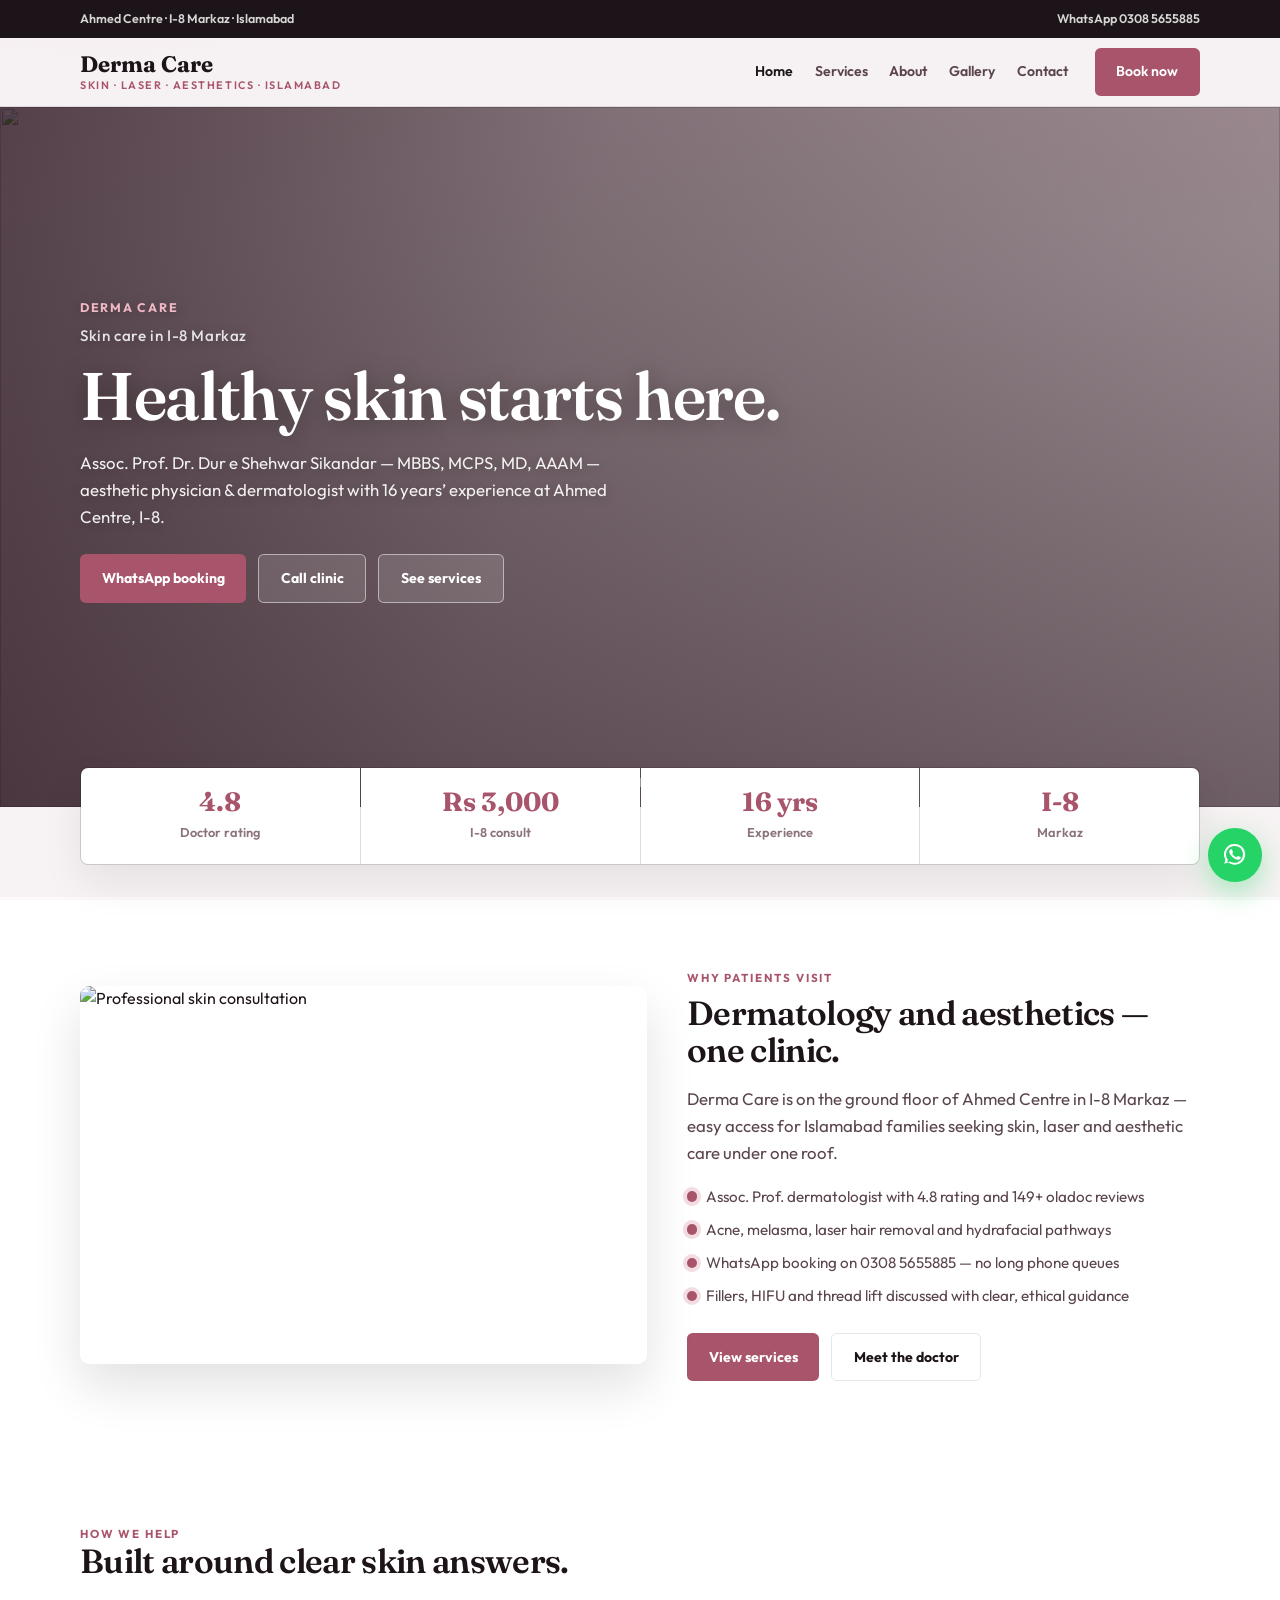
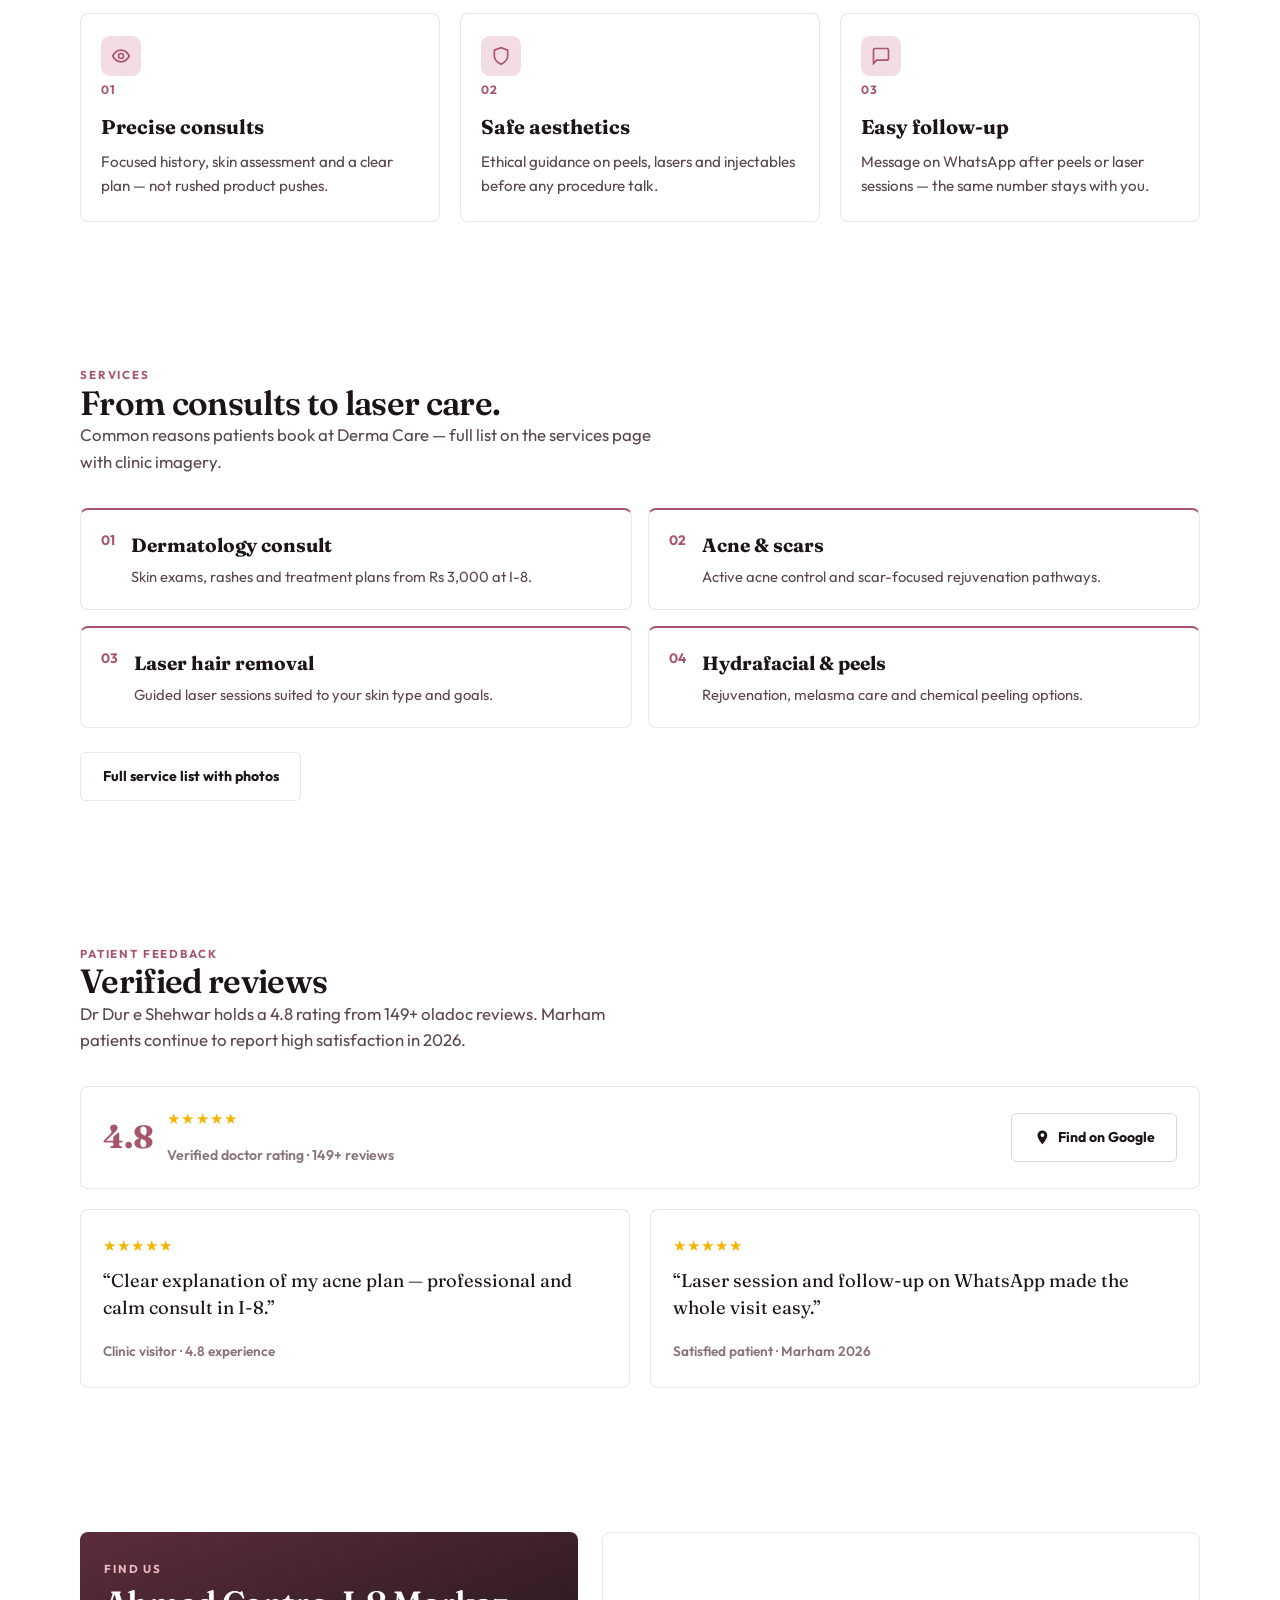
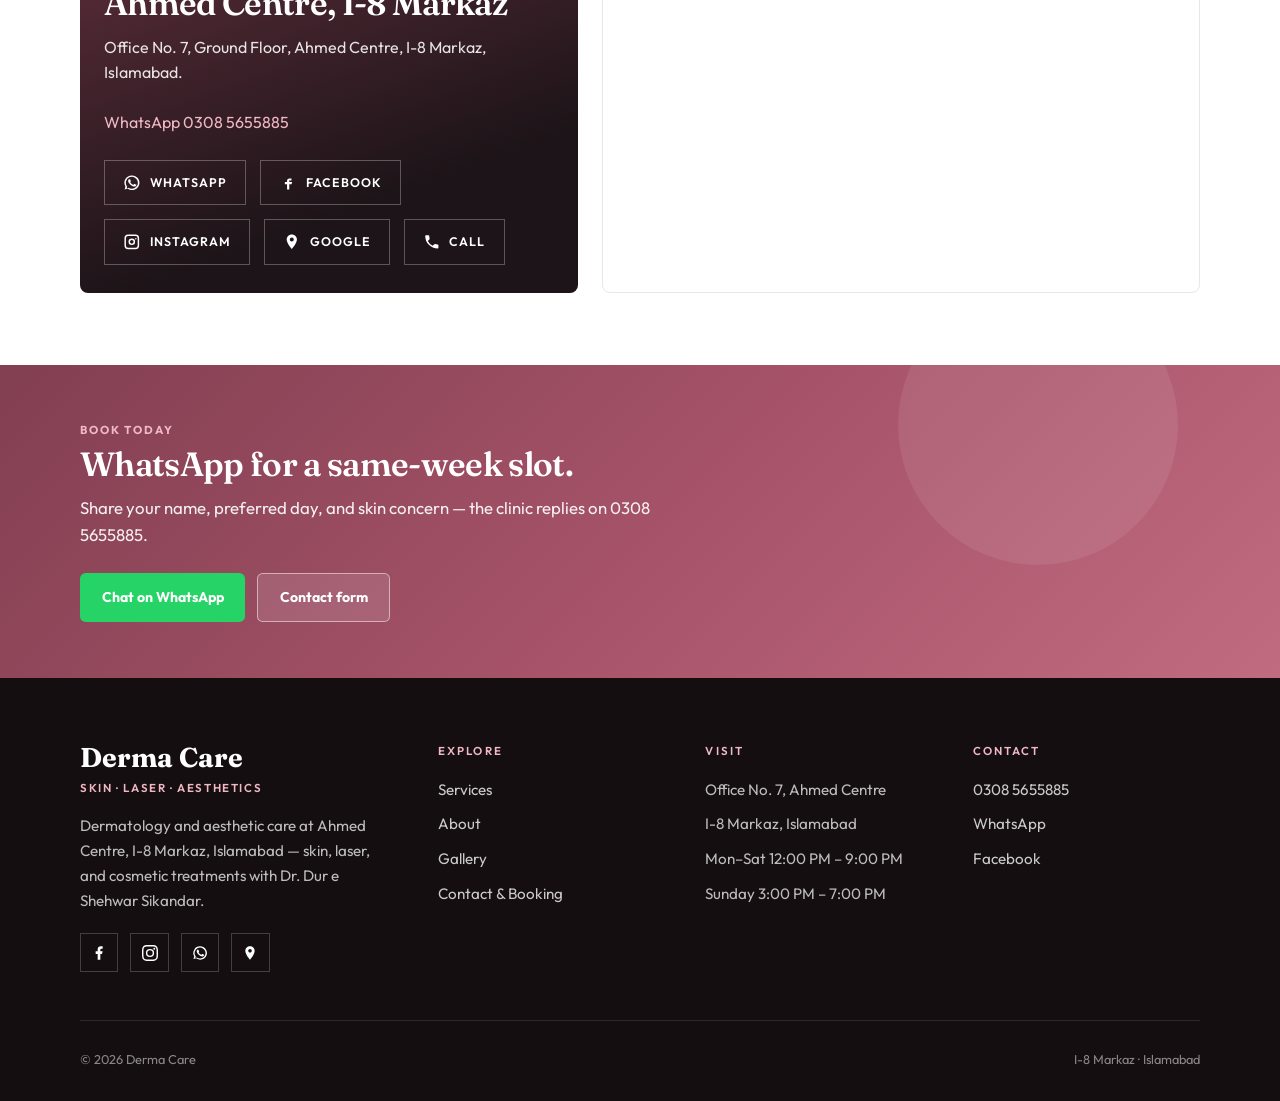
==== index.html @ bbf5de5d "Rebuild footer to match demo_website_1 four-column layout. Brand block with square outlined socials," ====
<!DOCTYPE html>
<html lang="en-PK">
<head>
  <meta charset="UTF-8" />
  <meta name="viewport" content="width=device-width, initial-scale=1.0" />
  <title>Derma Care | Skin · Laser · Aesthetics · I-8 Markaz Islamabad</title>
  <meta name="description" content="Derma Care I-8 Markaz — Assoc. Prof. Dr. Dur e Shehwar Sikandar. Skin, laser &amp; aesthetics. Consult Rs 3,000. WhatsApp 0308 5655885." />
  <link rel="canonical" href="https://saimawan185.github.io/demo_website/" />
  <meta property="og:title" content="Derma Care | I-8 Markaz Islamabad" />
  <meta property="og:description" content="Dermatology &amp; aesthetics at Ahmed Centre, I-8. 4.8 rated. WhatsApp 0308 5655885." />
  <meta property="og:image" content="https://images.unsplash.com/photo-1570172619644-dfd03ed5d881?auto=format&fit=crop&w=1200&q=80" />
  <meta name="theme-color" content="#a8546a" />
  <link rel="stylesheet" href="css/styles.css?v=24" />
</head>
<body>
  <div class="topbar">
    <div class="wrap">
      <span>Ahmed Centre · I-8 Markaz · Islamabad</span>
      <a href="https://wa.me/923085655885">WhatsApp 0308 5655885</a>
    </div>
  </div>
  <header class="site-head">
    <div class="wrap site-head-row">
      <a class="brand" href="index.html">
        <strong>Derma Care</strong>
        <span>Skin · Laser · Aesthetics · Islamabad</span>
      </a>
      <button class="burger" type="button" aria-label="Menu" aria-expanded="false"><i></i><i></i><i></i></button>
      <nav class="nav" aria-label="Primary">
        <a class="active" href="index.html">Home</a>
        <a href="services.html">Services</a>
        <a href="about.html">About</a>
        <a href="gallery.html">Gallery</a>
        <a href="contact.html">Contact</a>
        <a class="btn btn-primary" href="https://wa.me/923085655885">Book now</a>
      </nav>
    </div>
  </header>
  <main>
    <section class="hero">
      <div class="hero-media" id="hero-slider" aria-hidden="true">
        <div class="hero-slide is-active"><img src="https://images.unsplash.com/photo-1570172619644-dfd03ed5d881?auto=format&amp;fit=crop&amp;w=2000&amp;q=85" alt="" width="2000" height="1200" /></div>
        <div class="hero-slide"><img src="https://images.unsplash.com/photo-1616394584738-fc6e612e71b9?auto=format&amp;fit=crop&amp;w=2000&amp;q=85" alt="" width="2000" height="1200" /></div>
        <div class="hero-slide"><img src="https://images.unsplash.com/photo-1515377905703-c4788e51af15?auto=format&amp;fit=crop&amp;w=2000&amp;q=85" alt="" width="2000" height="1200" /></div>
        <div class="hero-slide"><img src="https://images.unsplash.com/photo-1487412947147-5cebf100ffc2?auto=format&amp;fit=crop&amp;w=2000&amp;q=85" alt="" width="2000" height="1200" /></div>
        <div class="hero-slide"><img src="https://images.unsplash.com/photo-1556228720-195a672e8a03?auto=format&amp;fit=crop&amp;w=2000&amp;q=85" alt="" width="2000" height="1200" /></div>
        <div class="hero-dots" id="hero-dots" role="tablist" aria-label="Hero images"></div>
      </div>
      <div class="wrap">
        <div class="hero-copy">
          <p class="brand-mark">Derma Care<em>Skin care in I-8 Markaz</em></p>
          <h1 class="display display-xl">Healthy skin starts here.</h1>
          <p class="lede-light">Assoc. Prof. Dr. Dur e Shehwar Sikandar — MBBS, MCPS, MD, AAAM — aesthetic physician &amp; dermatologist with 16 years’ experience at Ahmed Centre, I-8.</p>
          <div class="btn-row">
            <a class="btn btn-primary" href="https://wa.me/923085655885">WhatsApp booking</a>
            <a class="btn btn-ghost-light" href="tel:+923085655885">Call clinic</a>
            <a class="btn btn-ghost-light" href="services.html">See services</a>
          </div>
        </div>
      </div>
    </section>

    <section class="section" style="padding-top:0;padding-bottom:2rem">
      <div class="wrap">
        <div class="trust reveal">
          <article><b>4.8</b><span>Doctor rating</span></article>
          <article><b>Rs 3,000</b><span>I-8 consult</span></article>
          <article><b>16 yrs</b><span>Experience</span></article>
          <article><b>I-8</b><span>Markaz</span></article>
        </div>
      </div>
    </section>

    <section class="section section-soft">
      <div class="wrap split reveal">
        <div class="split-visual">
          <img src="https://images.unsplash.com/photo-1616394584738-fc6e612e71b9?auto=format&amp;fit=crop&amp;w=1200&amp;q=85" alt="Professional skin consultation" width="1200" height="800" />
        </div>
        <div class="split-copy">
          <p class="eyebrow">Why patients visit</p>
          <h2 class="display display-md">Dermatology and aesthetics — one clinic.</h2>
          <p class="lede">Derma Care is on the ground floor of Ahmed Centre in I-8 Markaz — easy access for Islamabad families seeking skin, laser and aesthetic care under one roof.</p>
          <ul class="check-list">
            <li>Assoc. Prof. dermatologist with 4.8 rating and 149+ oladoc reviews</li>
            <li>Acne, melasma, laser hair removal and hydrafacial pathways</li>
            <li>WhatsApp booking on 0308 5655885 — no long phone queues</li>
            <li>Fillers, HIFU and thread lift discussed with clear, ethical guidance</li>
          </ul>
          <div class="btn-row">
            <a class="btn btn-primary" href="services.html">View services</a>
            <a class="btn btn-ghost" href="about.html">Meet the doctor</a>
          </div>
        </div>
      </div>
    </section>

    <section class="section">
      <div class="wrap">
        <div class="section-head reveal">
          <p class="eyebrow">How we help</p>
          <h2 class="display display-md">Built around clear skin answers.</h2>
        </div>
        <div class="feature-grid">
          <article class="feature-card reveal reveal-delay-1">
            <div class="feature-icon" aria-hidden="true"><svg viewBox="0 0 24 24" fill="none" stroke="currentColor" stroke-width="2"><circle cx="12" cy="12" r="3"/><path d="M2 12s4-7 10-7 10 7 10 7-4 7-10 7S2 12 2 12z"/></svg></div>
            <span class="num">01</span>
            <h3>Precise consults</h3>
            <p>Focused history, skin assessment and a clear plan — not rushed product pushes.</p>
          </article>
          <article class="feature-card reveal reveal-delay-2">
            <div class="feature-icon" aria-hidden="true"><svg viewBox="0 0 24 24" fill="none" stroke="currentColor" stroke-width="2"><path d="M12 22s8-4 8-10V5l-8-3-8 3v7c0 6 8 10 8 10z"/></svg></div>
            <span class="num">02</span>
            <h3>Safe aesthetics</h3>
            <p>Ethical guidance on peels, lasers and injectables before any procedure talk.</p>
          </article>
          <article class="feature-card reveal reveal-delay-3">
            <div class="feature-icon" aria-hidden="true"><svg viewBox="0 0 24 24" fill="none" stroke="currentColor" stroke-width="2"><path d="M21 15a2 2 0 0 1-2 2H7l-4 4V5a2 2 0 0 1 2-2h14a2 2 0 0 1 2 2z"/></svg></div>
            <span class="num">03</span>
            <h3>Easy follow-up</h3>
            <p>Message on WhatsApp after peels or laser sessions — the same number stays with you.</p>
          </article>
        </div>
      </div>
    </section>

    <section class="section section-soft">
      <div class="wrap">
        <div class="section-head reveal">
          <p class="eyebrow">Services</p>
          <h2 class="display display-md">From consults to laser care.</h2>
          <p class="lede">Common reasons patients book at Derma Care — full list on the services page with clinic imagery.</p>
        </div>
        <div class="service-preview reveal">
          <article class="service-tile"><span class="num">01</span><div><h3>Dermatology consult</h3><p>Skin exams, rashes and treatment plans from Rs 3,000 at I-8.</p></div></article>
          <article class="service-tile"><span class="num">02</span><div><h3>Acne &amp; scars</h3><p>Active acne control and scar-focused rejuvenation pathways.</p></div></article>
          <article class="service-tile"><span class="num">03</span><div><h3>Laser hair removal</h3><p>Guided laser sessions suited to your skin type and goals.</p></div></article>
          <article class="service-tile"><span class="num">04</span><div><h3>Hydrafacial &amp; peels</h3><p>Rejuvenation, melasma care and chemical peeling options.</p></div></article>
        </div>
        <div class="btn-row reveal"><a class="btn btn-ghost" href="services.html">Full service list with photos</a></div>
      </div>
    </section>

    <section class="section">
      <div class="wrap">
        <div class="section-head reveal">
          <p class="eyebrow">Patient feedback</p>
          <h2 class="display display-md">Verified reviews</h2>
          <p class="lede">Dr Dur e Shehwar holds a 4.8 rating from 149+ oladoc reviews. Marham patients continue to report high satisfaction in 2026.</p>
        </div>
        <div class="google-review-bar reveal">
          <div class="score">
            <b>4.8</b>
            <div>
              <div class="stars" aria-hidden="true">★★★★★</div>
              <span>Verified doctor rating · 149+ reviews</span>
            </div>
          </div>
          <a class="btn btn-ghost social-g" href="https://www.google.com/maps/search/?api=1&amp;query=Derma+Care+Ahmed+Centre+I-8+Markaz+Islamabad" target="_blank" rel="noopener">
            <svg viewBox="0 0 24 24" fill="currentColor" aria-hidden="true"><path d="M12 2C8.1 2 5 5.1 5 9c0 5.2 7 13 7 13s7-7.8 7-13c0-3.9-3.1-7-7-7zm0 9.5A2.5 2.5 0 1 1 12 6a2.5 2.5 0 0 1 0 5.5z"/></svg>
            Find on Google
          </a>
        </div>
        <div class="reviews-duo">
          <blockquote class="quote reveal reveal-delay-1">
            <div class="stars" aria-hidden="true">★★★★★</div>
            <p>“Clear explanation of my acne plan — professional and calm consult in I-8.”</p>
            <cite>Clinic visitor · 4.8 experience</cite>
          </blockquote>
          <blockquote class="quote reveal reveal-delay-2">
            <div class="stars" aria-hidden="true">★★★★★</div>
            <p>“Laser session and follow-up on WhatsApp made the whole visit easy.”</p>
            <cite>Satisfied patient · Marham 2026</cite>
          </blockquote>
        </div>
      </div>
    </section>

    <section class="section section-soft">
      <div class="wrap loc-strip reveal">
        <div class="loc-copy">
          <p class="eyebrow" style="color:#f0b8c4">Find us</p>
          <h2 class="display display-md">Ahmed Centre, I-8 Markaz</h2>
          <p>Office No. 7, Ground Floor, Ahmed Centre, I-8 Markaz, Islamabad.</p>
          <p class="mt"><a href="https://wa.me/923085655885">WhatsApp 0308 5655885</a></p>
          <div class="socials mt">
            <a class="social social-wa" href="https://wa.me/923085655885" target="_blank" rel="noopener" title="WhatsApp">
              <svg viewBox="0 0 24 24" fill="currentColor" aria-hidden="true"><path d="M17.5 14.4c-.3-.1-1.6-.8-1.8-.9s-.4-.1-.6.1-.7.9-.8 1-.3.2-.6.1a7.4 7.4 0 0 1-2.2-1.4 8.2 8.2 0 0 1-1.5-1.9c-.2-.3 0-.4.1-.6l.4-.5.1-.3a.5.5 0 0 0 0-.5c0-.1-.6-1.5-.8-2s-.4-.5-.6-.5h-.5a1 1 0 0 0-.7.3 3 3 0 0 0-1 2.2 5.2 5.2 0 0 0 1.1 2.8 12 12 0 0 0 4.6 4.1 15.6 15.6 0 0 0 1.6.6 3.8 3.8 0 0 0 1.8.1 2.9 2.9 0 0 0 1.9-1.3 2.4 2.4 0 0 0 .2-1.3c-.1-.1-.3-.2-.6-.3zM12 2a10 10 0 0 0-8.7 15l-1.1 4 4.1-1.1A10 10 0 1 0 12 2zm0 18.2a8.2 8.2 0 0 1-4.2-1.1l-.3-.2-2.5.7.7-2.4-.2-.3A8.2 8.2 0 1 1 12 20.2z"/></svg>
              <span class="label">WhatsApp</span>
            </a>
            <a class="social social-fb" href="https://www.facebook.com/dermacareislamabad" target="_blank" rel="noopener" title="Facebook">
              <svg viewBox="0 0 24 24" fill="currentColor" aria-hidden="true"><path d="M14 9h3V6h-3c-1.7 0-3 1.3-3 3v2H8v3h3v7h3v-7h3l1-3h-4V9c0-.6.4-1 1-1z"/></svg>
              <span class="label">Facebook</span>
            </a>
            <a class="social social-ig" href="https://www.instagram.com/explore/tags/dermacare/" target="_blank" rel="noopener" title="Instagram">
              <svg viewBox="0 0 24 24" fill="currentColor" aria-hidden="true"><path d="M7 2h10a5 5 0 0 1 5 5v10a5 5 0 0 1-5 5H7a5 5 0 0 1-5-5V7a5 5 0 0 1 5-5zm10 2H7a3 3 0 0 0-3 3v10a3 3 0 0 0 3 3h10a3 3 0 0 0 3-3V7a3 3 0 0 0-3-3zm-5 3.5A4.5 4.5 0 1 1 7.5 12 4.5 4.5 0 0 1 12 7.5zm0 2A2.5 2.5 0 1 0 14.5 12 2.5 2.5 0 0 0 12 9.5zM17.5 6.8a1 1 0 1 1-1 1 1 1 0 0 1 1-1z"/></svg>
              <span class="label">Instagram</span>
            </a>
            <a class="social social-g" href="https://www.google.com/maps/search/?api=1&amp;query=Derma+Care+Ahmed+Centre+I-8+Markaz+Islamabad" target="_blank" rel="noopener" title="Google Maps">
              <svg viewBox="0 0 24 24" fill="currentColor" aria-hidden="true"><path d="M12 2C8.1 2 5 5.1 5 9c0 5.2 7 13 7 13s7-7.8 7-13c0-3.9-3.1-7-7-7zm0 9.5A2.5 2.5 0 1 1 12 6a2.5 2.5 0 0 1 0 5.5z"/></svg>
              <span class="label">Google</span>
            </a>
            <a class="social social-call" href="tel:+923085655885" title="Call">
              <svg viewBox="0 0 24 24" fill="currentColor" aria-hidden="true"><path d="M6.6 10.8a15.1 15.1 0 0 0 6.6 6.6l2.2-2.2a1 1 0 0 1 1-.25 11.4 11.4 0 0 0 3.6.57 1 1 0 0 1 1 1V20a1 1 0 0 1-1 1A17 17 0 0 1 3 4a1 1 0 0 1 1-1h3.5a1 1 0 0 1 1 1 11.4 11.4 0 0 0 .57 3.6 1 1 0 0 1-.25 1z"/></svg>
              <span class="label">Call</span>
            </a>
          </div>
        </div>
        <div class="loc-map">
          <iframe title="Map — Derma Care I-8" loading="lazy" src="https://maps.google.com/maps?q=Derma%20Care%20Ahmed%20Centre%20I-8%20Markaz%20Islamabad&amp;z=16&amp;output=embed"></iframe>
        </div>
      </div>
    </section>

    <section class="cta-band">
      <div class="wrap reveal">
        <p class="eyebrow" style="color:#f0b8c4">Book today</p>
        <h2 class="display display-md">WhatsApp for a same-week slot.</h2>
        <p class="lede-light">Share your name, preferred day, and skin concern — the clinic replies on 0308 5655885.</p>
        <div class="btn-row">
          <a class="btn btn-wa" href="https://wa.me/923085655885">Chat on WhatsApp</a>
          <a class="btn btn-ghost-light" href="contact.html">Contact form</a>
        </div>
      </div>
    </section>
  </main>
  <footer class="site-foot">
    <div class="wrap">
      <div class="foot-grid">
        <div class="foot-brand">
          <div class="foot-name">Derma Care</div>
          <div class="foot-tag">Skin · Laser · Aesthetics</div>
          <p>Dermatology and aesthetic care at Ahmed Centre, I-8 Markaz, Islamabad — skin, laser, and cosmetic treatments with Dr. Dur e Shehwar Sikandar.</p>
          <div class="footer-social">
            <a href="https://www.facebook.com/dermacareislamabad" target="_blank" rel="noopener" aria-label="Facebook">
              <svg viewBox="0 0 24 24" fill="currentColor"><path d="M14 13.5h2.5l1-4H14v-2c0-1.03 0-2 2-2h1.5V2.14c-.326-.043-1.557-.14-2.857-.14C11.928 2 10 3.657 10 6.7v2.8H7v4h3V22h4v-8.5z"/></svg>
            </a>
            <a href="https://www.instagram.com/explore/tags/dermacare/" target="_blank" rel="noopener" aria-label="Instagram">
              <svg viewBox="0 0 24 24" fill="currentColor"><path d="M12 2.163c3.204 0 3.584.012 4.85.07 3.252.148 4.771 1.691 4.919 4.919.058 1.265.069 1.645.069 4.849 0 3.205-.012 3.584-.069 4.849-.149 3.225-1.664 4.771-4.919 4.919-1.266.058-1.644.07-4.85.07-3.204 0-3.584-.012-4.849-.07-3.26-.149-4.771-1.699-4.919-4.92-.058-1.265-.07-1.644-.07-4.849 0-3.204.013-3.583.07-4.849.149-3.227 1.664-4.771 4.919-4.919 1.266-.057 1.645-.069 4.849-.069zM12 0C8.741 0 8.333.014 7.053.072 2.695.272.273 2.69.073 7.052.014 8.333 0 8.741 0 12c0 3.259.014 3.668.072 4.948.2 4.358 2.618 6.78 6.98 6.98C8.333 23.986 8.741 24 12 24c3.259 0 3.668-.014 4.948-.072 4.354-.2 6.782-2.618 6.979-6.98.059-1.28.073-1.689.073-4.948 0-3.259-.014-3.667-.072-4.947-.196-4.354-2.617-6.78-6.979-6.98C15.668.014 15.259 0 12 0zm0 5.838a6.162 6.162 0 100 12.324 6.162 6.162 0 000-12.324zM12 16a4 4 0 110-8 4 4 0 010 8zm6.406-11.845a1.44 1.44 0 100 2.881 1.44 1.44 0 000-2.881z"/></svg>
            </a>
            <a href="https://wa.me/923085655885" target="_blank" rel="noopener" aria-label="WhatsApp">
              <svg viewBox="0 0 24 24" fill="currentColor"><path d="M17.5 14.4c-.3-.1-1.6-.8-1.8-.9s-.4-.1-.6.1-.7.9-.8 1-.3.2-.6.1a7.4 7.4 0 0 1-2.2-1.4 8.2 8.2 0 0 1-1.5-1.9c-.2-.3 0-.4.1-.6l.4-.5.1-.3a.5.5 0 0 0 0-.5c0-.1-.6-1.5-.8-2s-.4-.5-.6-.5h-.5a1 1 0 0 0-.7.3 3 3 0 0 0-1 2.2 5.2 5.2 0 0 0 1.1 2.8 12 12 0 0 0 4.6 4.1 15.6 15.6 0 0 0 1.6.6 3.8 3.8 0 0 0 1.8.1 2.9 2.9 0 0 0 1.9-1.3 2.4 2.4 0 0 0 .2-1.3c-.1-.1-.3-.2-.6-.3zM12 2a10 10 0 0 0-8.7 15l-1.1 4 4.1-1.1A10 10 0 1 0 12 2zm0 18.2a8.2 8.2 0 0 1-4.2-1.1l-.3-.2-2.5.7.7-2.4-.2-.3A8.2 8.2 0 1 1 12 20.2z"/></svg>
            </a>
            <a href="https://www.google.com/maps/search/?api=1&amp;query=Derma+Care+Ahmed+Centre+I-8+Markaz+Islamabad" target="_blank" rel="noopener" aria-label="Google Maps">
              <svg viewBox="0 0 24 24" fill="currentColor"><path d="M12 2C8.1 2 5 5.1 5 9c0 5.2 7 13 7 13s7-7.8 7-13c0-3.9-3.1-7-7-7zm0 9.5A2.5 2.5 0 1 1 12 6a2.5 2.5 0 0 1 0 5.5z"/></svg>
            </a>
          </div>
        </div>
        <div>
          <h4>Explore</h4>
          <ul>
            <li><a href="services.html">Services</a></li>
            <li><a href="about.html">About</a></li>
            <li><a href="gallery.html">Gallery</a></li>
            <li><a href="contact.html">Contact &amp; Booking</a></li>
          </ul>
        </div>
        <div>
          <h4>Visit</h4>
          <ul>
            <li>Office No. 7, Ahmed Centre</li>
            <li>I-8 Markaz, Islamabad</li>
            <li>Mon–Sat 12:00 PM – 9:00 PM</li>
            <li>Sunday 3:00 PM – 7:00 PM</li>
          </ul>
        </div>
        <div>
          <h4>Contact</h4>
          <ul>
            <li><a href="tel:+923085655885">0308 5655885</a></li>
            <li><a href="https://wa.me/923085655885" target="_blank" rel="noopener">WhatsApp</a></li>
            <li><a href="https://www.facebook.com/dermacareislamabad" target="_blank" rel="noopener">Facebook</a></li>
          </ul>
        </div>
      </div>
      <div class="foot-end"><p>&copy; <span id="year">2026</span> Derma Care</p><p>I-8 Markaz · Islamabad</p></div>
    </div>
  </footer>
  <a class="wa-fab" href="https://wa.me/923085655885" aria-label="WhatsApp"><svg viewBox="0 0 24 24" fill="currentColor"><path d="M17.5 14.4c-.3-.1-1.6-.8-1.8-.9s-.4-.1-.6.1-.7.9-.8 1-.3.2-.6.1a7.4 7.4 0 0 1-2.2-1.4 8.2 8.2 0 0 1-1.5-1.9c-.2-.3 0-.4.1-.6l.4-.5.1-.3a.5.5 0 0 0 0-.5c0-.1-.6-1.5-.8-2s-.4-.5-.6-.5h-.5a1 1 0 0 0-.7.3 3 3 0 0 0-1 2.2 5.2 5.2 0 0 0 1.1 2.8 12 12 0 0 0 4.6 4.1 15.6 15.6 0 0 0 1.6.6 3.8 3.8 0 0 0 1.8.1 2.9 2.9 0 0 0 1.9-1.3 2.4 2.4 0 0 0 .2-1.3c-.1-.1-.3-.2-.6-.3zM12 2a10 10 0 0 0-8.7 15l-1.1 4 4.1-1.1A10 10 0 1 0 12 2zm0 18.2a8.2 8.2 0 0 1-4.2-1.1l-.3-.2-2.5.7.7-2.4-.2-.3A8.2 8.2 0 1 1 12 20.2z"/></svg></a>
  <script src="js/main.js?v=24"></script>
</body>
</html>
---- css/styles.css ----
@import url('https://fonts.googleapis.com/css2?family=Fraunces:opsz,wght@9..144,500;600;700&family=Outfit:wght@400;500;600;700&display=swap');

:root {
  --snow: #f7f2f3;
  --white: #ffffff;
  --mist: #ead9dd;
  --ink: #1c1418;
  --ink-soft: #5a454c;
  --mute: #8a7379;
  --line: rgba(28, 20, 24, 0.1);
  --accent: #a8546a;
  --accent-deep: #823f51;
  --accent-soft: #f3dde3;
  --wa: #25d366;
  --fb: #1877f2;
  --ig: #c13584;
  --gmaps: #ea4335;
  --font-display: 'Fraunces', Georgia, serif;
  --font-body: 'Outfit', sans-serif;
  --ease: cubic-bezier(0.22, 1, 0.36, 1);
  --header-h: 4.25rem;
}

*, *::before, *::after { box-sizing: border-box; margin: 0; padding: 0; }
html { scroll-behavior: smooth; overflow-x: clip; }
body {
  font-family: var(--font-body);
  background:
    radial-gradient(1100px 520px at 8% -8%, rgba(168, 84, 106, 0.14), transparent 55%),
    radial-gradient(800px 480px at 100% 0%, rgba(243, 221, 227, 0.9), transparent 50%),
    linear-gradient(180deg, #f0e4e7 0%, var(--snow) 30%, var(--snow) 100%);
  background-attachment: fixed;
  color: var(--ink);
  line-height: 1.6;
  overflow-x: clip;
}
body.lock { overflow: hidden; }
img { max-width: 100%; display: block; }
a { color: inherit; text-decoration: none; }
ul { list-style: none; }
button, input, select, textarea { font: inherit; }
button { cursor: pointer; border: 0; background: none; }

.wrap { width: min(1120px, calc(100% - 2.5rem)); margin-inline: auto; }
.eyebrow {
  font-size: 0.72rem;
  font-weight: 700;
  letter-spacing: 0.16em;
  text-transform: uppercase;
  color: var(--accent);
}
.display {
  font-family: var(--font-display);
  font-weight: 600;
  letter-spacing: -0.02em;
  line-height: 1.12;
  color: var(--ink);
}
.display-xl { font-size: clamp(2.4rem, 5.5vw, 4.2rem); }
.display-lg { font-size: clamp(1.9rem, 4vw, 3rem); }
.display-md { font-size: clamp(1.45rem, 2.8vw, 2.1rem); }
.lede { color: var(--ink-soft); max-width: 36rem; font-size: 1.05rem; }
.lede-light { color: rgba(255, 255, 255, 0.92); max-width: 36rem; font-size: 1.05rem; }
.fine { color: var(--mute); font-size: 0.88rem; margin-top: 1rem; }
.section { padding: 4.5rem 0; }
.section-soft { background: rgba(255, 255, 255, 0.55); }
.section-head { margin-bottom: 2rem; max-width: 40rem; }
.mt { margin-top: 1.5rem; }

.btn {
  display: inline-flex;
  align-items: center;
  justify-content: center;
  gap: 0.45rem;
  min-height: 3rem;
  padding: 0.75rem 1.35rem;
  font-size: 0.88rem;
  font-weight: 700;
  border-radius: 0.35rem;
  transition: transform 0.35s var(--ease), background 0.25s ease, color 0.25s ease, border-color 0.25s ease, box-shadow 0.25s ease;
}
.btn:hover { transform: translateY(-2px); box-shadow: 0 10px 24px rgba(168, 84, 106, 0.18); }
.btn-primary { background: var(--accent); color: #fff; }
.btn-primary:hover { background: var(--accent-deep); }
.btn-ghost {
  background: transparent;
  color: var(--ink);
  border: 1px solid var(--line);
}
.btn-ghost:hover { border-color: var(--accent); color: var(--accent-deep); }
.btn-ghost-light {
  background: rgba(255, 255, 255, 0.12);
  color: #fff;
  border: 1px solid rgba(255, 255, 255, 0.5);
}
.btn-ghost-light:hover { background: rgba(255, 255, 255, 0.22); }
.btn-wa { background: var(--wa); color: #fff; }
.btn-row { display: flex; flex-wrap: wrap; gap: 0.75rem; margin-top: 1.5rem; }
.btn svg { width: 1.05rem; height: 1.05rem; flex-shrink: 0; }

.socials { display: flex; flex-wrap: wrap; gap: 0.85rem; }
.social {
  display: inline-flex;
  align-items: center;
  gap: 0.55rem;
  padding: 0.75rem 1.15rem;
  border: 1px solid rgba(28, 20, 24, 0.16);
  border-radius: 0;
  font-size: 0.78rem;
  font-weight: 600;
  letter-spacing: 0.08em;
  text-transform: uppercase;
  color: var(--ink) !important;
  background: var(--white);
  transition: background 0.35s var(--ease), color 0.35s ease, border-color 0.35s ease, transform 0.35s var(--ease);
}
.social svg { width: 1.1rem; height: 1.1rem; flex-shrink: 0; }
.social .label { white-space: nowrap; }
.social:hover {
  transform: translateY(-3px);
  background: var(--accent);
  border-color: var(--accent);
  color: #fff !important;
}
.social-wa,
.social-fb,
.social-ig,
.social-g,
.social-call {
  border-color: rgba(28, 20, 24, 0.16);
  color: var(--ink) !important;
}
.social-wa:hover,
.social-fb:hover,
.social-ig:hover,
.social-g:hover,
.social-call:hover {
  background: var(--accent);
  border-color: var(--accent);
  color: #fff !important;
}

.loc-copy .social {
  background: transparent;
  border-color: rgba(255, 255, 255, 0.28);
  color: #fff !important;
}
.loc-copy .social:hover,
.loc-copy .social-wa:hover,
.loc-copy .social-fb:hover,
.loc-copy .social-ig:hover,
.loc-copy .social-g:hover,
.loc-copy .social-call:hover {
  background: var(--accent);
  border-color: var(--accent);
  color: #fff !important;
  box-shadow: none;
}

.topbar {
  background: var(--ink);
  color: rgba(255, 255, 255, 0.82);
  font-size: 0.78rem;
  font-weight: 600;
}
.topbar .wrap {
  display: flex;
  justify-content: space-between;
  gap: 1rem;
  padding: 0.55rem 0;
  flex-wrap: wrap;
}
.topbar a:hover { color: #fff; }

.site-head {
  position: sticky;
  top: 0;
  z-index: 100;
  background: rgba(247, 242, 243, 0.92);
  backdrop-filter: blur(12px);
  border-bottom: 1px solid var(--line);
  min-height: var(--header-h);
}
.site-head-row {
  display: flex;
  align-items: center;
  justify-content: space-between;
  gap: 1rem;
  min-height: var(--header-h);
}
.brand {
  display: flex;
  flex-direction: column;
  line-height: 1.1;
  min-width: 0;
  flex: 1;
  padding-right: 0.5rem;
}
.brand strong {
  font-family: var(--font-display);
  font-size: clamp(1.05rem, 2vw, 1.4rem);
  font-weight: 700;
}
.brand span {
  font-size: 0.68rem;
  font-weight: 600;
  letter-spacing: 0.14em;
  text-transform: uppercase;
  color: var(--accent);
  margin-top: 0.2rem;
}
.nav { display: flex; align-items: center; gap: 0.15rem 1.35rem; }
.nav a {
  font-size: 0.88rem;
  font-weight: 600;
  color: var(--ink-soft);
}
.nav a:hover, .nav a.active { color: var(--ink); }
.nav .btn { margin-left: 0.35rem; }
.nav .btn-primary,
.nav .btn-primary:hover,
.nav .btn-primary:focus,
.nav .btn-primary:active { color: #fff; }

.burger {
  display: none;
  width: 2.75rem;
  height: 2.75rem;
  flex-shrink: 0;
  place-items: center;
  gap: 5px;
  flex-direction: column;
  border-radius: 0.35rem;
  z-index: 120;
  position: relative;
}
.burger i {
  display: block;
  width: 1.25rem;
  height: 2px;
  background: var(--ink);
  transition: transform 0.25s ease, opacity 0.25s ease;
}
.burger.on i:nth-child(1) { transform: translateY(7px) rotate(45deg); }
.burger.on i:nth-child(2) { opacity: 0; }
.burger.on i:nth-child(3) { transform: translateY(-7px) rotate(-45deg); }

.hero {
  position: relative;
  min-height: min(78svh, 700px);
  display: grid;
  align-items: center;
  color: #fff;
  overflow: hidden;
}
.hero-media { position: absolute; inset: 0; z-index: 0; }
.hero-slide {
  position: absolute;
  inset: 0;
  opacity: 0;
  transition: opacity 0.55s ease;
}
.hero-slide.is-active { opacity: 1; }
.hero-slide img {
  width: 100%;
  height: 100%;
  object-fit: cover;
  object-position: center;
  transform: scale(1.04);
  transition: transform 6s ease;
}
.hero-slide.is-active img { transform: scale(1); }
.hero-media::after {
  content: '';
  position: absolute;
  inset: 0;
  background:
    linear-gradient(105deg, rgba(40, 18, 28, 0.72) 0%, rgba(40, 18, 28, 0.45) 42%, rgba(40, 18, 28, 0.25) 100%),
    linear-gradient(180deg, rgba(40, 18, 28, 0.2) 0%, rgba(40, 18, 28, 0.55) 100%);
}
.hero-dots {
  position: absolute;
  left: 50%;
  bottom: 1.25rem;
  transform: translateX(-50%);
  z-index: 2;
  display: flex;
  gap: 0.45rem;
}
.hero-dots button {
  width: 0.55rem;
  height: 0.55rem;
  border-radius: 50%;
  background: rgba(255, 255, 255, 0.45);
  transition: transform 0.25s ease, background 0.25s ease;
}
.hero-dots button.is-active { background: #fff; transform: scale(1.25); }
.hero .wrap { position: relative; z-index: 1; width: min(1120px, calc(100% - 2.5rem)); }
.hero-copy {
  padding: 2.25rem 0 3rem;
  max-width: 44rem;
  animation: heroIn 0.9s var(--ease) both;
}
@keyframes heroIn {
  from { opacity: 0; transform: translateY(18px); }
  to { opacity: 1; transform: none; }
}
.brand-mark {
  font-size: 0.78rem;
  font-weight: 700;
  letter-spacing: 0.14em;
  text-transform: uppercase;
  color: #f0b8c4;
  margin-bottom: 0.65rem;
  text-shadow: 0 2px 12px rgba(0, 0, 0, 0.35);
}
.brand-mark em {
  display: block;
  margin-top: 0.35rem;
  font-style: normal;
  font-weight: 500;
  letter-spacing: 0.04em;
  text-transform: none;
  color: rgba(255, 255, 255, 0.85);
  font-size: 0.95rem;
}
.hero .display {
  color: #fff;
  margin-bottom: 1rem;
  text-shadow: 0 4px 24px rgba(0, 0, 0, 0.35);
}
.hero .lede-light { text-shadow: 0 2px 12px rgba(0, 0, 0, 0.3); }

.trust {
  display: grid;
  grid-template-columns: repeat(4, 1fr);
  gap: 1px;
  background: var(--line);
  border: 1px solid var(--line);
  border-radius: 0.5rem;
  overflow: hidden;
  margin-top: -2.5rem;
  position: relative;
  z-index: 3;
  box-shadow: 0 18px 40px rgba(28, 20, 24, 0.08);
}
.trust article {
  background: var(--white);
  padding: 1.35rem 1.1rem;
  text-align: center;
  transition: background 0.3s ease, transform 0.3s ease;
}
.trust article:hover { background: var(--accent-soft); }
.trust b {
  display: block;
  font-family: var(--font-display);
  font-size: 1.65rem;
  color: var(--accent);
  line-height: 1;
}
.trust span {
  display: block;
  margin-top: 0.4rem;
  font-size: 0.8rem;
  font-weight: 600;
  color: var(--mute);
}

.split {
  display: grid;
  grid-template-columns: 1.05fr 0.95fr;
  gap: 2.5rem;
  align-items: center;
}
.split-visual {
  border-radius: 0.6rem;
  overflow: hidden;
  min-height: 360px;
  box-shadow: 0 22px 50px rgba(28, 20, 24, 0.12);
  position: relative;
}
.split-visual img {
  width: 100%;
  height: 100%;
  min-height: 360px;
  object-fit: cover;
  transition: transform 0.7s var(--ease);
}
.split-visual:hover img { transform: scale(1.05); }
.split-copy .display { margin: 0.45rem 0 1rem; }
.check-list { margin-top: 1.15rem; display: grid; gap: 0.55rem; }
.check-list li {
  display: flex;
  gap: 0.55rem;
  align-items: flex-start;
  color: var(--ink-soft);
  font-size: 0.95rem;
}
.check-list li::before {
  content: '';
  width: 0.65rem;
  height: 0.65rem;
  margin-top: 0.4rem;
  border-radius: 50%;
  background: var(--accent);
  flex-shrink: 0;
  box-shadow: 0 0 0 4px var(--accent-soft);
}

.feature-grid, .reasons {
  display: grid;
  grid-template-columns: repeat(3, 1fr);
  gap: 1.25rem;
}
.feature-card, .reasons article {
  background: var(--white);
  border: 1px solid var(--line);
  border-radius: 0.5rem;
  padding: 1.4rem 1.25rem;
  transition: transform 0.35s var(--ease), box-shadow 0.35s ease, border-color 0.25s ease;
}
.feature-card:hover, .reasons article:hover {
  transform: translateY(-6px);
  box-shadow: 0 16px 36px rgba(168, 84, 106, 0.12);
  border-color: rgba(168, 84, 106, 0.25);
}
.feature-card h3, .reasons h3 {
  font-family: var(--font-display);
  font-size: 1.25rem;
  margin: 0.55rem 0 0.45rem;
}
.feature-card p, .reasons article p { color: var(--ink-soft); font-size: 0.95rem; }
.feature-card .num, .reasons .num {
  font-size: 0.75rem;
  font-weight: 700;
  letter-spacing: 0.12em;
  color: var(--accent);
}
.feature-icon {
  width: 2.5rem;
  height: 2.5rem;
  border-radius: 0.55rem;
  display: grid;
  place-items: center;
  background: var(--accent-soft);
  color: var(--accent);
}
.feature-icon svg { width: 1.25rem; height: 1.25rem; }

.service-preview {
  display: grid;
  grid-template-columns: repeat(2, 1fr);
  gap: 1rem;
}
.service-tile {
  display: grid;
  grid-template-columns: auto 1fr;
  gap: 1rem;
  padding: 1.25rem;
  background: var(--white);
  border: 1px solid var(--line);
  border-radius: 0.5rem;
  border-top: 2px solid var(--accent);
  transition: transform 0.35s var(--ease), box-shadow 0.35s ease;
}
.service-tile:hover {
  transform: translateY(-4px);
  box-shadow: 0 14px 30px rgba(168, 84, 106, 0.1);
}
.service-tile h3 {
  font-family: var(--font-display);
  font-size: 1.2rem;
  margin-bottom: 0.3rem;
}
.service-tile p { color: var(--ink-soft); font-size: 0.92rem; }
.service-tile .num { font-weight: 700; color: var(--accent); font-size: 0.85rem; }

.service-cards {
  display: grid;
  grid-template-columns: repeat(2, 1fr);
  gap: 1.25rem;
}
.service-card {
  background: var(--white);
  border: 1px solid var(--line);
  border-radius: 0.55rem;
  overflow: hidden;
  transition: transform 0.35s var(--ease), box-shadow 0.35s ease;
}
.service-card:hover {
  transform: translateY(-6px);
  box-shadow: 0 18px 40px rgba(168, 84, 106, 0.14);
}
.service-card img {
  width: 100%;
  height: 190px;
  object-fit: cover;
  transition: transform 0.6s var(--ease);
}
.service-card:hover img { transform: scale(1.06); }
.service-card .body { padding: 1.2rem 1.25rem 1.35rem; }
.service-card h3 {
  font-family: var(--font-display);
  font-size: 1.25rem;
  margin-bottom: 0.35rem;
}
.service-card p { color: var(--ink-soft); font-size: 0.92rem; }
.service-card .fee {
  display: inline-block;
  margin-top: 0.75rem;
  font-size: 0.78rem;
  font-weight: 700;
  letter-spacing: 0.06em;
  text-transform: uppercase;
  color: var(--accent-deep);
}

.process {
  display: grid;
  grid-template-columns: repeat(4, 1fr);
  gap: 1rem;
}
.process article {
  padding: 1.25rem;
  background: var(--white);
  border: 1px solid var(--line);
  border-radius: 0.5rem;
  transition: transform 0.35s var(--ease);
}
.process article:hover { transform: translateY(-4px); }
.process .num {
  font-size: 0.75rem;
  font-weight: 700;
  letter-spacing: 0.12em;
  color: var(--accent);
}
.process h3 {
  font-family: var(--font-display);
  font-size: 1.15rem;
  margin: 0.55rem 0 0.4rem;
}
.process p { color: var(--ink-soft); font-size: 0.92rem; }

.reviews-duo {
  display: grid;
  grid-template-columns: 1fr 1fr;
  gap: 1.25rem;
}
.quote {
  background: var(--white);
  border: 1px solid var(--line);
  border-radius: 0.5rem;
  padding: 1.5rem 1.35rem;
  transition: transform 0.35s var(--ease), box-shadow 0.35s ease;
}
.quote:hover {
  transform: translateY(-4px);
  box-shadow: 0 14px 30px rgba(168, 84, 106, 0.1);
}
.quote p {
  font-family: var(--font-display);
  font-size: 1.15rem;
  line-height: 1.45;
  margin-bottom: 1rem;
}
.quote cite {
  font-style: normal;
  font-size: 0.85rem;
  font-weight: 600;
  color: var(--mute);
}
.stars {
  color: #f4b400;
  letter-spacing: 0.08em;
  font-size: 0.95rem;
  margin-bottom: 0.65rem;
}
.google-review-bar {
  display: flex;
  flex-wrap: wrap;
  align-items: center;
  justify-content: space-between;
  gap: 1rem;
  padding: 1.25rem 1.35rem;
  background: var(--white);
  border: 1px solid var(--line);
  border-radius: 0.5rem;
  margin-bottom: 1.25rem;
}
.google-review-bar .score {
  display: flex;
  align-items: center;
  gap: 0.85rem;
}
.google-review-bar .score b {
  font-family: var(--font-display);
  font-size: 2rem;
  color: var(--accent);
  line-height: 1;
}
.google-review-bar .score span { font-size: 0.88rem; color: var(--mute); font-weight: 600; }

.loc-strip {
  display: grid;
  grid-template-columns: 1fr 1.2fr;
  gap: 1.5rem;
}
.loc-copy {
  background: linear-gradient(160deg, #5c2d3a, #1c1418 70%);
  color: rgba(255, 255, 255, 0.88);
  border-radius: 0.5rem;
  padding: 1.75rem 1.5rem;
}
.loc-copy .display { color: #fff; margin: 0.4rem 0 0.75rem; }
.loc-copy > a,
.loc-copy p > a { color: #f0b8c4; }
.loc-copy > a:hover,
.loc-copy p > a:hover { color: #fff; }
.loc-map {
  border-radius: 0.5rem;
  overflow: hidden;
  min-height: 280px;
  border: 1px solid var(--line);
}
.loc-map iframe {
  width: 100%;
  height: 100%;
  min-height: 280px;
  border: 0;
}

.cta-band {
  background: linear-gradient(135deg, #823f51, #a8546a 55%, #c06b80);
  color: #fff;
  padding: 3.5rem 0;
  position: relative;
  overflow: hidden;
}
.cta-band::before {
  content: '';
  position: absolute;
  width: 280px;
  height: 280px;
  border-radius: 50%;
  background: rgba(255, 255, 255, 0.08);
  top: -80px;
  right: 8%;
  animation: floatBlob 8s ease-in-out infinite;
}
@keyframes floatBlob {
  0%, 100% { transform: translateY(0); }
  50% { transform: translateY(18px); }
}
.cta-band .wrap { position: relative; z-index: 1; }
.cta-band .display { color: #fff; margin: 0.4rem 0 0.75rem; }

.page-hero {
  padding: 3.5rem 0 2rem;
  border-bottom: 1px solid var(--line);
}
.page-hero .display { margin: 0.4rem 0 0.75rem; }

.gallery-grid {
  display: grid;
  grid-template-columns: repeat(4, 1fr);
  gap: 0.85rem;
}
.gallery-grid figure {
  position: relative;
  border-radius: 0.45rem;
  overflow: hidden;
  min-height: 200px;
  background: var(--mist);
}
.gallery-grid figure:nth-child(1) {
  grid-column: span 2;
  grid-row: span 2;
  min-height: 420px;
}
.gallery-grid img {
  width: 100%;
  height: 100%;
  object-fit: cover;
  min-height: inherit;
  transition: transform 0.6s var(--ease);
}
.gallery-grid figure:hover img { transform: scale(1.06); }
.gallery-grid figcaption {
  position: absolute;
  left: 0.85rem;
  bottom: 0.75rem;
  color: #fff;
  font-size: 0.8rem;
  font-weight: 700;
  text-shadow: 0 2px 10px rgba(0, 0, 0, 0.45);
}

.contact-grid {
  display: grid;
  grid-template-columns: 0.95fr 1.05fr;
  gap: 2rem;
  align-items: start;
}
.meta-list { display: grid; gap: 1.15rem; margin: 1.5rem 0; }
.meta-list .lbl {
  display: block;
  font-size: 0.72rem;
  font-weight: 700;
  letter-spacing: 0.12em;
  text-transform: uppercase;
  color: var(--accent);
  margin-bottom: 0.25rem;
}
.meta-list a:hover { color: var(--accent-deep); }
.hours { width: 100%; border-collapse: collapse; margin-top: 0.5rem; }
.hours td {
  padding: 0.55rem 0;
  border-bottom: 1px solid var(--line);
  font-size: 0.92rem;
}
.hours td:last-child { text-align: right; color: var(--ink-soft); }
.hours tr.today td { color: var(--accent-deep); font-weight: 700; }

.form-panel {
  background: var(--white);
  border: 1px solid var(--line);
  border-radius: 0.55rem;
  padding: 1.5rem;
  box-shadow: 0 16px 40px rgba(28, 20, 24, 0.06);
}
.form-panel .row2 {
  display: grid;
  grid-template-columns: 1fr 1fr;
  gap: 0.85rem;
}
.field { margin-bottom: 0.85rem; }
.field label {
  display: block;
  font-size: 0.78rem;
  font-weight: 700;
  margin-bottom: 0.35rem;
  color: var(--ink-soft);
}
.field input, .field select, .field textarea {
  width: 100%;
  border: 1px solid var(--line);
  border-radius: 0.35rem;
  padding: 0.75rem 0.85rem;
  background: var(--snow);
  color: var(--ink);
}
.field input:focus, .field select:focus, .field textarea:focus {
  outline: 2px solid var(--accent-soft);
  border-color: var(--accent);
}
.field textarea { min-height: 110px; resize: vertical; }
.form-ok {
  display: none;
  margin-top: 0.85rem;
  color: var(--accent-deep);
  font-weight: 600;
  font-size: 0.9rem;
}
.form-ok.show { display: block; }

.map {
  width: 100%;
  min-height: 340px;
  border: 0;
  border-radius: 0.5rem;
  box-shadow: 0 12px 30px rgba(28, 20, 24, 0.08);
}

.about-prose { max-width: 42rem; }
.about-prose p + p { margin-top: 1rem; }
.about-prose p { color: var(--ink-soft); font-size: 1.02rem; }

/* Footer — matched to demo_website_1 layout */
.site-foot {
  background: #140e11;
  color: rgba(255, 255, 255, 0.78);
  padding: 4rem 0 2rem;
}
.site-foot .brand { display: none; }
.foot-brand .foot-name {
  font-family: var(--font-display);
  font-size: clamp(1.45rem, 2.5vw, 1.7rem);
  font-weight: 700;
  color: #fff;
  line-height: 1.15;
}
.foot-brand .foot-tag {
  display: block;
  margin-top: 0.35rem;
  margin-bottom: 1rem;
  font-size: 0.72rem;
  font-weight: 600;
  letter-spacing: 0.14em;
  text-transform: uppercase;
  color: #f0b8c4;
}
.foot-brand p {
  max-width: 28rem;
  font-size: 0.95rem;
  font-weight: 400;
  line-height: 1.65;
  color: rgba(255, 255, 255, 0.72);
}
.foot-grid {
  display: grid;
  gap: 2.5rem;
  padding-bottom: 3rem;
  border-bottom: 1px solid rgba(255, 255, 255, 0.1);
  align-items: start;
}
@media (min-width: 800px) {
  .foot-grid {
    grid-template-columns: 1.4fr 1fr 1fr 1fr;
    gap: 2.5rem;
  }
}
.foot-grid > * { min-width: 0; }
.foot-grid h4 {
  font-size: 0.72rem;
  font-weight: 600;
  letter-spacing: 0.18em;
  text-transform: uppercase;
  color: #f0b8c4;
  margin-bottom: 1.1rem;
}
.foot-grid ul { display: grid; gap: 0.65rem; }
.foot-grid li {
  font-size: 0.95rem;
  color: rgba(255, 255, 255, 0.72);
}
.foot-grid a { color: rgba(255, 255, 255, 0.78); }
.foot-grid a:hover { color: #fff; }

.footer-social {
  display: flex;
  gap: 0.75rem;
  margin-top: 1.25rem;
}
.footer-social a {
  width: 2.4rem;
  height: 2.4rem;
  display: grid;
  place-items: center;
  border: 1px solid rgba(255, 255, 255, 0.2);
  color: #fff;
  background: transparent;
  transition: background 0.3s ease, border-color 0.3s ease, transform 0.3s var(--ease);
}
.footer-social a:hover {
  background: var(--accent);
  border-color: var(--accent);
  transform: translateY(-2px);
}
.footer-social svg {
  width: 1rem;
  height: 1rem;
}

.foot-end {
  display: flex;
  flex-wrap: wrap;
  justify-content: space-between;
  gap: 1rem;
  padding-top: 1.75rem;
  font-size: 0.8rem;
  color: rgba(255, 255, 255, 0.5);
}

.wa-fab {
  position: fixed;
  right: 1.15rem;
  bottom: 1.15rem;
  z-index: 50;
  width: 3.35rem;
  height: 3.35rem;
  display: grid;
  place-items: center;
  border-radius: 50%;
  background: var(--wa);
  color: #fff;
  box-shadow: 0 10px 28px rgba(37, 211, 102, 0.4);
  animation: fabPulse 2.8s ease-in-out infinite;
  transition: transform 0.25s ease;
}
.wa-fab:hover { transform: scale(1.08); animation: none; }
.wa-fab svg { width: 1.55rem; height: 1.55rem; }
@keyframes fabPulse {
  0%, 100% { box-shadow: 0 10px 28px rgba(37, 211, 102, 0.4); }
  50% { box-shadow: 0 10px 28px rgba(37, 211, 102, 0.55), 0 0 0 12px rgba(37, 211, 102, 0.12); }
}

.reveal {
  opacity: 0;
  transform: translateY(22px);
  transition: opacity 0.7s var(--ease), transform 0.7s var(--ease);
}
.reveal.show { opacity: 1; transform: none; }
.reveal-delay-1 { transition-delay: 0.08s; }
.reveal-delay-2 { transition-delay: 0.16s; }
.reveal-delay-3 { transition-delay: 0.24s; }

@media (max-width: 960px) {
  .split, .contact-grid, .reasons, .feature-grid, .reviews-duo, .loc-strip, .process, .service-preview, .service-cards { grid-template-columns: 1fr; }
  .trust { grid-template-columns: 1fr 1fr; margin-top: 1.5rem; }
  .foot-grid { gap: 2rem; }
  .gallery-grid { grid-template-columns: 1fr 1fr; }
  .gallery-grid figure:nth-child(n) { grid-column: span 1; grid-row: auto; min-height: 200px; }
  .gallery-grid figure:nth-child(1) { grid-column: span 2; min-height: 260px; }
  .burger { display: grid; }
  .nav {
    position: fixed;
    top: 0;
    left: 100%;
    width: 100vw;
    height: 100dvh;
    max-width: 100%;
    margin: 0;
    z-index: 110;
    box-sizing: border-box;
    background: #f7f2f3;
    flex-direction: column;
    align-items: stretch;
    padding: calc(var(--header-h) + 1.25rem) 1.5rem max(1.5rem, env(safe-area-inset-bottom));
    gap: 0;
    overflow-y: auto;
    visibility: hidden;
    pointer-events: none;
    transition: left 0.3s var(--ease), visibility 0.3s var(--ease);
  }
  .nav.open { left: 0; visibility: visible; pointer-events: auto; }
  .nav a {
    display: block;
    padding: 1.05rem 0;
    border-bottom: 1px solid var(--line);
    font-size: 1.1rem;
    color: var(--ink);
  }
  .nav .btn { display: flex; margin: 1.35rem 0 0; width: 100%; }
  .nav .btn-primary { color: #fff; border-bottom: none; }
  .form-panel .row2 { grid-template-columns: 1fr; }
  .process { grid-template-columns: 1fr 1fr; }
}

@media (max-width: 640px) {
  .hero { min-height: 68svh; }
  .hero-copy { padding: 1.5rem 0 2.25rem; }
  .topbar .wrap { flex-direction: column; align-items: flex-start; }
  .trust { grid-template-columns: 1fr 1fr; }
  .gallery-grid { grid-template-columns: 1fr; }
  .gallery-grid figure:nth-child(n) { grid-column: span 1; }
  .site-foot { padding: 3rem 0 1.5rem; }
  .foot-grid { gap: 2rem; }
  .foot-end { flex-wrap: wrap; }
  .process { grid-template-columns: 1fr; }
  .google-review-bar { flex-direction: column; align-items: flex-start; }
}

@media (prefers-reduced-motion: reduce) {
  *, *::before, *::after { animation: none !important; transition: none !important; }
  .reveal { opacity: 1; transform: none; }
  .hero-slide img { transform: none; }
}
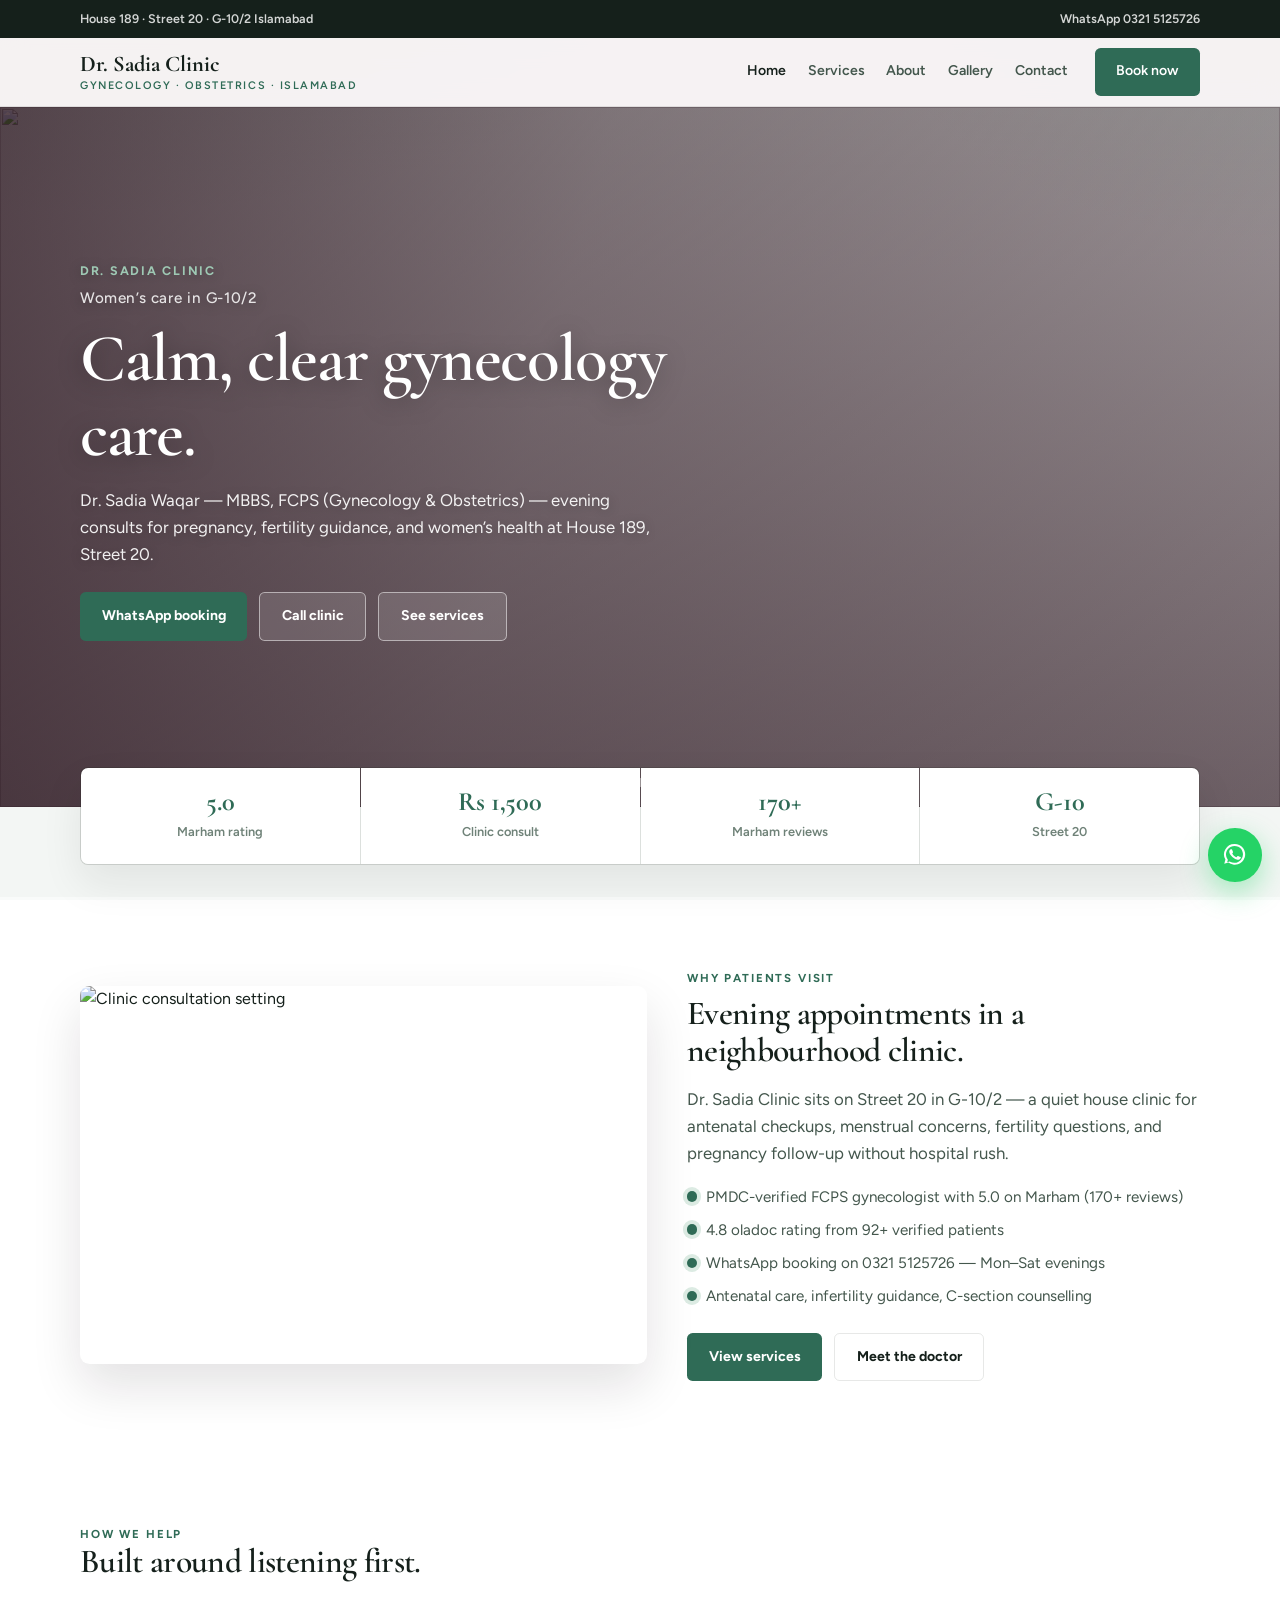
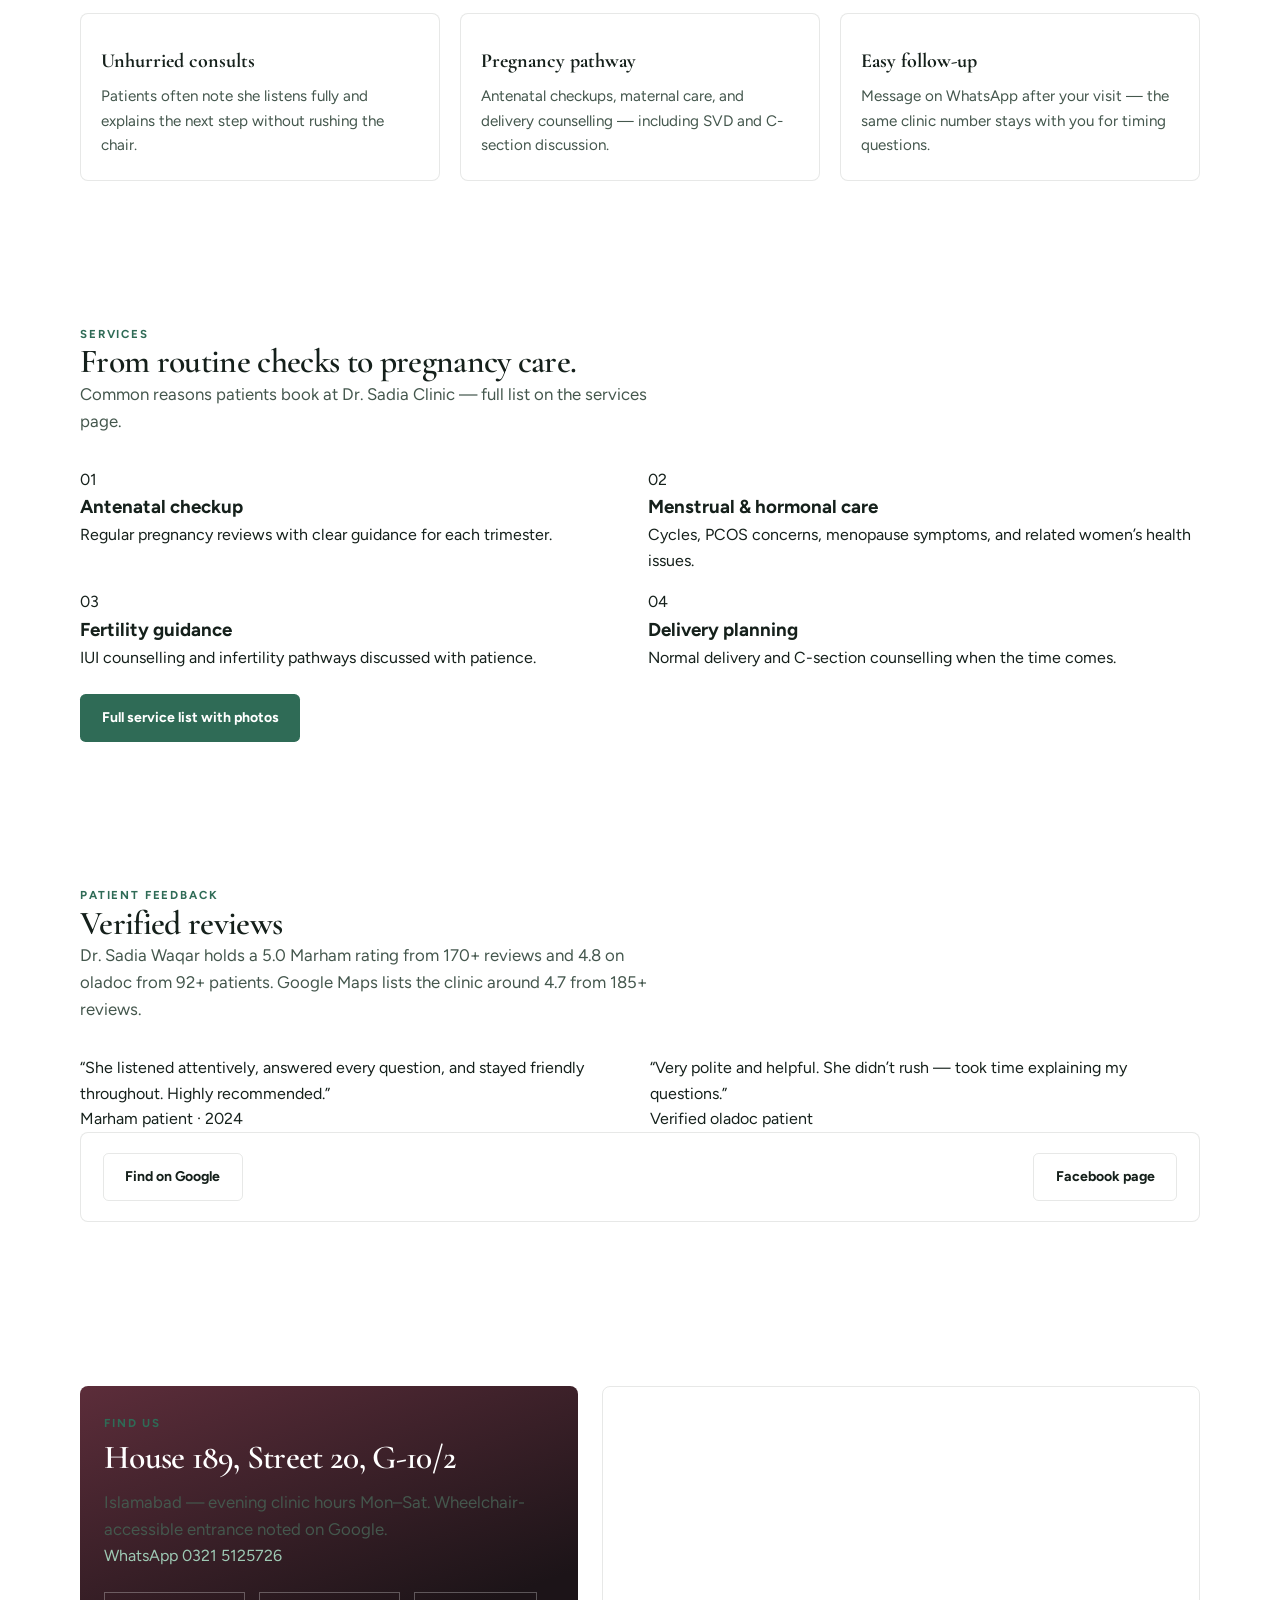
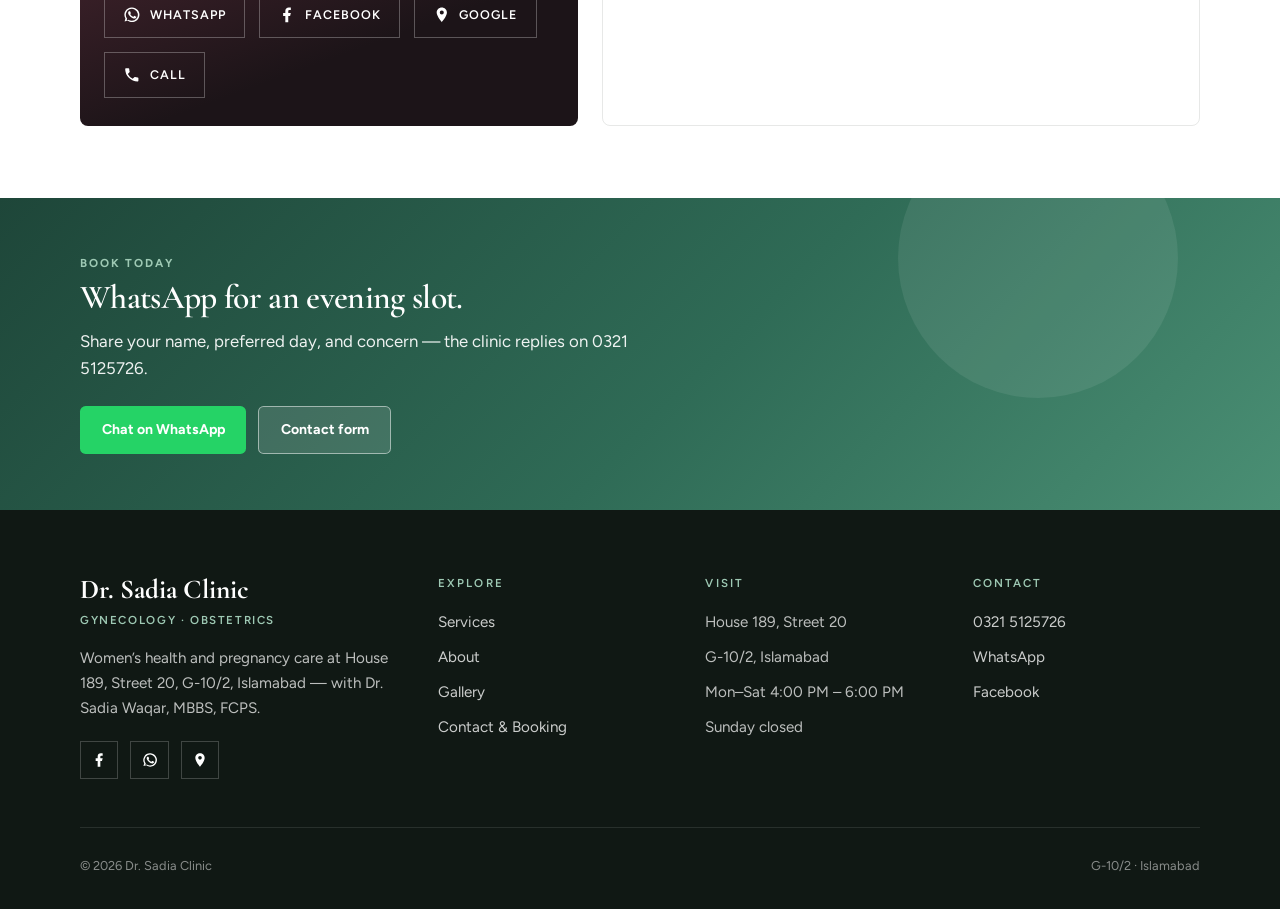
==== commit 8597ad05: "Rebuild demo for Dr. Sadia Clinic G-10/2 Islamabad. Active gynecology practice with WhatsApp, Facebo" ====
--- a/index.html
+++ b/index.html
@@ -3,27 +3,27 @@
 <head>
   <meta charset="UTF-8" />
   <meta name="viewport" content="width=device-width, initial-scale=1.0" />
-  <title>Derma Care | Skin · Laser · Aesthetics · I-8 Markaz Islamabad</title>
-  <meta name="description" content="Derma Care I-8 Markaz — Assoc. Prof. Dr. Dur e Shehwar Sikandar. Skin, laser &amp; aesthetics. Consult Rs 3,000. WhatsApp 0308 5655885." />
+  <title>Dr. Sadia Clinic | Gynecologist in G-10/2 Islamabad</title>
+  <meta name="description" content="Dr. Sadia Waqar — MBBS, FCPS gynecologist &amp; obstetrician. House 189, Street 20, G-10/2. Consult Rs 1,500. WhatsApp 0321 5125726." />
   <link rel="canonical" href="https://saimawan185.github.io/demo_website/" />
-  <meta property="og:title" content="Derma Care | I-8 Markaz Islamabad" />
-  <meta property="og:description" content="Dermatology &amp; aesthetics at Ahmed Centre, I-8. 4.8 rated. WhatsApp 0308 5655885." />
-  <meta property="og:image" content="https://images.unsplash.com/photo-1570172619644-dfd03ed5d881?auto=format&fit=crop&w=1200&q=80" />
-  <meta name="theme-color" content="#a8546a" />
-  <link rel="stylesheet" href="css/styles.css?v=24" />
+  <meta property="og:title" content="Dr. Sadia Clinic | G-10/2 Islamabad" />
+  <meta property="og:description" content="Women’s health &amp; pregnancy care in G-10/2. 5.0 Marham · 4.8 oladoc. WhatsApp 0321 5125726." />
+  <meta property="og:image" content="https://images.unsplash.com/photo-1579684385127-1ef15d508118?auto=format&fit=crop&w=1200&q=80" />
+  <meta name="theme-color" content="#2f6b56" />
+  <link rel="stylesheet" href="css/styles.css?v=25" />
 </head>
 <body>
   <div class="topbar">
     <div class="wrap">
-      <span>Ahmed Centre · I-8 Markaz · Islamabad</span>
-      <a href="https://wa.me/923085655885">WhatsApp 0308 5655885</a>
+      <span>House 189 · Street 20 · G-10/2 Islamabad</span>
+      <a href="https://wa.me/923215125726">WhatsApp 0321 5125726</a>
     </div>
   </div>
   <header class="site-head">
     <div class="wrap site-head-row">
       <a class="brand" href="index.html">
-        <strong>Derma Care</strong>
-        <span>Skin · Laser · Aesthetics · Islamabad</span>
+        <strong>Dr. Sadia Clinic</strong>
+        <span>Gynecology · Obstetrics · Islamabad</span>
       </a>
       <button class="burger" type="button" aria-label="Menu" aria-expanded="false"><i></i><i></i><i></i></button>
       <nav class="nav" aria-label="Primary">
@@ -32,28 +32,28 @@
         <a href="about.html">About</a>
         <a href="gallery.html">Gallery</a>
         <a href="contact.html">Contact</a>
-        <a class="btn btn-primary" href="https://wa.me/923085655885">Book now</a>
+        <a class="btn btn-primary" href="https://wa.me/923215125726">Book now</a>
       </nav>
     </div>
   </header>
   <main>
     <section class="hero">
       <div class="hero-media" id="hero-slider" aria-hidden="true">
-        <div class="hero-slide is-active"><img src="https://images.unsplash.com/photo-1570172619644-dfd03ed5d881?auto=format&amp;fit=crop&amp;w=2000&amp;q=85" alt="" width="2000" height="1200" /></div>
-        <div class="hero-slide"><img src="https://images.unsplash.com/photo-1616394584738-fc6e612e71b9?auto=format&amp;fit=crop&amp;w=2000&amp;q=85" alt="" width="2000" height="1200" /></div>
-        <div class="hero-slide"><img src="https://images.unsplash.com/photo-1515377905703-c4788e51af15?auto=format&amp;fit=crop&amp;w=2000&amp;q=85" alt="" width="2000" height="1200" /></div>
-        <div class="hero-slide"><img src="https://images.unsplash.com/photo-1487412947147-5cebf100ffc2?auto=format&amp;fit=crop&amp;w=2000&amp;q=85" alt="" width="2000" height="1200" /></div>
-        <div class="hero-slide"><img src="https://images.unsplash.com/photo-1556228720-195a672e8a03?auto=format&amp;fit=crop&amp;w=2000&amp;q=85" alt="" width="2000" height="1200" /></div>
+        <div class="hero-slide is-active"><img src="https://images.unsplash.com/photo-1579684385127-1ef15d508118?auto=format&amp;fit=crop&amp;w=2000&amp;q=85" alt="" width="2000" height="1200" /></div>
+        <div class="hero-slide"><img src="https://images.unsplash.com/photo-1551076805-e1869033fa41?auto=format&amp;fit=crop&amp;w=2000&amp;q=85" alt="" width="2000" height="1200" /></div>
+        <div class="hero-slide"><img src="https://images.unsplash.com/photo-1516549655169-df83a0774514?auto=format&amp;fit=crop&amp;w=2000&amp;q=85" alt="" width="2000" height="1200" /></div>
+        <div class="hero-slide"><img src="https://images.unsplash.com/photo-1631815588090-d4bfec5b1ccb?auto=format&amp;fit=crop&amp;w=2000&amp;q=85" alt="" width="2000" height="1200" /></div>
+        <div class="hero-slide"><img src="https://images.unsplash.com/photo-1576091160399-112ba8d25d1d?auto=format&amp;fit=crop&amp;w=2000&amp;q=85" alt="" width="2000" height="1200" /></div>
         <div class="hero-dots" id="hero-dots" role="tablist" aria-label="Hero images"></div>
       </div>
       <div class="wrap">
         <div class="hero-copy">
-          <p class="brand-mark">Derma Care<em>Skin care in I-8 Markaz</em></p>
-          <h1 class="display display-xl">Healthy skin starts here.</h1>
-          <p class="lede-light">Assoc. Prof. Dr. Dur e Shehwar Sikandar — MBBS, MCPS, MD, AAAM — aesthetic physician &amp; dermatologist with 16 years’ experience at Ahmed Centre, I-8.</p>
+          <p class="brand-mark">Dr. Sadia Clinic<em>Women’s care in G-10/2</em></p>
+          <h1 class="display display-xl">Calm, clear gynecology care.</h1>
+          <p class="lede-light">Dr. Sadia Waqar — MBBS, FCPS (Gynecology &amp; Obstetrics) — evening consults for pregnancy, fertility guidance, and women’s health at House 189, Street 20.</p>
           <div class="btn-row">
-            <a class="btn btn-primary" href="https://wa.me/923085655885">WhatsApp booking</a>
-            <a class="btn btn-ghost-light" href="tel:+923085655885">Call clinic</a>
+            <a class="btn btn-primary" href="https://wa.me/923215125726">WhatsApp booking</a>
+            <a class="btn btn-ghost-light" href="tel:+923215125726">Call clinic</a>
             <a class="btn btn-ghost-light" href="services.html">See services</a>
           </div>
         </div>
@@ -63,10 +63,10 @@
     <section class="section" style="padding-top:0;padding-bottom:2rem">
       <div class="wrap">
         <div class="trust reveal">
-          <article><b>4.8</b><span>Doctor rating</span></article>
-          <article><b>Rs 3,000</b><span>I-8 consult</span></article>
-          <article><b>16 yrs</b><span>Experience</span></article>
-          <article><b>I-8</b><span>Markaz</span></article>
+          <article><b>5.0</b><span>Marham rating</span></article>
+          <article><b>Rs 1,500</b><span>Clinic consult</span></article>
+          <article><b>170+</b><span>Marham reviews</span></article>
+          <article><b>G-10</b><span>Street 20</span></article>
         </div>
       </div>
     </section>
@@ -74,17 +74,17 @@
     <section class="section section-soft">
       <div class="wrap split reveal">
         <div class="split-visual">
-          <img src="https://images.unsplash.com/photo-1616394584738-fc6e612e71b9?auto=format&amp;fit=crop&amp;w=1200&amp;q=85" alt="Professional skin consultation" width="1200" height="800" />
+          <img src="https://images.unsplash.com/photo-1631815588090-d4bfec5b1ccb?auto=format&amp;fit=crop&amp;w=1200&amp;q=85" alt="Clinic consultation setting" width="1200" height="800" />
         </div>
         <div class="split-copy">
           <p class="eyebrow">Why patients visit</p>
-          <h2 class="display display-md">Dermatology and aesthetics — one clinic.</h2>
-          <p class="lede">Derma Care is on the ground floor of Ahmed Centre in I-8 Markaz — easy access for Islamabad families seeking skin, laser and aesthetic care under one roof.</p>
+          <h2 class="display display-md">Evening appointments in a neighbourhood clinic.</h2>
+          <p class="lede">Dr. Sadia Clinic sits on Street 20 in G-10/2 — a quiet house clinic for antenatal checkups, menstrual concerns, fertility questions, and pregnancy follow-up without hospital rush.</p>
           <ul class="check-list">
-            <li>Assoc. Prof. dermatologist with 4.8 rating and 149+ oladoc reviews</li>
-            <li>Acne, melasma, laser hair removal and hydrafacial pathways</li>
-            <li>WhatsApp booking on 0308 5655885 — no long phone queues</li>
-            <li>Fillers, HIFU and thread lift discussed with clear, ethical guidance</li>
+            <li>PMDC-verified FCPS gynecologist with 5.0 on Marham (170+ reviews)</li>
+            <li>4.8 oladoc rating from 92+ verified patients</li>
+            <li>WhatsApp booking on 0321 5125726 — Mon–Sat evenings</li>
+            <li>Antenatal care, infertility guidance, C-section counselling</li>
           </ul>
           <div class="btn-row">
             <a class="btn btn-primary" href="services.html">View services</a>
@@ -98,26 +98,20 @@
       <div class="wrap">
         <div class="section-head reveal">
           <p class="eyebrow">How we help</p>
-          <h2 class="display display-md">Built around clear skin answers.</h2>
-        </div>
-        <div class="feature-grid">
-          <article class="feature-card reveal reveal-delay-1">
-            <div class="feature-icon" aria-hidden="true"><svg viewBox="0 0 24 24" fill="none" stroke="currentColor" stroke-width="2"><circle cx="12" cy="12" r="3"/><path d="M2 12s4-7 10-7 10 7 10 7-4 7-10 7S2 12 2 12z"/></svg></div>
-            <span class="num">01</span>
-            <h3>Precise consults</h3>
-            <p>Focused history, skin assessment and a clear plan — not rushed product pushes.</p>
+          <h2 class="display display-md">Built around listening first.</h2>
+        </div>
+        <div class="reasons">
+          <article class="reveal">
+            <h3>Unhurried consults</h3>
+            <p>Patients often note she listens fully and explains the next step without rushing the chair.</p>
           </article>
-          <article class="feature-card reveal reveal-delay-2">
-            <div class="feature-icon" aria-hidden="true"><svg viewBox="0 0 24 24" fill="none" stroke="currentColor" stroke-width="2"><path d="M12 22s8-4 8-10V5l-8-3-8 3v7c0 6 8 10 8 10z"/></svg></div>
-            <span class="num">02</span>
-            <h3>Safe aesthetics</h3>
-            <p>Ethical guidance on peels, lasers and injectables before any procedure talk.</p>
+          <article class="reveal reveal-delay-1">
+            <h3>Pregnancy pathway</h3>
+            <p>Antenatal checkups, maternal care, and delivery counselling — including SVD and C-section discussion.</p>
           </article>
-          <article class="feature-card reveal reveal-delay-3">
-            <div class="feature-icon" aria-hidden="true"><svg viewBox="0 0 24 24" fill="none" stroke="currentColor" stroke-width="2"><path d="M21 15a2 2 0 0 1-2 2H7l-4 4V5a2 2 0 0 1 2-2h14a2 2 0 0 1 2 2z"/></svg></div>
-            <span class="num">03</span>
+          <article class="reveal reveal-delay-2">
             <h3>Easy follow-up</h3>
-            <p>Message on WhatsApp after peels or laser sessions — the same number stays with you.</p>
+            <p>Message on WhatsApp after your visit — the same clinic number stays with you for timing questions.</p>
           </article>
         </div>
       </div>
@@ -127,16 +121,18 @@
       <div class="wrap">
         <div class="section-head reveal">
           <p class="eyebrow">Services</p>
-          <h2 class="display display-md">From consults to laser care.</h2>
-          <p class="lede">Common reasons patients book at Derma Care — full list on the services page with clinic imagery.</p>
-        </div>
-        <div class="service-preview reveal">
-          <article class="service-tile"><span class="num">01</span><div><h3>Dermatology consult</h3><p>Skin exams, rashes and treatment plans from Rs 3,000 at I-8.</p></div></article>
-          <article class="service-tile"><span class="num">02</span><div><h3>Acne &amp; scars</h3><p>Active acne control and scar-focused rejuvenation pathways.</p></div></article>
-          <article class="service-tile"><span class="num">03</span><div><h3>Laser hair removal</h3><p>Guided laser sessions suited to your skin type and goals.</p></div></article>
-          <article class="service-tile"><span class="num">04</span><div><h3>Hydrafacial &amp; peels</h3><p>Rejuvenation, melasma care and chemical peeling options.</p></div></article>
-        </div>
-        <div class="btn-row reveal"><a class="btn btn-ghost" href="services.html">Full service list with photos</a></div>
+          <h2 class="display display-md">From routine checks to pregnancy care.</h2>
+          <p class="lede">Common reasons patients book at Dr. Sadia Clinic — full list on the services page.</p>
+        </div>
+        <div class="service-preview">
+          <article class="reveal"><span class="num">01</span><h3>Antenatal checkup</h3><p>Regular pregnancy reviews with clear guidance for each trimester.</p></article>
+          <article class="reveal reveal-delay-1"><span class="num">02</span><h3>Menstrual &amp; hormonal care</h3><p>Cycles, PCOS concerns, menopause symptoms, and related women’s health issues.</p></article>
+          <article class="reveal reveal-delay-2"><span class="num">03</span><h3>Fertility guidance</h3><p>IUI counselling and infertility pathways discussed with patience.</p></article>
+          <article class="reveal reveal-delay-3"><span class="num">04</span><h3>Delivery planning</h3><p>Normal delivery and C-section counselling when the time comes.</p></article>
+        </div>
+        <div class="btn-row mt reveal">
+          <a class="btn btn-primary" href="services.html">Full service list with photos</a>
+        </div>
       </div>
     </section>
 
@@ -145,32 +141,21 @@
         <div class="section-head reveal">
           <p class="eyebrow">Patient feedback</p>
           <h2 class="display display-md">Verified reviews</h2>
-          <p class="lede">Dr Dur e Shehwar holds a 4.8 rating from 149+ oladoc reviews. Marham patients continue to report high satisfaction in 2026.</p>
+          <p class="lede">Dr. Sadia Waqar holds a 5.0 Marham rating from 170+ reviews and 4.8 on oladoc from 92+ patients. Google Maps lists the clinic around 4.7 from 185+ reviews.</p>
+        </div>
+        <div class="reviews-duo">
+          <blockquote class="reveal">
+            <p>“She listened attentively, answered every question, and stayed friendly throughout. Highly recommended.”</p>
+            <footer>Marham patient · 2024</footer>
+          </blockquote>
+          <blockquote class="reveal reveal-delay-1">
+            <p>“Very polite and helpful. She didn’t rush — took time explaining my questions.”</p>
+            <footer>Verified oladoc patient</footer>
+          </blockquote>
         </div>
         <div class="google-review-bar reveal">
-          <div class="score">
-            <b>4.8</b>
-            <div>
-              <div class="stars" aria-hidden="true">★★★★★</div>
-              <span>Verified doctor rating · 149+ reviews</span>
-            </div>
-          </div>
-          <a class="btn btn-ghost social-g" href="https://www.google.com/maps/search/?api=1&amp;query=Derma+Care+Ahmed+Centre+I-8+Markaz+Islamabad" target="_blank" rel="noopener">
-            <svg viewBox="0 0 24 24" fill="currentColor" aria-hidden="true"><path d="M12 2C8.1 2 5 5.1 5 9c0 5.2 7 13 7 13s7-7.8 7-13c0-3.9-3.1-7-7-7zm0 9.5A2.5 2.5 0 1 1 12 6a2.5 2.5 0 0 1 0 5.5z"/></svg>
-            Find on Google
-          </a>
-        </div>
-        <div class="reviews-duo">
-          <blockquote class="quote reveal reveal-delay-1">
-            <div class="stars" aria-hidden="true">★★★★★</div>
-            <p>“Clear explanation of my acne plan — professional and calm consult in I-8.”</p>
-            <cite>Clinic visitor · 4.8 experience</cite>
-          </blockquote>
-          <blockquote class="quote reveal reveal-delay-2">
-            <div class="stars" aria-hidden="true">★★★★★</div>
-            <p>“Laser session and follow-up on WhatsApp made the whole visit easy.”</p>
-            <cite>Satisfied patient · Marham 2026</cite>
-          </blockquote>
+          <a class="btn btn-ghost" href="https://www.google.com/maps/search/?api=1&amp;query=Dr.+Sadia+Clinic+House+189+Street+20+G-10%2F2+Islamabad" target="_blank" rel="noopener">Find on Google</a>
+          <a class="btn btn-ghost" href="https://www.facebook.com/drsadiaclinic" target="_blank" rel="noopener">Facebook page</a>
         </div>
       </div>
     </section>
@@ -178,46 +163,30 @@
     <section class="section section-soft">
       <div class="wrap loc-strip reveal">
         <div class="loc-copy">
-          <p class="eyebrow" style="color:#f0b8c4">Find us</p>
-          <h2 class="display display-md">Ahmed Centre, I-8 Markaz</h2>
-          <p>Office No. 7, Ground Floor, Ahmed Centre, I-8 Markaz, Islamabad.</p>
-          <p class="mt"><a href="https://wa.me/923085655885">WhatsApp 0308 5655885</a></p>
+          <p class="eyebrow">Find us</p>
+          <h2 class="display display-md">House 189, Street 20, G-10/2</h2>
+          <p class="lede">Islamabad — evening clinic hours Mon–Sat. Wheelchair-accessible entrance noted on Google.</p>
+          <p><a href="https://wa.me/923215125726">WhatsApp 0321 5125726</a></p>
           <div class="socials mt">
-            <a class="social social-wa" href="https://wa.me/923085655885" target="_blank" rel="noopener" title="WhatsApp">
-              <svg viewBox="0 0 24 24" fill="currentColor" aria-hidden="true"><path d="M17.5 14.4c-.3-.1-1.6-.8-1.8-.9s-.4-.1-.6.1-.7.9-.8 1-.3.2-.6.1a7.4 7.4 0 0 1-2.2-1.4 8.2 8.2 0 0 1-1.5-1.9c-.2-.3 0-.4.1-.6l.4-.5.1-.3a.5.5 0 0 0 0-.5c0-.1-.6-1.5-.8-2s-.4-.5-.6-.5h-.5a1 1 0 0 0-.7.3 3 3 0 0 0-1 2.2 5.2 5.2 0 0 0 1.1 2.8 12 12 0 0 0 4.6 4.1 15.6 15.6 0 0 0 1.6.6 3.8 3.8 0 0 0 1.8.1 2.9 2.9 0 0 0 1.9-1.3 2.4 2.4 0 0 0 .2-1.3c-.1-.1-.3-.2-.6-.3zM12 2a10 10 0 0 0-8.7 15l-1.1 4 4.1-1.1A10 10 0 1 0 12 2zm0 18.2a8.2 8.2 0 0 1-4.2-1.1l-.3-.2-2.5.7.7-2.4-.2-.3A8.2 8.2 0 1 1 12 20.2z"/></svg>
-              <span class="label">WhatsApp</span>
-            </a>
-            <a class="social social-fb" href="https://www.facebook.com/dermacareislamabad" target="_blank" rel="noopener" title="Facebook">
-              <svg viewBox="0 0 24 24" fill="currentColor" aria-hidden="true"><path d="M14 9h3V6h-3c-1.7 0-3 1.3-3 3v2H8v3h3v7h3v-7h3l1-3h-4V9c0-.6.4-1 1-1z"/></svg>
-              <span class="label">Facebook</span>
-            </a>
-            <a class="social social-ig" href="https://www.instagram.com/explore/tags/dermacare/" target="_blank" rel="noopener" title="Instagram">
-              <svg viewBox="0 0 24 24" fill="currentColor" aria-hidden="true"><path d="M7 2h10a5 5 0 0 1 5 5v10a5 5 0 0 1-5 5H7a5 5 0 0 1-5-5V7a5 5 0 0 1 5-5zm10 2H7a3 3 0 0 0-3 3v10a3 3 0 0 0 3 3h10a3 3 0 0 0 3-3V7a3 3 0 0 0-3-3zm-5 3.5A4.5 4.5 0 1 1 7.5 12 4.5 4.5 0 0 1 12 7.5zm0 2A2.5 2.5 0 1 0 14.5 12 2.5 2.5 0 0 0 12 9.5zM17.5 6.8a1 1 0 1 1-1 1 1 1 0 0 1 1-1z"/></svg>
-              <span class="label">Instagram</span>
-            </a>
-            <a class="social social-g" href="https://www.google.com/maps/search/?api=1&amp;query=Derma+Care+Ahmed+Centre+I-8+Markaz+Islamabad" target="_blank" rel="noopener" title="Google Maps">
-              <svg viewBox="0 0 24 24" fill="currentColor" aria-hidden="true"><path d="M12 2C8.1 2 5 5.1 5 9c0 5.2 7 13 7 13s7-7.8 7-13c0-3.9-3.1-7-7-7zm0 9.5A2.5 2.5 0 1 1 12 6a2.5 2.5 0 0 1 0 5.5z"/></svg>
-              <span class="label">Google</span>
-            </a>
-            <a class="social social-call" href="tel:+923085655885" title="Call">
-              <svg viewBox="0 0 24 24" fill="currentColor" aria-hidden="true"><path d="M6.6 10.8a15.1 15.1 0 0 0 6.6 6.6l2.2-2.2a1 1 0 0 1 1-.25 11.4 11.4 0 0 0 3.6.57 1 1 0 0 1 1 1V20a1 1 0 0 1-1 1A17 17 0 0 1 3 4a1 1 0 0 1 1-1h3.5a1 1 0 0 1 1 1 11.4 11.4 0 0 0 .57 3.6 1 1 0 0 1-.25 1z"/></svg>
-              <span class="label">Call</span>
-            </a>
+            <a class="social social-wa" href="https://wa.me/923215125726" target="_blank" rel="noopener"><svg viewBox="0 0 24 24" fill="currentColor" aria-hidden="true"><path d="M17.5 14.4c-.3-.1-1.6-.8-1.8-.9s-.4-.1-.6.1-.7.9-.8 1-.3.2-.6.1a7.4 7.4 0 0 1-2.2-1.4 8.2 8.2 0 0 1-1.5-1.9c-.2-.3 0-.4.1-.6l.4-.5.1-.3a.5.5 0 0 0 0-.5c0-.1-.6-1.5-.8-2s-.4-.5-.6-.5h-.5a1 1 0 0 0-.7.3 3 3 0 0 0-1 2.2 5.2 5.2 0 0 0 1.1 2.8 12 12 0 0 0 4.6 4.1 15.6 15.6 0 0 0 1.6.6 3.8 3.8 0 0 0 1.8.1 2.9 2.9 0 0 0 1.9-1.3 2.4 2.4 0 0 0 .2-1.3c-.1-.1-.3-.2-.6-.3zM12 2a10 10 0 0 0-8.7 15l-1.1 4 4.1-1.1A10 10 0 1 0 12 2zm0 18.2a8.2 8.2 0 0 1-4.2-1.1l-.3-.2-2.5.7.7-2.4-.2-.3A8.2 8.2 0 1 1 12 20.2z"/></svg><span class="label">WhatsApp</span></a>
+            <a class="social social-fb" href="https://www.facebook.com/drsadiaclinic" target="_blank" rel="noopener"><svg viewBox="0 0 24 24" fill="currentColor" aria-hidden="true"><path d="M14 13.5h2.5l1-4H14v-2c0-1.03 0-2 2-2h1.5V2.14c-.326-.043-1.557-.14-2.857-.14C11.928 2 10 3.657 10 6.7v2.8H7v4h3V22h4v-8.5z"/></svg><span class="label">Facebook</span></a>
+            <a class="social social-g" href="https://www.google.com/maps/search/?api=1&amp;query=Dr.+Sadia+Clinic+House+189+Street+20+G-10%2F2+Islamabad" target="_blank" rel="noopener"><svg viewBox="0 0 24 24" fill="currentColor" aria-hidden="true"><path d="M12 2C8.1 2 5 5.1 5 9c0 5.2 7 13 7 13s7-7.8 7-13c0-3.9-3.1-7-7-7zm0 9.5A2.5 2.5 0 1 1 12 6a2.5 2.5 0 0 1 0 5.5z"/></svg><span class="label">Google</span></a>
+            <a class="social social-call" href="tel:+923215125726"><svg viewBox="0 0 24 24" fill="currentColor" aria-hidden="true"><path d="M6.6 10.8a15.1 15.1 0 0 0 6.6 6.6l2.2-2.2a1 1 0 0 1 1-.25 11.4 11.4 0 0 0 3.6.57 1 1 0 0 1 1 1V20a1 1 0 0 1-1 1A17 17 0 0 1 3 4a1 1 0 0 1 1-1h3.5a1 1 0 0 1 1 1 11.4 11.4 0 0 0 .57 3.6 1 1 0 0 1-.25 1z"/></svg><span class="label">Call</span></a>
           </div>
         </div>
         <div class="loc-map">
-          <iframe title="Map — Derma Care I-8" loading="lazy" src="https://maps.google.com/maps?q=Derma%20Care%20Ahmed%20Centre%20I-8%20Markaz%20Islamabad&amp;z=16&amp;output=embed"></iframe>
-        </div>
-      </div>
-    </section>
-
-    <section class="cta-band">
+          <iframe title="Dr. Sadia Clinic on Google Maps" loading="lazy" referrerpolicy="no-referrer-when-downgrade" src="https://maps.google.com/maps?q=House%20189%20Street%2020%20G-10%2F2%20Islamabad%20Dr%20Sadia%20Clinic&amp;z=16&amp;output=embed"></iframe>
+        </div>
+      </div>
+    </section>
+
+    <section class="section cta-band">
       <div class="wrap reveal">
-        <p class="eyebrow" style="color:#f0b8c4">Book today</p>
-        <h2 class="display display-md">WhatsApp for a same-week slot.</h2>
-        <p class="lede-light">Share your name, preferred day, and skin concern — the clinic replies on 0308 5655885.</p>
+        <p class="eyebrow" style="color:#9ec9b4">Book today</p>
+        <h2 class="display display-md" style="color:#fff">WhatsApp for an evening slot.</h2>
+        <p class="lede-light">Share your name, preferred day, and concern — the clinic replies on 0321 5125726.</p>
         <div class="btn-row">
-          <a class="btn btn-wa" href="https://wa.me/923085655885">Chat on WhatsApp</a>
+          <a class="btn btn-wa" href="https://wa.me/923215125726">Chat on WhatsApp</a>
           <a class="btn btn-ghost-light" href="contact.html">Contact form</a>
         </div>
       </div>
@@ -227,20 +196,17 @@
     <div class="wrap">
       <div class="foot-grid">
         <div class="foot-brand">
-          <div class="foot-name">Derma Care</div>
-          <div class="foot-tag">Skin · Laser · Aesthetics</div>
-          <p>Dermatology and aesthetic care at Ahmed Centre, I-8 Markaz, Islamabad — skin, laser, and cosmetic treatments with Dr. Dur e Shehwar Sikandar.</p>
+          <div class="foot-name">Dr. Sadia Clinic</div>
+          <div class="foot-tag">Gynecology · Obstetrics</div>
+          <p>Women’s health and pregnancy care at House 189, Street 20, G-10/2, Islamabad — with Dr. Sadia Waqar, MBBS, FCPS.</p>
           <div class="footer-social">
-            <a href="https://www.facebook.com/dermacareislamabad" target="_blank" rel="noopener" aria-label="Facebook">
+            <a href="https://www.facebook.com/drsadiaclinic" target="_blank" rel="noopener" aria-label="Facebook">
               <svg viewBox="0 0 24 24" fill="currentColor"><path d="M14 13.5h2.5l1-4H14v-2c0-1.03 0-2 2-2h1.5V2.14c-.326-.043-1.557-.14-2.857-.14C11.928 2 10 3.657 10 6.7v2.8H7v4h3V22h4v-8.5z"/></svg>
             </a>
-            <a href="https://www.instagram.com/explore/tags/dermacare/" target="_blank" rel="noopener" aria-label="Instagram">
-              <svg viewBox="0 0 24 24" fill="currentColor"><path d="M12 2.163c3.204 0 3.584.012 4.85.07 3.252.148 4.771 1.691 4.919 4.919.058 1.265.069 1.645.069 4.849 0 3.205-.012 3.584-.069 4.849-.149 3.225-1.664 4.771-4.919 4.919-1.266.058-1.644.07-4.85.07-3.204 0-3.584-.012-4.849-.07-3.26-.149-4.771-1.699-4.919-4.92-.058-1.265-.07-1.644-.07-4.849 0-3.204.013-3.583.07-4.849.149-3.227 1.664-4.771 4.919-4.919 1.266-.057 1.645-.069 4.849-.069zM12 0C8.741 0 8.333.014 7.053.072 2.695.272.273 2.69.073 7.052.014 8.333 0 8.741 0 12c0 3.259.014 3.668.072 4.948.2 4.358 2.618 6.78 6.98 6.98C8.333 23.986 8.741 24 12 24c3.259 0 3.668-.014 4.948-.072 4.354-.2 6.782-2.618 6.979-6.98.059-1.28.073-1.689.073-4.948 0-3.259-.014-3.667-.072-4.947-.196-4.354-2.617-6.78-6.979-6.98C15.668.014 15.259 0 12 0zm0 5.838a6.162 6.162 0 100 12.324 6.162 6.162 0 000-12.324zM12 16a4 4 0 110-8 4 4 0 010 8zm6.406-11.845a1.44 1.44 0 100 2.881 1.44 1.44 0 000-2.881z"/></svg>
-            </a>
-            <a href="https://wa.me/923085655885" target="_blank" rel="noopener" aria-label="WhatsApp">
+            <a href="https://wa.me/923215125726" target="_blank" rel="noopener" aria-label="WhatsApp">
               <svg viewBox="0 0 24 24" fill="currentColor"><path d="M17.5 14.4c-.3-.1-1.6-.8-1.8-.9s-.4-.1-.6.1-.7.9-.8 1-.3.2-.6.1a7.4 7.4 0 0 1-2.2-1.4 8.2 8.2 0 0 1-1.5-1.9c-.2-.3 0-.4.1-.6l.4-.5.1-.3a.5.5 0 0 0 0-.5c0-.1-.6-1.5-.8-2s-.4-.5-.6-.5h-.5a1 1 0 0 0-.7.3 3 3 0 0 0-1 2.2 5.2 5.2 0 0 0 1.1 2.8 12 12 0 0 0 4.6 4.1 15.6 15.6 0 0 0 1.6.6 3.8 3.8 0 0 0 1.8.1 2.9 2.9 0 0 0 1.9-1.3 2.4 2.4 0 0 0 .2-1.3c-.1-.1-.3-.2-.6-.3zM12 2a10 10 0 0 0-8.7 15l-1.1 4 4.1-1.1A10 10 0 1 0 12 2zm0 18.2a8.2 8.2 0 0 1-4.2-1.1l-.3-.2-2.5.7.7-2.4-.2-.3A8.2 8.2 0 1 1 12 20.2z"/></svg>
             </a>
-            <a href="https://www.google.com/maps/search/?api=1&amp;query=Derma+Care+Ahmed+Centre+I-8+Markaz+Islamabad" target="_blank" rel="noopener" aria-label="Google Maps">
+            <a href="https://www.google.com/maps/search/?api=1&amp;query=Dr.+Sadia+Clinic+House+189+Street+20+G-10%2F2+Islamabad" target="_blank" rel="noopener" aria-label="Google Maps">
               <svg viewBox="0 0 24 24" fill="currentColor"><path d="M12 2C8.1 2 5 5.1 5 9c0 5.2 7 13 7 13s7-7.8 7-13c0-3.9-3.1-7-7-7zm0 9.5A2.5 2.5 0 1 1 12 6a2.5 2.5 0 0 1 0 5.5z"/></svg>
             </a>
           </div>
@@ -257,25 +223,25 @@
         <div>
           <h4>Visit</h4>
           <ul>
-            <li>Office No. 7, Ahmed Centre</li>
-            <li>I-8 Markaz, Islamabad</li>
-            <li>Mon–Sat 12:00 PM – 9:00 PM</li>
-            <li>Sunday 3:00 PM – 7:00 PM</li>
+            <li>House 189, Street 20</li>
+            <li>G-10/2, Islamabad</li>
+            <li>Mon–Sat 4:00 PM – 6:00 PM</li>
+            <li>Sunday closed</li>
           </ul>
         </div>
         <div>
           <h4>Contact</h4>
           <ul>
-            <li><a href="tel:+923085655885">0308 5655885</a></li>
-            <li><a href="https://wa.me/923085655885" target="_blank" rel="noopener">WhatsApp</a></li>
-            <li><a href="https://www.facebook.com/dermacareislamabad" target="_blank" rel="noopener">Facebook</a></li>
-          </ul>
-        </div>
-      </div>
-      <div class="foot-end"><p>&copy; <span id="year">2026</span> Derma Care</p><p>I-8 Markaz · Islamabad</p></div>
+            <li><a href="tel:+923215125726">0321 5125726</a></li>
+            <li><a href="https://wa.me/923215125726" target="_blank" rel="noopener">WhatsApp</a></li>
+            <li><a href="https://www.facebook.com/drsadiaclinic" target="_blank" rel="noopener">Facebook</a></li>
+          </ul>
+        </div>
+      </div>
+      <div class="foot-end"><p>&copy; <span id="year">2026</span> Dr. Sadia Clinic</p><p>G-10/2 · Islamabad</p></div>
     </div>
   </footer>
-  <a class="wa-fab" href="https://wa.me/923085655885" aria-label="WhatsApp"><svg viewBox="0 0 24 24" fill="currentColor"><path d="M17.5 14.4c-.3-.1-1.6-.8-1.8-.9s-.4-.1-.6.1-.7.9-.8 1-.3.2-.6.1a7.4 7.4 0 0 1-2.2-1.4 8.2 8.2 0 0 1-1.5-1.9c-.2-.3 0-.4.1-.6l.4-.5.1-.3a.5.5 0 0 0 0-.5c0-.1-.6-1.5-.8-2s-.4-.5-.6-.5h-.5a1 1 0 0 0-.7.3 3 3 0 0 0-1 2.2 5.2 5.2 0 0 0 1.1 2.8 12 12 0 0 0 4.6 4.1 15.6 15.6 0 0 0 1.6.6 3.8 3.8 0 0 0 1.8.1 2.9 2.9 0 0 0 1.9-1.3 2.4 2.4 0 0 0 .2-1.3c-.1-.1-.3-.2-.6-.3zM12 2a10 10 0 0 0-8.7 15l-1.1 4 4.1-1.1A10 10 0 1 0 12 2zm0 18.2a8.2 8.2 0 0 1-4.2-1.1l-.3-.2-2.5.7.7-2.4-.2-.3A8.2 8.2 0 1 1 12 20.2z"/></svg></a>
-  <script src="js/main.js?v=24"></script>
+  <a class="wa-fab" href="https://wa.me/923215125726" aria-label="WhatsApp"><svg viewBox="0 0 24 24" fill="currentColor"><path d="M17.5 14.4c-.3-.1-1.6-.8-1.8-.9s-.4-.1-.6.1-.7.9-.8 1-.3.2-.6.1a7.4 7.4 0 0 1-2.2-1.4 8.2 8.2 0 0 1-1.5-1.9c-.2-.3 0-.4.1-.6l.4-.5.1-.3a.5.5 0 0 0 0-.5c0-.1-.6-1.5-.8-2s-.4-.5-.6-.5h-.5a1 1 0 0 0-.7.3 3 3 0 0 0-1 2.2 5.2 5.2 0 0 0 1.1 2.8 12 12 0 0 0 4.6 4.1 15.6 15.6 0 0 0 1.6.6 3.8 3.8 0 0 0 1.8.1 2.9 2.9 0 0 0 1.9-1.3 2.4 2.4 0 0 0 .2-1.3c-.1-.1-.3-.2-.6-.3zM12 2a10 10 0 0 0-8.7 15l-1.1 4 4.1-1.1A10 10 0 1 0 12 2zm0 18.2a8.2 8.2 0 0 1-4.2-1.1l-.3-.2-2.5.7.7-2.4-.2-.3A8.2 8.2 0 1 1 12 20.2z"/></svg></a>
+  <script src="js/main.js?v=25"></script>
 </body>
 </html>
--- a/css/styles.css
+++ b/css/styles.css
@@ -1,22 +1,22 @@
-@import url('https://fonts.googleapis.com/css2?family=Fraunces:opsz,wght@9..144,500;600;700&family=Outfit:wght@400;500;600;700&display=swap');
+@import url('https://fonts.googleapis.com/css2?family=Cormorant+Garamond:wght@500;600;700&family=Figtree:wght@400;500;600;700&display=swap');
 
 :root {
-  --snow: #f7f2f3;
+  --snow: #f3f6f4;
   --white: #ffffff;
-  --mist: #ead9dd;
-  --ink: #1c1418;
-  --ink-soft: #5a454c;
-  --mute: #8a7379;
-  --line: rgba(28, 20, 24, 0.1);
-  --accent: #a8546a;
-  --accent-deep: #823f51;
-  --accent-soft: #f3dde3;
+  --mist: #d7e5dc;
+  --ink: #15201b;
+  --ink-soft: #44574d;
+  --mute: #6f8278;
+  --line: rgba(21, 32, 27, 0.1);
+  --accent: #2f6b56;
+  --accent-deep: #235344;
+  --accent-soft: #dcebe3;
   --wa: #25d366;
   --fb: #1877f2;
   --ig: #c13584;
   --gmaps: #ea4335;
-  --font-display: 'Fraunces', Georgia, serif;
-  --font-body: 'Outfit', sans-serif;
+  --font-display: 'Cormorant Garamond', Georgia, serif;
+  --font-body: 'Figtree', sans-serif;
   --ease: cubic-bezier(0.22, 1, 0.36, 1);
   --header-h: 4.25rem;
 }
@@ -26,9 +26,9 @@
 body {
   font-family: var(--font-body);
   background:
-    radial-gradient(1100px 520px at 8% -8%, rgba(168, 84, 106, 0.14), transparent 55%),
-    radial-gradient(800px 480px at 100% 0%, rgba(243, 221, 227, 0.9), transparent 50%),
-    linear-gradient(180deg, #f0e4e7 0%, var(--snow) 30%, var(--snow) 100%);
+    radial-gradient(1100px 520px at 8% -8%, rgba(47, 107, 86, 0.12), transparent 55%),
+    radial-gradient(800px 480px at 100% 0%, rgba(220, 235, 227, 0.95), transparent 50%),
+    linear-gradient(180deg, #e8f0eb 0%, var(--snow) 30%, var(--snow) 100%);
   background-attachment: fixed;
   color: var(--ink);
   line-height: 1.6;
@@ -79,7 +79,7 @@
   border-radius: 0.35rem;
   transition: transform 0.35s var(--ease), background 0.25s ease, color 0.25s ease, border-color 0.25s ease, box-shadow 0.25s ease;
 }
-.btn:hover { transform: translateY(-2px); box-shadow: 0 10px 24px rgba(168, 84, 106, 0.18); }
+.btn:hover { transform: translateY(-2px); box-shadow: 0 10px 24px rgba(47, 107, 86, 0.18); }
 .btn-primary { background: var(--accent); color: #fff; }
 .btn-primary:hover { background: var(--accent-deep); }
 .btn-ghost {
@@ -310,7 +310,7 @@
   font-weight: 700;
   letter-spacing: 0.14em;
   text-transform: uppercase;
-  color: #f0b8c4;
+  color: #9ec9b4;
   margin-bottom: 0.65rem;
   text-shadow: 0 2px 12px rgba(0, 0, 0, 0.35);
 }
@@ -613,7 +613,7 @@
 }
 .loc-copy .display { color: #fff; margin: 0.4rem 0 0.75rem; }
 .loc-copy > a,
-.loc-copy p > a { color: #f0b8c4; }
+.loc-copy p > a { color: #9ec9b4; }
 .loc-copy > a:hover,
 .loc-copy p > a:hover { color: #fff; }
 .loc-map {
@@ -630,7 +630,7 @@
 }
 
 .cta-band {
-  background: linear-gradient(135deg, #823f51, #a8546a 55%, #c06b80);
+  background: linear-gradient(135deg, #1e4639, #2f6b56 55%, #4a8f74);
   color: #fff;
   padding: 3.5rem 0;
   position: relative;
@@ -777,7 +777,7 @@
 
 /* Footer — matched to demo_website_1 layout */
 .site-foot {
-  background: #140e11;
+  background: #101814;
   color: rgba(255, 255, 255, 0.78);
   padding: 4rem 0 2rem;
 }
@@ -797,7 +797,7 @@
   font-weight: 600;
   letter-spacing: 0.14em;
   text-transform: uppercase;
-  color: #f0b8c4;
+  color: #9ec9b4;
 }
 .foot-brand p {
   max-width: 28rem;
@@ -825,7 +825,7 @@
   font-weight: 600;
   letter-spacing: 0.18em;
   text-transform: uppercase;
-  color: #f0b8c4;
+  color: #9ec9b4;
   margin-bottom: 1.1rem;
 }
 .foot-grid ul { display: grid; gap: 0.65rem; }
@@ -922,7 +922,7 @@
     margin: 0;
     z-index: 110;
     box-sizing: border-box;
-    background: #f7f2f3;
+    background: #eef4f0;
     flex-direction: column;
     align-items: stretch;
     padding: calc(var(--header-h) + 1.25rem) 1.5rem max(1.5rem, env(safe-area-inset-bottom));
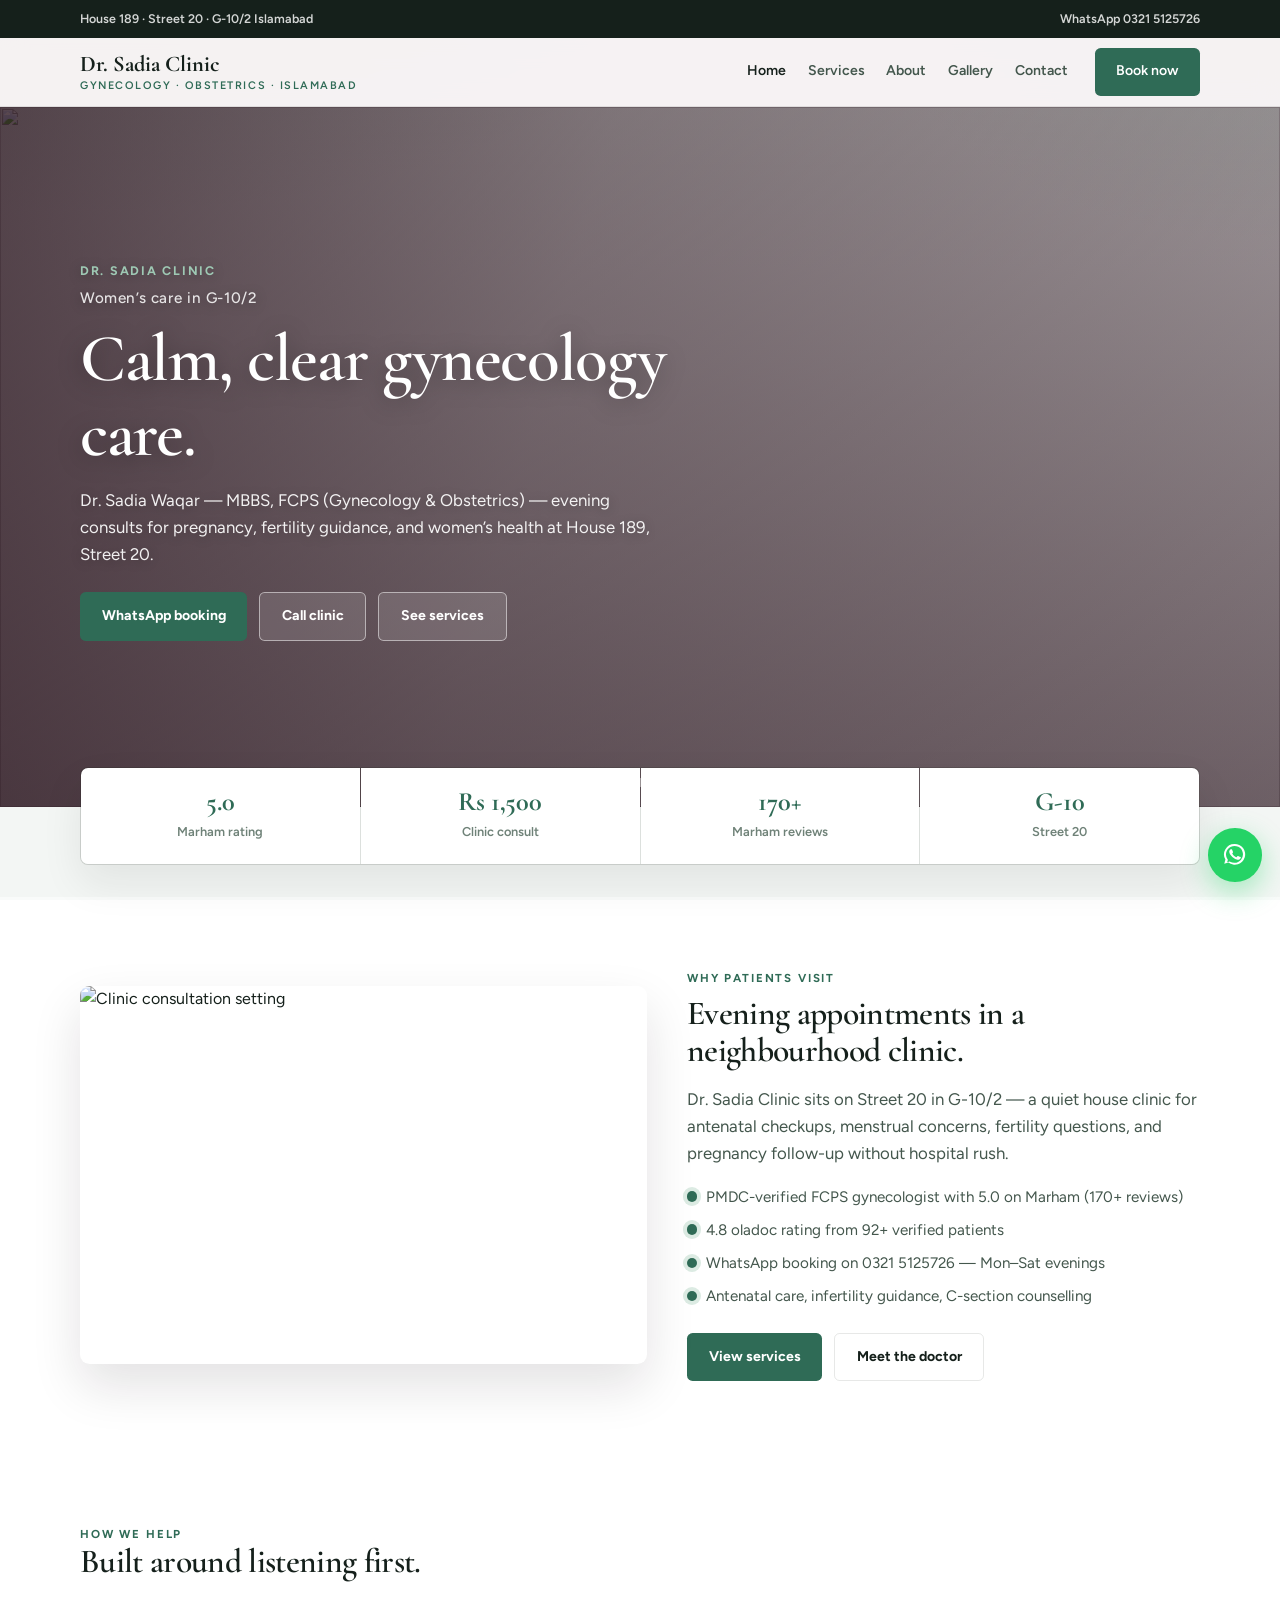
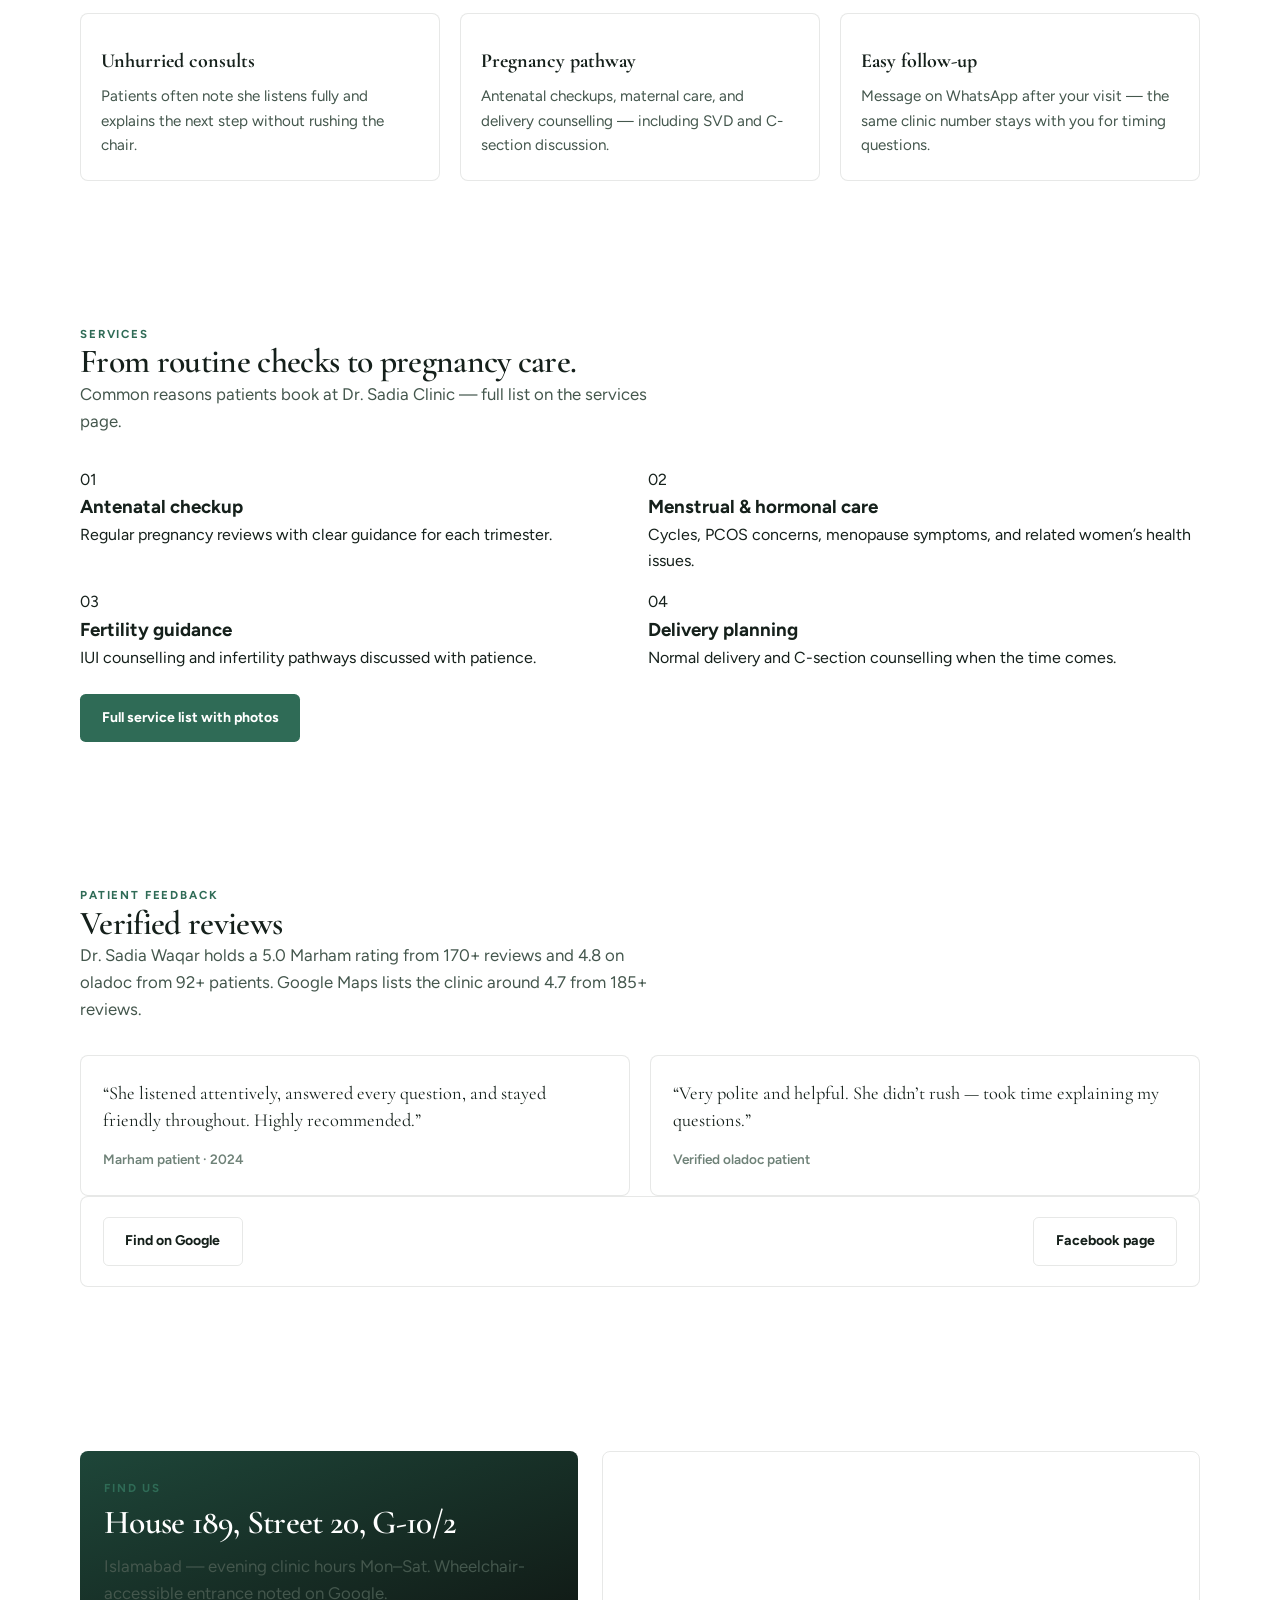
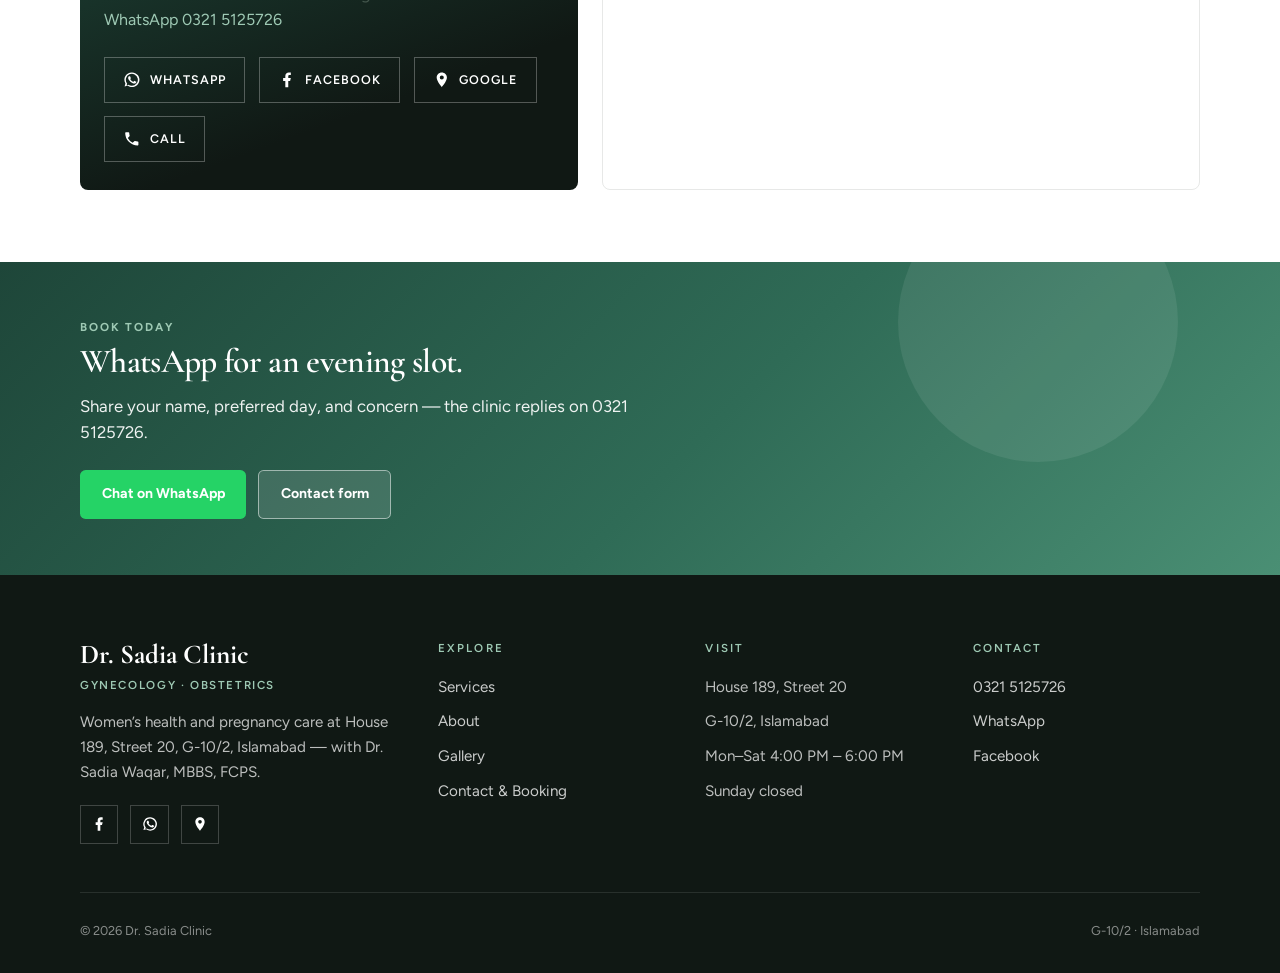
==== commit cabffd9f: "Fix services cards, contact form, and broken gallery images. Use proper image card markup, styled bo" ====
--- a/index.html
+++ b/index.html
@@ -8,9 +8,9 @@
   <link rel="canonical" href="https://saimawan185.github.io/demo_website/" />
   <meta property="og:title" content="Dr. Sadia Clinic | G-10/2 Islamabad" />
   <meta property="og:description" content="Women’s health &amp; pregnancy care in G-10/2. 5.0 Marham · 4.8 oladoc. WhatsApp 0321 5125726." />
-  <meta property="og:image" content="https://images.unsplash.com/photo-1579684385127-1ef15d508118?auto=format&fit=crop&w=1200&q=80" />
+  <meta property="og:image" content="https://images.pexels.com/photos/4226119/pexels-photo-4226119.jpeg?auto=compress&cs=tinysrgb&w=1200" />
   <meta name="theme-color" content="#2f6b56" />
-  <link rel="stylesheet" href="css/styles.css?v=25" />
+  <link rel="stylesheet" href="css/styles.css?v=26" />
 </head>
 <body>
   <div class="topbar">
@@ -39,11 +39,11 @@
   <main>
     <section class="hero">
       <div class="hero-media" id="hero-slider" aria-hidden="true">
-        <div class="hero-slide is-active"><img src="https://images.unsplash.com/photo-1579684385127-1ef15d508118?auto=format&amp;fit=crop&amp;w=2000&amp;q=85" alt="" width="2000" height="1200" /></div>
-        <div class="hero-slide"><img src="https://images.unsplash.com/photo-1551076805-e1869033fa41?auto=format&amp;fit=crop&amp;w=2000&amp;q=85" alt="" width="2000" height="1200" /></div>
-        <div class="hero-slide"><img src="https://images.unsplash.com/photo-1516549655169-df83a0774514?auto=format&amp;fit=crop&amp;w=2000&amp;q=85" alt="" width="2000" height="1200" /></div>
-        <div class="hero-slide"><img src="https://images.unsplash.com/photo-1631815588090-d4bfec5b1ccb?auto=format&amp;fit=crop&amp;w=2000&amp;q=85" alt="" width="2000" height="1200" /></div>
-        <div class="hero-slide"><img src="https://images.unsplash.com/photo-1576091160399-112ba8d25d1d?auto=format&amp;fit=crop&amp;w=2000&amp;q=85" alt="" width="2000" height="1200" /></div>
+        <div class="hero-slide is-active"><img src="https://images.pexels.com/photos/4226119/pexels-photo-4226119.jpeg?auto=compress&amp;cs=tinysrgb&amp;w=2000" alt="" width="2000" height="1200" /></div>
+        <div class="hero-slide"><img src="https://images.pexels.com/photos/236380/pexels-photo-236380.jpeg?auto=compress&amp;cs=tinysrgb&amp;w=2000" alt="" width="2000" height="1200" /></div>
+        <div class="hero-slide"><img src="https://images.pexels.com/photos/3845126/pexels-photo-3845126.jpeg?auto=compress&amp;cs=tinysrgb&amp;w=2000" alt="" width="2000" height="1200" /></div>
+        <div class="hero-slide"><img src="https://images.pexels.com/photos/5452293/pexels-photo-5452293.jpeg?auto=compress&amp;cs=tinysrgb&amp;w=2000" alt="" width="2000" height="1200" /></div>
+        <div class="hero-slide"><img src="https://images.pexels.com/photos/247786/pexels-photo-247786.jpeg?auto=compress&amp;cs=tinysrgb&amp;w=2000" alt="" width="2000" height="1200" /></div>
         <div class="hero-dots" id="hero-dots" role="tablist" aria-label="Hero images"></div>
       </div>
       <div class="wrap">
@@ -74,7 +74,7 @@
     <section class="section section-soft">
       <div class="wrap split reveal">
         <div class="split-visual">
-          <img src="https://images.unsplash.com/photo-1631815588090-d4bfec5b1ccb?auto=format&amp;fit=crop&amp;w=1200&amp;q=85" alt="Clinic consultation setting" width="1200" height="800" />
+          <img src="https://images.pexels.com/photos/5452293/pexels-photo-5452293.jpeg?auto=compress&amp;cs=tinysrgb&amp;w=1200" alt="Clinic consultation setting" width="1200" height="800" />
         </div>
         <div class="split-copy">
           <p class="eyebrow">Why patients visit</p>
@@ -144,11 +144,11 @@
           <p class="lede">Dr. Sadia Waqar holds a 5.0 Marham rating from 170+ reviews and 4.8 on oladoc from 92+ patients. Google Maps lists the clinic around 4.7 from 185+ reviews.</p>
         </div>
         <div class="reviews-duo">
-          <blockquote class="reveal">
+          <blockquote class="quote reveal">
             <p>“She listened attentively, answered every question, and stayed friendly throughout. Highly recommended.”</p>
             <footer>Marham patient · 2024</footer>
           </blockquote>
-          <blockquote class="reveal reveal-delay-1">
+          <blockquote class="quote reveal reveal-delay-1">
             <p>“Very polite and helpful. She didn’t rush — took time explaining my questions.”</p>
             <footer>Verified oladoc patient</footer>
           </blockquote>
@@ -242,6 +242,6 @@
     </div>
   </footer>
   <a class="wa-fab" href="https://wa.me/923215125726" aria-label="WhatsApp"><svg viewBox="0 0 24 24" fill="currentColor"><path d="M17.5 14.4c-.3-.1-1.6-.8-1.8-.9s-.4-.1-.6.1-.7.9-.8 1-.3.2-.6.1a7.4 7.4 0 0 1-2.2-1.4 8.2 8.2 0 0 1-1.5-1.9c-.2-.3 0-.4.1-.6l.4-.5.1-.3a.5.5 0 0 0 0-.5c0-.1-.6-1.5-.8-2s-.4-.5-.6-.5h-.5a1 1 0 0 0-.7.3 3 3 0 0 0-1 2.2 5.2 5.2 0 0 0 1.1 2.8 12 12 0 0 0 4.6 4.1 15.6 15.6 0 0 0 1.6.6 3.8 3.8 0 0 0 1.8.1 2.9 2.9 0 0 0 1.9-1.3 2.4 2.4 0 0 0 .2-1.3c-.1-.1-.3-.2-.6-.3zM12 2a10 10 0 0 0-8.7 15l-1.1 4 4.1-1.1A10 10 0 1 0 12 2zm0 18.2a8.2 8.2 0 0 1-4.2-1.1l-.3-.2-2.5.7.7-2.4-.2-.3A8.2 8.2 0 1 1 12 20.2z"/></svg></a>
-  <script src="js/main.js?v=25"></script>
+  <script src="js/main.js?v=26"></script>
 </body>
 </html>
--- a/css/styles.css
+++ b/css/styles.css
@@ -421,8 +421,8 @@
 }
 .feature-card:hover, .reasons article:hover {
   transform: translateY(-6px);
-  box-shadow: 0 16px 36px rgba(168, 84, 106, 0.12);
-  border-color: rgba(168, 84, 106, 0.25);
+  box-shadow: 0 16px 36px rgba(47, 107, 86, 0.12);
+  border-color: rgba(47, 107, 86, 0.25);
 }
 .feature-card h3, .reasons h3 {
   font-family: var(--font-display);
@@ -465,7 +465,7 @@
 }
 .service-tile:hover {
   transform: translateY(-4px);
-  box-shadow: 0 14px 30px rgba(168, 84, 106, 0.1);
+  box-shadow: 0 14px 30px rgba(47, 107, 86, 0.1);
 }
 .service-tile h3 {
   font-family: var(--font-display);
@@ -489,30 +489,31 @@
 }
 .service-card:hover {
   transform: translateY(-6px);
-  box-shadow: 0 18px 40px rgba(168, 84, 106, 0.14);
+  box-shadow: 0 18px 40px rgba(47, 107, 86, 0.14);
 }
 .service-card img {
   width: 100%;
-  height: 190px;
+  height: 210px;
   object-fit: cover;
+  display: block;
+  background: var(--mist);
   transition: transform 0.6s var(--ease);
 }
 .service-card:hover img { transform: scale(1.06); }
-.service-card .body { padding: 1.2rem 1.25rem 1.35rem; }
+.service-card .body { padding: 1.25rem 1.35rem 1.45rem; }
 .service-card h3 {
   font-family: var(--font-display);
-  font-size: 1.25rem;
-  margin-bottom: 0.35rem;
-}
-.service-card p { color: var(--ink-soft); font-size: 0.92rem; }
+  font-size: 1.35rem;
+  margin: 0.35rem 0 0.4rem;
+}
+.service-card p { color: var(--ink-soft); font-size: 0.95rem; line-height: 1.55; }
 .service-card .fee {
   display: inline-block;
-  margin-top: 0.75rem;
-  font-size: 0.78rem;
-  font-weight: 700;
-  letter-spacing: 0.06em;
+  font-size: 0.72rem;
+  font-weight: 700;
+  letter-spacing: 0.1em;
   text-transform: uppercase;
-  color: var(--accent-deep);
+  color: var(--accent);
 }
 
 .process {
@@ -546,24 +547,30 @@
   grid-template-columns: 1fr 1fr;
   gap: 1.25rem;
 }
-.quote {
+.quote,
+.reviews-duo blockquote {
   background: var(--white);
   border: 1px solid var(--line);
   border-radius: 0.5rem;
   padding: 1.5rem 1.35rem;
   transition: transform 0.35s var(--ease), box-shadow 0.35s ease;
 }
-.quote:hover {
+.quote:hover,
+.reviews-duo blockquote:hover {
   transform: translateY(-4px);
-  box-shadow: 0 14px 30px rgba(168, 84, 106, 0.1);
-}
-.quote p {
+  box-shadow: 0 14px 30px rgba(47, 107, 86, 0.1);
+}
+.quote p,
+.reviews-duo blockquote p {
   font-family: var(--font-display);
   font-size: 1.15rem;
   line-height: 1.45;
   margin-bottom: 1rem;
 }
-.quote cite {
+.quote cite,
+.quote footer,
+.reviews-duo blockquote footer,
+.reviews-duo blockquote cite {
   font-style: normal;
   font-size: 0.85rem;
   font-weight: 600;
@@ -606,7 +613,7 @@
   gap: 1.5rem;
 }
 .loc-copy {
-  background: linear-gradient(160deg, #5c2d3a, #1c1418 70%);
+  background: linear-gradient(160deg, #1e4639, #101814 70%);
   color: rgba(255, 255, 255, 0.88);
   border-radius: 0.5rem;
   padding: 1.75rem 1.5rem;
@@ -655,8 +662,11 @@
 .cta-band .display { color: #fff; margin: 0.4rem 0 0.75rem; }
 
 .page-hero {
-  padding: 3.5rem 0 2rem;
+  padding: 3.75rem 0 2.25rem;
   border-bottom: 1px solid var(--line);
+  background:
+    radial-gradient(700px 280px at 0% 0%, rgba(47, 107, 86, 0.1), transparent 60%),
+    linear-gradient(180deg, rgba(220, 235, 227, 0.55), transparent);
 }
 .page-hero .display { margin: 0.4rem 0 0.75rem; }
 
@@ -669,30 +679,35 @@
   position: relative;
   border-radius: 0.45rem;
   overflow: hidden;
-  min-height: 200px;
+  min-height: 220px;
   background: var(--mist);
 }
 .gallery-grid figure:nth-child(1) {
   grid-column: span 2;
   grid-row: span 2;
-  min-height: 420px;
+  min-height: 460px;
+}
+.gallery-grid figure:nth-child(6) {
+  grid-column: span 2;
+  min-height: 240px;
 }
 .gallery-grid img {
   width: 100%;
   height: 100%;
   object-fit: cover;
   min-height: inherit;
+  display: block;
   transition: transform 0.6s var(--ease);
 }
 .gallery-grid figure:hover img { transform: scale(1.06); }
 .gallery-grid figcaption {
   position: absolute;
-  left: 0.85rem;
-  bottom: 0.75rem;
+  inset: auto 0 0 0;
+  padding: 2.25rem 0.9rem 0.85rem;
+  background: linear-gradient(transparent, rgba(16, 24, 20, 0.78));
   color: #fff;
-  font-size: 0.8rem;
-  font-weight: 700;
-  text-shadow: 0 2px 10px rgba(0, 0, 0, 0.45);
+  font-size: 0.82rem;
+  font-weight: 700;
 }
 
 .contact-grid {
@@ -725,35 +740,38 @@
   background: var(--white);
   border: 1px solid var(--line);
   border-radius: 0.55rem;
-  padding: 1.5rem;
-  box-shadow: 0 16px 40px rgba(28, 20, 24, 0.06);
+  padding: 1.75rem 1.6rem;
+  box-shadow: 0 16px 40px rgba(21, 32, 27, 0.07);
 }
 .form-panel .row2 {
   display: grid;
   grid-template-columns: 1fr 1fr;
   gap: 0.85rem;
 }
-.field { margin-bottom: 0.85rem; }
+.field { margin-bottom: 1rem; }
 .field label {
   display: block;
   font-size: 0.78rem;
   font-weight: 700;
-  margin-bottom: 0.35rem;
+  margin-bottom: 0.4rem;
   color: var(--ink-soft);
 }
 .field input, .field select, .field textarea {
   width: 100%;
   border: 1px solid var(--line);
   border-radius: 0.35rem;
-  padding: 0.75rem 0.85rem;
+  padding: 0.8rem 0.9rem;
   background: var(--snow);
   color: var(--ink);
+  transition: border-color 0.2s ease, box-shadow 0.2s ease;
 }
 .field input:focus, .field select:focus, .field textarea:focus {
-  outline: 2px solid var(--accent-soft);
+  outline: none;
   border-color: var(--accent);
+  box-shadow: 0 0 0 3px var(--accent-soft);
 }
 .field textarea { min-height: 110px; resize: vertical; }
+.field select { appearance: none; background-image: linear-gradient(45deg, transparent 50%, var(--mute) 50%), linear-gradient(135deg, var(--mute) 50%, transparent 50%); background-position: calc(100% - 18px) calc(50% - 2px), calc(100% - 12px) calc(50% - 2px); background-size: 6px 6px, 6px 6px; background-repeat: no-repeat; }
 .form-ok {
   display: none;
   margin-top: 0.85rem;
@@ -910,7 +928,8 @@
   .foot-grid { gap: 2rem; }
   .gallery-grid { grid-template-columns: 1fr 1fr; }
   .gallery-grid figure:nth-child(n) { grid-column: span 1; grid-row: auto; min-height: 200px; }
-  .gallery-grid figure:nth-child(1) { grid-column: span 2; min-height: 260px; }
+  .gallery-grid figure:nth-child(1),
+  .gallery-grid figure:nth-child(6) { grid-column: span 2; min-height: 260px; }
   .burger { display: grid; }
   .nav {
     position: fixed;
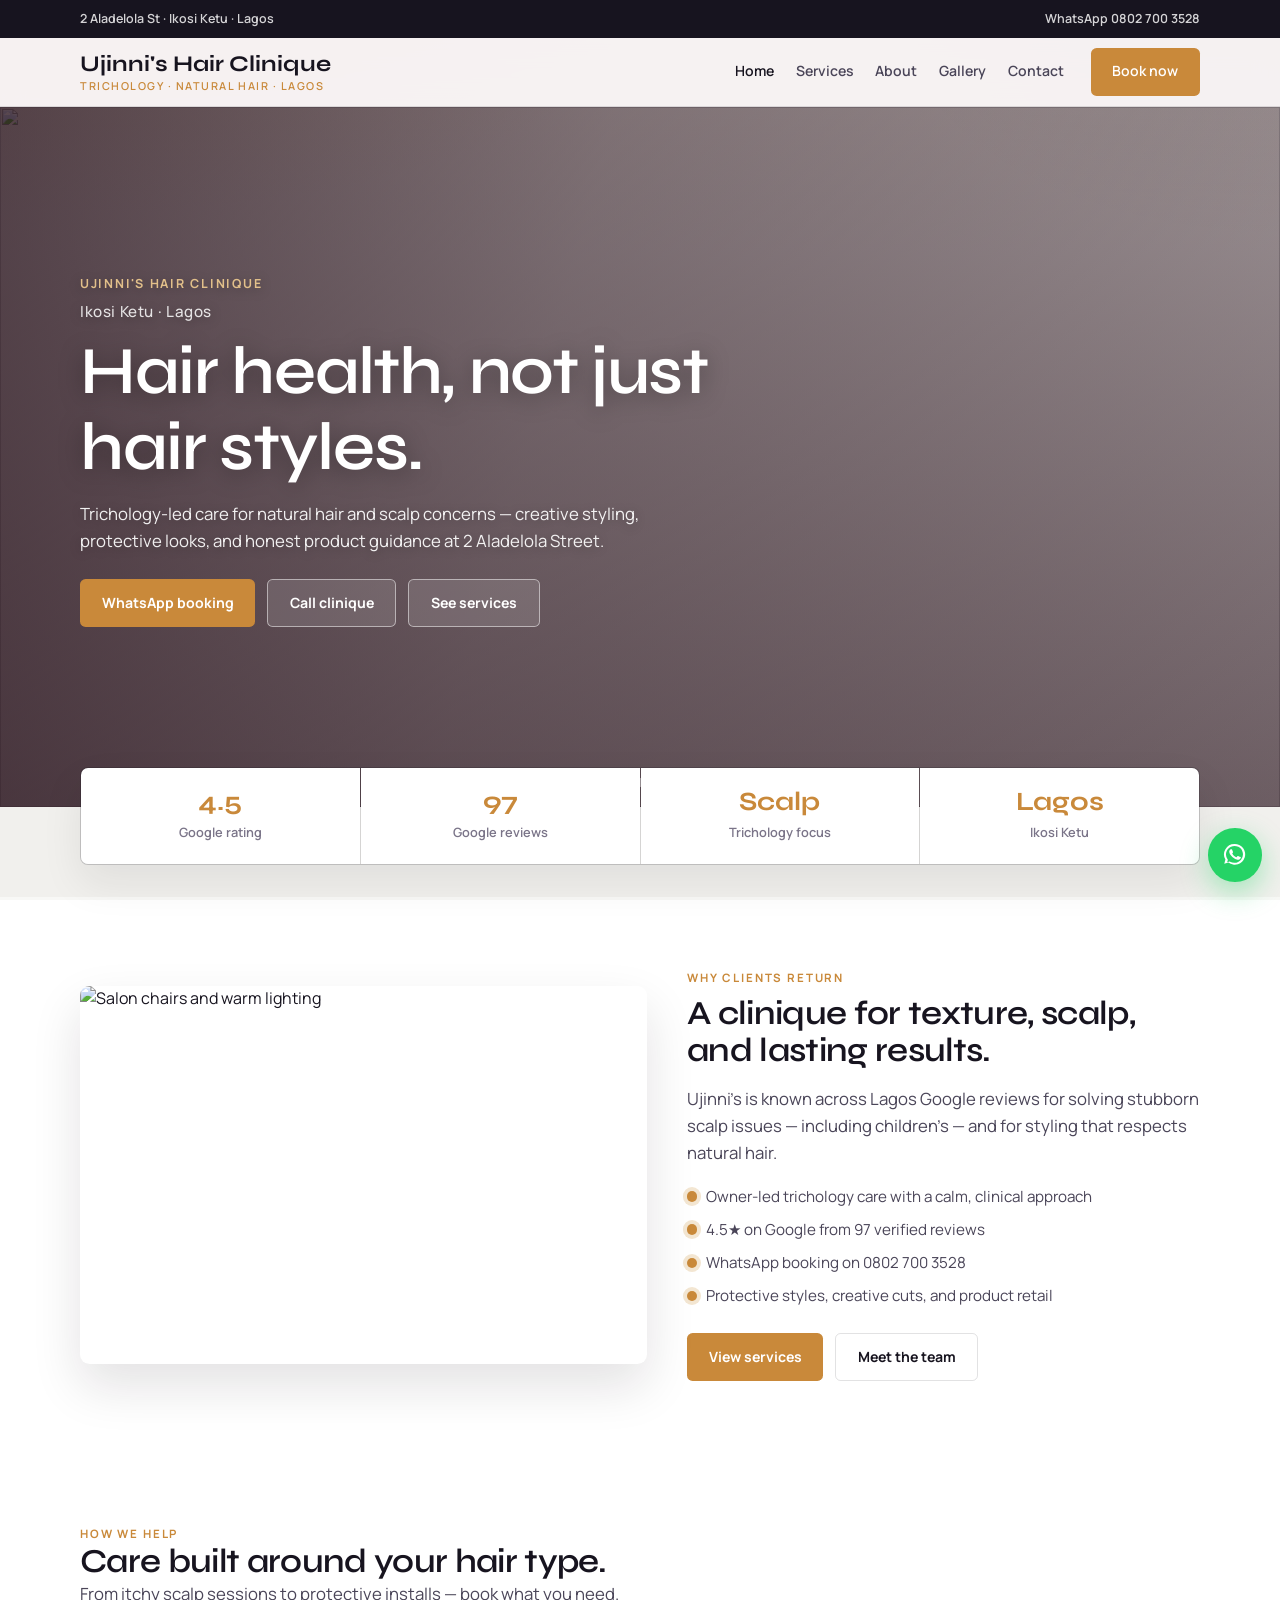
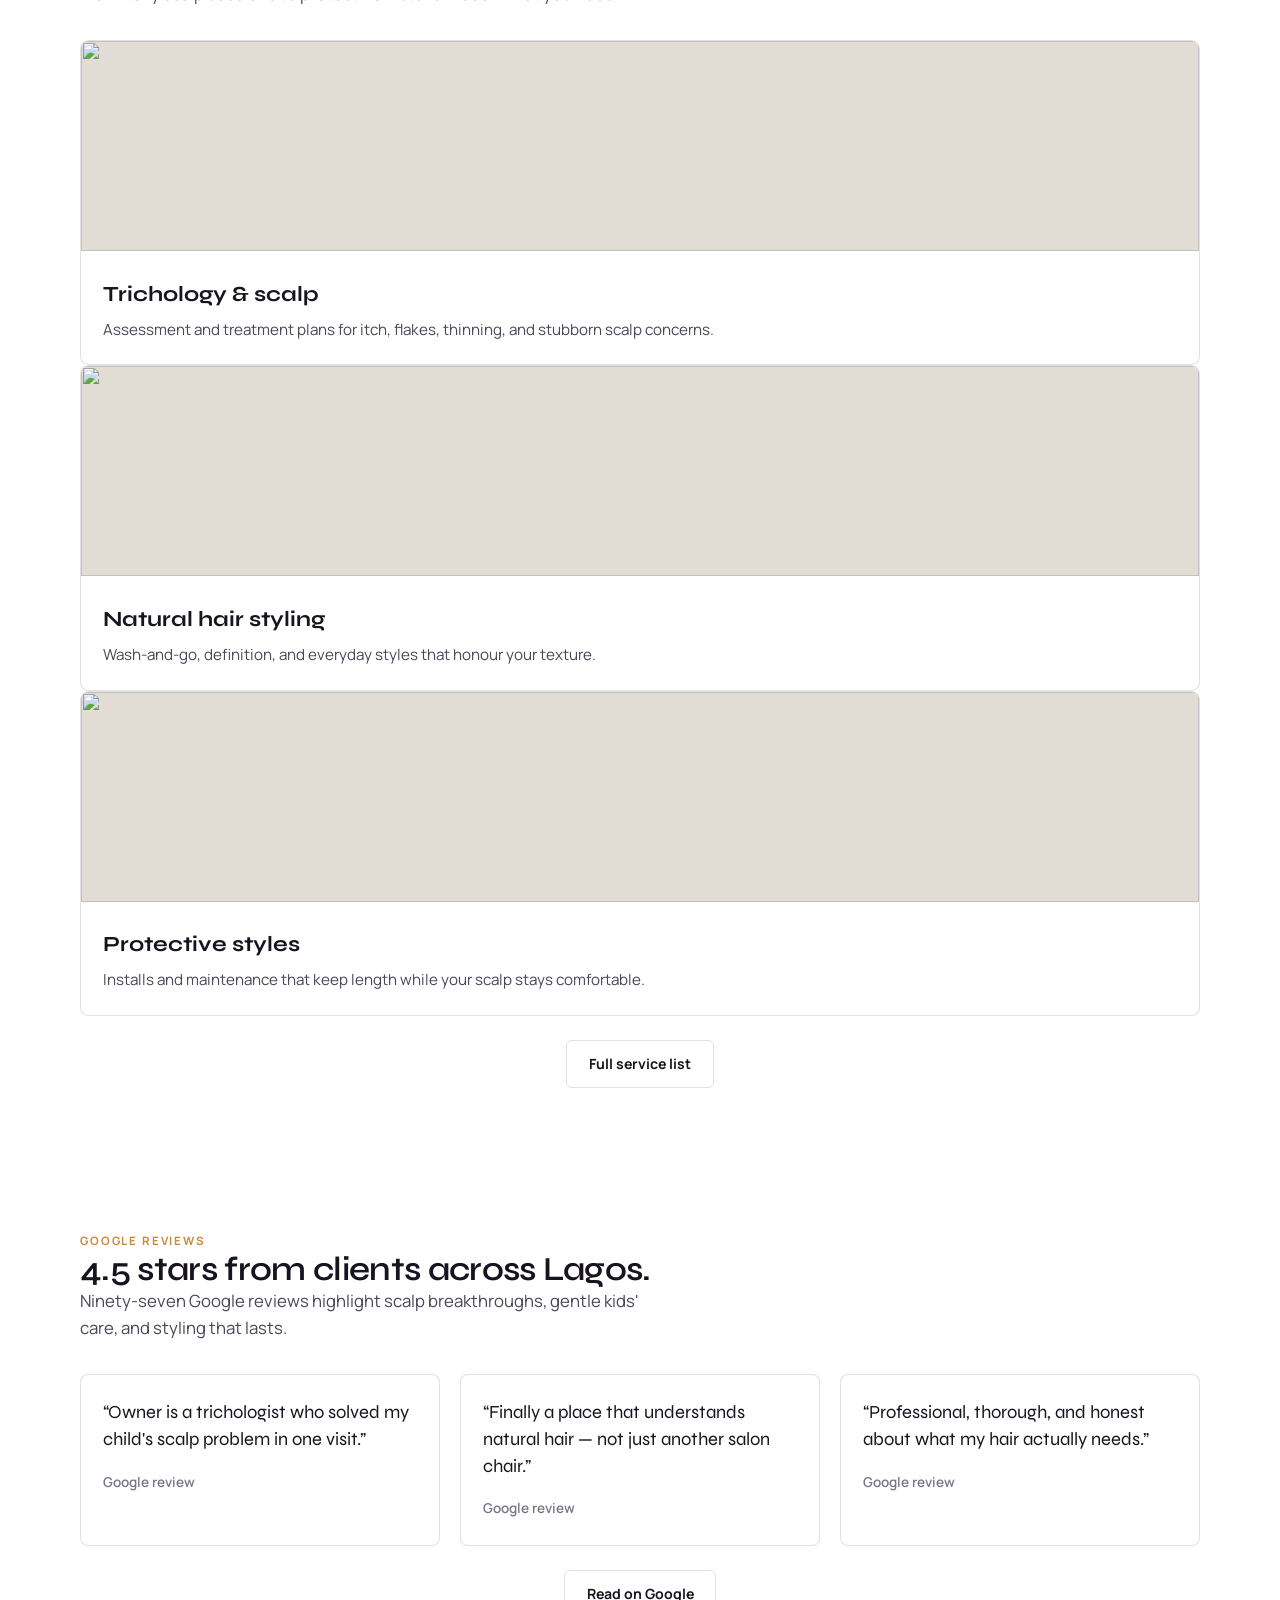
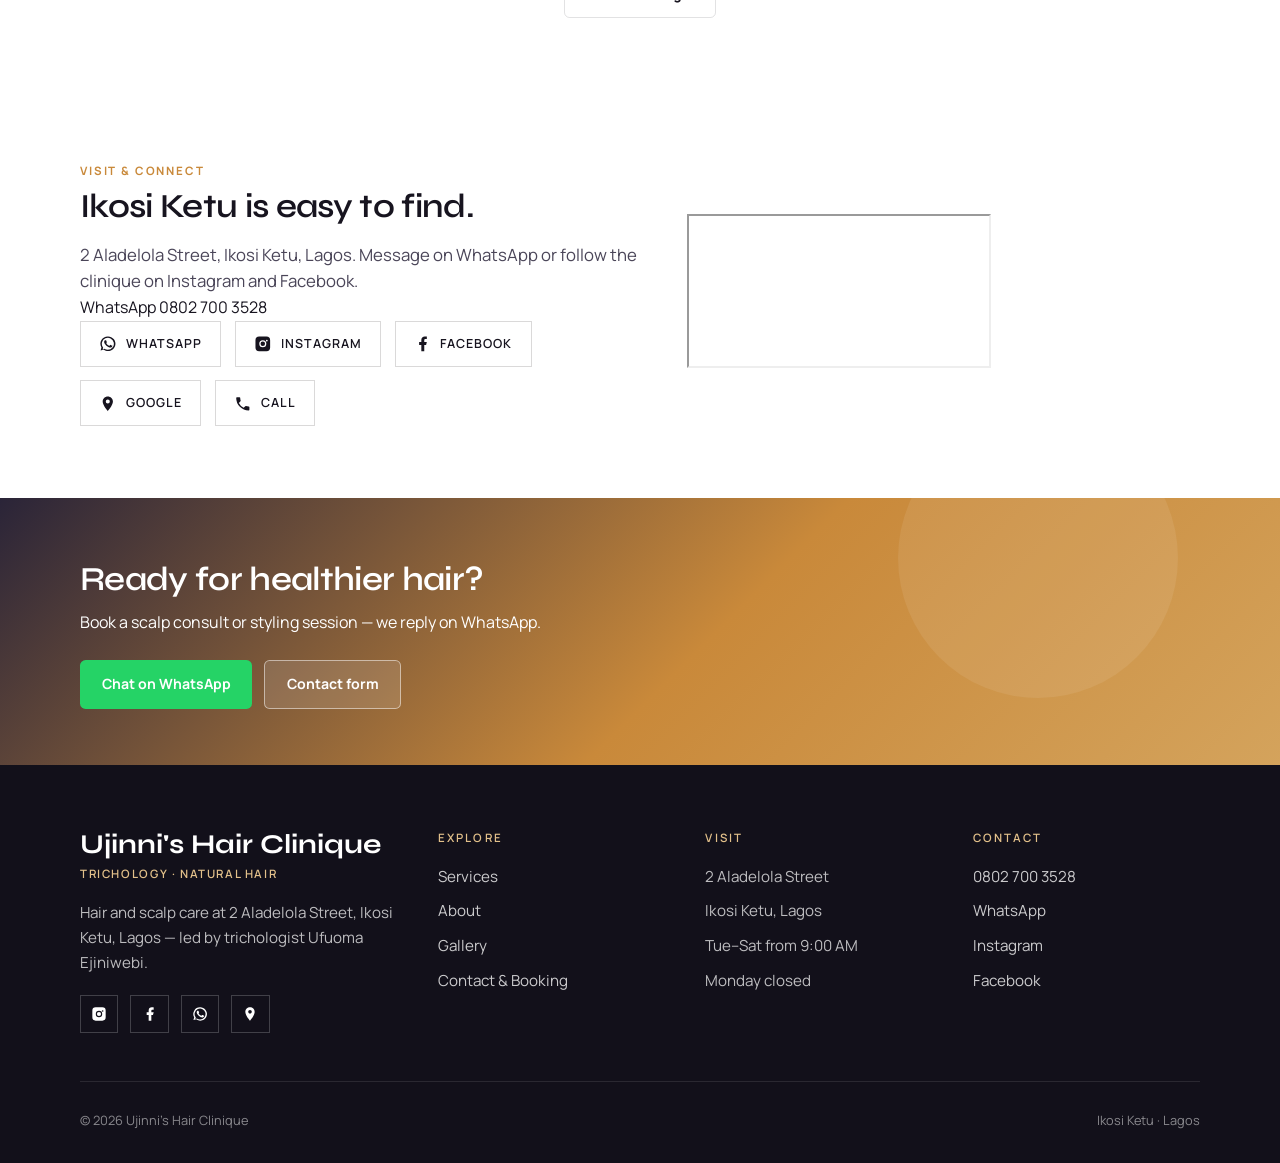
==== commit 17ae46f9: "Ship Ujinni's Hair Clinique Lagos demo site. Replace the Sadia clinic demo with a unique amber-navy " ====
--- a/index.html
+++ b/index.html
@@ -1,29 +1,29 @@
 <!DOCTYPE html>
-<html lang="en-PK">
+<html lang="en-NG">
 <head>
   <meta charset="UTF-8" />
   <meta name="viewport" content="width=device-width, initial-scale=1.0" />
-  <title>Dr. Sadia Clinic | Gynecologist in G-10/2 Islamabad</title>
-  <meta name="description" content="Dr. Sadia Waqar — MBBS, FCPS gynecologist &amp; obstetrician. House 189, Street 20, G-10/2. Consult Rs 1,500. WhatsApp 0321 5125726." />
+  <title>Ujinni's Hair Clinique | Natural Hair & Trichology in Lagos</title>
+  <meta name="description" content="Trichology and natural hair care in Ikosi Ketu, Lagos. 4.5 Google · 97 reviews. WhatsApp 0802 700 3528." />
   <link rel="canonical" href="https://saimawan185.github.io/demo_website/" />
-  <meta property="og:title" content="Dr. Sadia Clinic | G-10/2 Islamabad" />
-  <meta property="og:description" content="Women’s health &amp; pregnancy care in G-10/2. 5.0 Marham · 4.8 oladoc. WhatsApp 0321 5125726." />
-  <meta property="og:image" content="https://images.pexels.com/photos/4226119/pexels-photo-4226119.jpeg?auto=compress&cs=tinysrgb&w=1200" />
-  <meta name="theme-color" content="#2f6b56" />
-  <link rel="stylesheet" href="css/styles.css?v=26" />
+  <meta property="og:title" content="Ujinni's Hair Clinique | Lagos" />
+  <meta property="og:description" content="Natural hair & scalp care in Ikosi Ketu. 4.5★ Google · WhatsApp booking." />
+  <meta property="og:image" content="https://images.unsplash.com/photo-1522337360788-8b13dee7a37e?auto=format&fit=crop&w=1400&q=80" />
+  <meta name="theme-color" content="#c9893a" />
+  <link rel="stylesheet" href="css/styles.css?v=30" />
 </head>
 <body>
   <div class="topbar">
     <div class="wrap">
-      <span>House 189 · Street 20 · G-10/2 Islamabad</span>
-      <a href="https://wa.me/923215125726">WhatsApp 0321 5125726</a>
+      <span>2 Aladelola St · Ikosi Ketu · Lagos</span>
+      <a href="https://wa.me/2348027003528">WhatsApp 0802 700 3528</a>
     </div>
   </div>
   <header class="site-head">
     <div class="wrap site-head-row">
       <a class="brand" href="index.html">
-        <strong>Dr. Sadia Clinic</strong>
-        <span>Gynecology · Obstetrics · Islamabad</span>
+        <strong>Ujinni's Hair Clinique</strong>
+        <span>Trichology · Natural hair · Lagos</span>
       </a>
       <button class="burger" type="button" aria-label="Menu" aria-expanded="false"><i></i><i></i><i></i></button>
       <nav class="nav" aria-label="Primary">
@@ -32,28 +32,28 @@
         <a href="about.html">About</a>
         <a href="gallery.html">Gallery</a>
         <a href="contact.html">Contact</a>
-        <a class="btn btn-primary" href="https://wa.me/923215125726">Book now</a>
+        <a class="btn btn-primary" href="https://wa.me/2348027003528">Book now</a>
       </nav>
     </div>
   </header>
   <main>
     <section class="hero">
       <div class="hero-media" id="hero-slider" aria-hidden="true">
-        <div class="hero-slide is-active"><img src="https://images.pexels.com/photos/4226119/pexels-photo-4226119.jpeg?auto=compress&amp;cs=tinysrgb&amp;w=2000" alt="" width="2000" height="1200" /></div>
-        <div class="hero-slide"><img src="https://images.pexels.com/photos/236380/pexels-photo-236380.jpeg?auto=compress&amp;cs=tinysrgb&amp;w=2000" alt="" width="2000" height="1200" /></div>
-        <div class="hero-slide"><img src="https://images.pexels.com/photos/3845126/pexels-photo-3845126.jpeg?auto=compress&amp;cs=tinysrgb&amp;w=2000" alt="" width="2000" height="1200" /></div>
-        <div class="hero-slide"><img src="https://images.pexels.com/photos/5452293/pexels-photo-5452293.jpeg?auto=compress&amp;cs=tinysrgb&amp;w=2000" alt="" width="2000" height="1200" /></div>
-        <div class="hero-slide"><img src="https://images.pexels.com/photos/247786/pexels-photo-247786.jpeg?auto=compress&amp;cs=tinysrgb&amp;w=2000" alt="" width="2000" height="1200" /></div>
+        <div class="hero-slide is-active"><img src="https://images.unsplash.com/photo-1522337360788-8b13dee7a37e?auto=format&fit=crop&w=1400&q=80" alt="" width="2000" height="1200" /></div>
+        <div class="hero-slide"><img src="https://images.unsplash.com/photo-1560066984-138dadb4c035?auto=format&fit=crop&w=1400&q=80" alt="" width="2000" height="1200" /></div>
+        <div class="hero-slide"><img src="https://images.pexels.com/photos/3993449/pexels-photo-3993449.jpeg?auto=compress&cs=tinysrgb&w=1400" alt="" width="2000" height="1200" /></div>
+        <div class="hero-slide"><img src="https://images.unsplash.com/photo-1519699047748-de8e457a634e?auto=format&fit=crop&w=1400&q=80" alt="" width="2000" height="1200" /></div>
+        <div class="hero-slide"><img src="https://images.unsplash.com/photo-1562322140-8baeececf3df?auto=format&fit=crop&w=1400&q=80" alt="" width="2000" height="1200" /></div>
         <div class="hero-dots" id="hero-dots" role="tablist" aria-label="Hero images"></div>
       </div>
       <div class="wrap">
         <div class="hero-copy">
-          <p class="brand-mark">Dr. Sadia Clinic<em>Women’s care in G-10/2</em></p>
-          <h1 class="display display-xl">Calm, clear gynecology care.</h1>
-          <p class="lede-light">Dr. Sadia Waqar — MBBS, FCPS (Gynecology &amp; Obstetrics) — evening consults for pregnancy, fertility guidance, and women’s health at House 189, Street 20.</p>
+          <p class="brand-mark">Ujinni's Hair Clinique<em>Ikosi Ketu · Lagos</em></p>
+          <h1 class="display display-xl">Hair health, not just hair styles.</h1>
+          <p class="lede-light">Trichology-led care for natural hair and scalp concerns — creative styling, protective looks, and honest product guidance at 2 Aladelola Street.</p>
           <div class="btn-row">
-            <a class="btn btn-primary" href="https://wa.me/923215125726">WhatsApp booking</a>
-            <a class="btn btn-ghost-light" href="tel:+923215125726">Call clinic</a>
+            <a class="btn btn-primary" href="https://wa.me/2348027003528">WhatsApp booking</a>
+            <a class="btn btn-ghost-light" href="tel:+2348027003528">Call clinique</a>
             <a class="btn btn-ghost-light" href="services.html">See services</a>
           </div>
         </div>
@@ -63,10 +63,10 @@
     <section class="section" style="padding-top:0;padding-bottom:2rem">
       <div class="wrap">
         <div class="trust reveal">
-          <article><b>5.0</b><span>Marham rating</span></article>
-          <article><b>Rs 1,500</b><span>Clinic consult</span></article>
-          <article><b>170+</b><span>Marham reviews</span></article>
-          <article><b>G-10</b><span>Street 20</span></article>
+          <article><b>4.5</b><span>Google rating</span></article>
+          <article><b>97</b><span>Google reviews</span></article>
+          <article><b>Scalp</b><span>Trichology focus</span></article>
+          <article><b>Lagos</b><span>Ikosi Ketu</span></article>
         </div>
       </div>
     </section>
@@ -74,21 +74,21 @@
     <section class="section section-soft">
       <div class="wrap split reveal">
         <div class="split-visual">
-          <img src="https://images.pexels.com/photos/5452293/pexels-photo-5452293.jpeg?auto=compress&amp;cs=tinysrgb&amp;w=1200" alt="Clinic consultation setting" width="1200" height="800" />
+          <img src="https://images.unsplash.com/photo-1560066984-138dadb4c035?auto=format&fit=crop&w=1400&q=80" alt="Salon chairs and warm lighting" width="1200" height="800" />
         </div>
         <div class="split-copy">
-          <p class="eyebrow">Why patients visit</p>
-          <h2 class="display display-md">Evening appointments in a neighbourhood clinic.</h2>
-          <p class="lede">Dr. Sadia Clinic sits on Street 20 in G-10/2 — a quiet house clinic for antenatal checkups, menstrual concerns, fertility questions, and pregnancy follow-up without hospital rush.</p>
+          <p class="eyebrow">Why clients return</p>
+          <h2 class="display display-md">A clinique for texture, scalp, and lasting results.</h2>
+          <p class="lede">Ujinni's is known across Lagos Google reviews for solving stubborn scalp issues — including children's — and for styling that respects natural hair.</p>
           <ul class="check-list">
-            <li>PMDC-verified FCPS gynecologist with 5.0 on Marham (170+ reviews)</li>
-            <li>4.8 oladoc rating from 92+ verified patients</li>
-            <li>WhatsApp booking on 0321 5125726 — Mon–Sat evenings</li>
-            <li>Antenatal care, infertility guidance, C-section counselling</li>
+            <li>Owner-led trichology care with a calm, clinical approach</li>
+            <li>4.5★ on Google from 97 verified reviews</li>
+            <li>WhatsApp booking on 0802 700 3528</li>
+            <li>Protective styles, creative cuts, and product retail</li>
           </ul>
           <div class="btn-row">
             <a class="btn btn-primary" href="services.html">View services</a>
-            <a class="btn btn-ghost" href="about.html">Meet the doctor</a>
+            <a class="btn btn-ghost" href="about.html">Meet the team</a>
           </div>
         </div>
       </div>
@@ -98,95 +98,92 @@
       <div class="wrap">
         <div class="section-head reveal">
           <p class="eyebrow">How we help</p>
-          <h2 class="display display-md">Built around listening first.</h2>
-        </div>
-        <div class="reasons">
-          <article class="reveal">
-            <h3>Unhurried consults</h3>
-            <p>Patients often note she listens fully and explains the next step without rushing the chair.</p>
+          <h2 class="display display-md">Care built around your hair type.</h2>
+          <p class="lede">From itchy scalp sessions to protective installs — book what you need.</p>
+        </div>
+        <div class="service-grid reveal">
+          <article class="service-card">
+            <div class="media"><img src="https://images.unsplash.com/photo-1519699047748-de8e457a634e?auto=format&fit=crop&w=1400&q=80" alt="" width="800" height="500" /></div>
+            <div class="body">
+              <h3>Trichology &amp; scalp</h3>
+              <p>Assessment and treatment plans for itch, flakes, thinning, and stubborn scalp concerns.</p>
+            </div>
           </article>
-          <article class="reveal reveal-delay-1">
-            <h3>Pregnancy pathway</h3>
-            <p>Antenatal checkups, maternal care, and delivery counselling — including SVD and C-section discussion.</p>
+          <article class="service-card">
+            <div class="media"><img src="https://images.unsplash.com/photo-1522337360788-8b13dee7a37e?auto=format&fit=crop&w=1400&q=80" alt="" width="800" height="500" /></div>
+            <div class="body">
+              <h3>Natural hair styling</h3>
+              <p>Wash-and-go, definition, and everyday styles that honour your texture.</p>
+            </div>
           </article>
-          <article class="reveal reveal-delay-2">
-            <h3>Easy follow-up</h3>
-            <p>Message on WhatsApp after your visit — the same clinic number stays with you for timing questions.</p>
+          <article class="service-card">
+            <div class="media"><img src="https://images.pexels.com/photos/3993449/pexels-photo-3993449.jpeg?auto=compress&cs=tinysrgb&w=1400" alt="" width="800" height="500" /></div>
+            <div class="body">
+              <h3>Protective styles</h3>
+              <p>Installs and maintenance that keep length while your scalp stays comfortable.</p>
+            </div>
           </article>
         </div>
+        <div class="btn-row reveal" style="margin-top:1.5rem;justify-content:center">
+          <a class="btn btn-ghost" href="services.html">Full service list</a>
+        </div>
       </div>
     </section>
 
     <section class="section section-soft">
       <div class="wrap">
         <div class="section-head reveal">
-          <p class="eyebrow">Services</p>
-          <h2 class="display display-md">From routine checks to pregnancy care.</h2>
-          <p class="lede">Common reasons patients book at Dr. Sadia Clinic — full list on the services page.</p>
-        </div>
-        <div class="service-preview">
-          <article class="reveal"><span class="num">01</span><h3>Antenatal checkup</h3><p>Regular pregnancy reviews with clear guidance for each trimester.</p></article>
-          <article class="reveal reveal-delay-1"><span class="num">02</span><h3>Menstrual &amp; hormonal care</h3><p>Cycles, PCOS concerns, menopause symptoms, and related women’s health issues.</p></article>
-          <article class="reveal reveal-delay-2"><span class="num">03</span><h3>Fertility guidance</h3><p>IUI counselling and infertility pathways discussed with patience.</p></article>
-          <article class="reveal reveal-delay-3"><span class="num">04</span><h3>Delivery planning</h3><p>Normal delivery and C-section counselling when the time comes.</p></article>
-        </div>
-        <div class="btn-row mt reveal">
-          <a class="btn btn-primary" href="services.html">Full service list with photos</a>
+          <p class="eyebrow">Google reviews</p>
+          <h2 class="display display-md">4.5 stars from clients across Lagos.</h2>
+          <p class="lede">Ninety-seven Google reviews highlight scalp breakthroughs, gentle kids' care, and styling that lasts.</p>
+        </div>
+        <div class="reviews-duo reveal">
+          <blockquote class="quote">
+            <p>“Owner is a trichologist who solved my child's scalp problem in one visit.”</p>
+            <cite>Google review</cite>
+          </blockquote>
+          <blockquote class="quote">
+            <p>“Finally a place that understands natural hair — not just another salon chair.”</p>
+            <cite>Google review</cite>
+          </blockquote>
+          <blockquote class="quote">
+            <p>“Professional, thorough, and honest about what my hair actually needs.”</p>
+            <cite>Google review</cite>
+          </blockquote>
+        </div>
+        <div class="btn-row reveal" style="margin-top:1.5rem;justify-content:center">
+          <a class="btn btn-ghost" href="https://www.google.com/maps/place/?q=place_id:ChIJw2WZRVWSOxARP2m5FkO7ZbQ" target="_blank" rel="noopener">Read on Google</a>
         </div>
       </div>
     </section>
 
     <section class="section">
-      <div class="wrap">
-        <div class="section-head reveal">
-          <p class="eyebrow">Patient feedback</p>
-          <h2 class="display display-md">Verified reviews</h2>
-          <p class="lede">Dr. Sadia Waqar holds a 5.0 Marham rating from 170+ reviews and 4.8 on oladoc from 92+ patients. Google Maps lists the clinic around 4.7 from 185+ reviews.</p>
-        </div>
-        <div class="reviews-duo">
-          <blockquote class="quote reveal">
-            <p>“She listened attentively, answered every question, and stayed friendly throughout. Highly recommended.”</p>
-            <footer>Marham patient · 2024</footer>
-          </blockquote>
-          <blockquote class="quote reveal reveal-delay-1">
-            <p>“Very polite and helpful. She didn’t rush — took time explaining my questions.”</p>
-            <footer>Verified oladoc patient</footer>
-          </blockquote>
-        </div>
-        <div class="google-review-bar reveal">
-          <a class="btn btn-ghost" href="https://www.google.com/maps/search/?api=1&amp;query=Dr.+Sadia+Clinic+House+189+Street+20+G-10%2F2+Islamabad" target="_blank" rel="noopener">Find on Google</a>
-          <a class="btn btn-ghost" href="https://www.facebook.com/drsadiaclinic" target="_blank" rel="noopener">Facebook page</a>
-        </div>
-      </div>
-    </section>
-
-    <section class="section section-soft">
-      <div class="wrap loc-strip reveal">
-        <div class="loc-copy">
-          <p class="eyebrow">Find us</p>
-          <h2 class="display display-md">House 189, Street 20, G-10/2</h2>
-          <p class="lede">Islamabad — evening clinic hours Mon–Sat. Wheelchair-accessible entrance noted on Google.</p>
-          <p><a href="https://wa.me/923215125726">WhatsApp 0321 5125726</a></p>
-          <div class="socials mt">
-            <a class="social social-wa" href="https://wa.me/923215125726" target="_blank" rel="noopener"><svg viewBox="0 0 24 24" fill="currentColor" aria-hidden="true"><path d="M17.5 14.4c-.3-.1-1.6-.8-1.8-.9s-.4-.1-.6.1-.7.9-.8 1-.3.2-.6.1a7.4 7.4 0 0 1-2.2-1.4 8.2 8.2 0 0 1-1.5-1.9c-.2-.3 0-.4.1-.6l.4-.5.1-.3a.5.5 0 0 0 0-.5c0-.1-.6-1.5-.8-2s-.4-.5-.6-.5h-.5a1 1 0 0 0-.7.3 3 3 0 0 0-1 2.2 5.2 5.2 0 0 0 1.1 2.8 12 12 0 0 0 4.6 4.1 15.6 15.6 0 0 0 1.6.6 3.8 3.8 0 0 0 1.8.1 2.9 2.9 0 0 0 1.9-1.3 2.4 2.4 0 0 0 .2-1.3c-.1-.1-.3-.2-.6-.3zM12 2a10 10 0 0 0-8.7 15l-1.1 4 4.1-1.1A10 10 0 1 0 12 2zm0 18.2a8.2 8.2 0 0 1-4.2-1.1l-.3-.2-2.5.7.7-2.4-.2-.3A8.2 8.2 0 1 1 12 20.2z"/></svg><span class="label">WhatsApp</span></a>
-            <a class="social social-fb" href="https://www.facebook.com/drsadiaclinic" target="_blank" rel="noopener"><svg viewBox="0 0 24 24" fill="currentColor" aria-hidden="true"><path d="M14 13.5h2.5l1-4H14v-2c0-1.03 0-2 2-2h1.5V2.14c-.326-.043-1.557-.14-2.857-.14C11.928 2 10 3.657 10 6.7v2.8H7v4h3V22h4v-8.5z"/></svg><span class="label">Facebook</span></a>
-            <a class="social social-g" href="https://www.google.com/maps/search/?api=1&amp;query=Dr.+Sadia+Clinic+House+189+Street+20+G-10%2F2+Islamabad" target="_blank" rel="noopener"><svg viewBox="0 0 24 24" fill="currentColor" aria-hidden="true"><path d="M12 2C8.1 2 5 5.1 5 9c0 5.2 7 13 7 13s7-7.8 7-13c0-3.9-3.1-7-7-7zm0 9.5A2.5 2.5 0 1 1 12 6a2.5 2.5 0 0 1 0 5.5z"/></svg><span class="label">Google</span></a>
-            <a class="social social-call" href="tel:+923215125726"><svg viewBox="0 0 24 24" fill="currentColor" aria-hidden="true"><path d="M6.6 10.8a15.1 15.1 0 0 0 6.6 6.6l2.2-2.2a1 1 0 0 1 1-.25 11.4 11.4 0 0 0 3.6.57 1 1 0 0 1 1 1V20a1 1 0 0 1-1 1A17 17 0 0 1 3 4a1 1 0 0 1 1-1h3.5a1 1 0 0 1 1 1 11.4 11.4 0 0 0 .57 3.6 1 1 0 0 1-.25 1z"/></svg><span class="label">Call</span></a>
-          </div>
-        </div>
-        <div class="loc-map">
-          <iframe title="Dr. Sadia Clinic on Google Maps" loading="lazy" referrerpolicy="no-referrer-when-downgrade" src="https://maps.google.com/maps?q=House%20189%20Street%2020%20G-10%2F2%20Islamabad%20Dr%20Sadia%20Clinic&amp;z=16&amp;output=embed"></iframe>
-        </div>
-      </div>
-    </section>
-
-    <section class="section cta-band">
-      <div class="wrap reveal">
-        <p class="eyebrow" style="color:#9ec9b4">Book today</p>
-        <h2 class="display display-md" style="color:#fff">WhatsApp for an evening slot.</h2>
-        <p class="lede-light">Share your name, preferred day, and concern — the clinic replies on 0321 5125726.</p>
+      <div class="wrap split reveal">
+        <div class="split-copy">
+          <p class="eyebrow">Visit &amp; connect</p>
+          <h2 class="display display-md">Ikosi Ketu is easy to find.</h2>
+          <p class="lede">2 Aladelola Street, Ikosi Ketu, Lagos. Message on WhatsApp or follow the clinique on Instagram and Facebook.</p>
+          <p><a href="https://wa.me/2348027003528">WhatsApp 0802 700 3528</a></p>
+          <div class="socials">
+            <a class="social social-wa" href="https://wa.me/2348027003528" target="_blank" rel="noopener"><svg viewBox="0 0 24 24" fill="currentColor"><path d="M17.5 14.4c-.3-.1-1.6-.8-1.8-.9s-.4-.1-.6.1-.7.9-.8 1-.3.2-.6.1a7.4 7.4 0 0 1-2.2-1.4 8.2 8.2 0 0 1-1.5-1.9c-.2-.3 0-.4.1-.6l.4-.5.1-.3a.5.5 0 0 0 0-.5c0-.1-.6-1.5-.8-2s-.4-.5-.6-.5h-.5a1 1 0 0 0-.7.3 3 3 0 0 0-1 2.2 5.2 5.2 0 0 0 1.1 2.8 12 12 0 0 0 4.6 4.1 15.6 15.6 0 0 0 1.6.6 3.8 3.8 0 0 0 1.8.1 2.9 2.9 0 0 0 1.9-1.3 2.4 2.4 0 0 0 .2-1.3c-.1-.1-.3-.2-.6-.3zM12 2a10 10 0 0 0-8.7 15l-1.1 4 4.1-1.1A10 10 0 1 0 12 2zm0 18.2a8.2 8.2 0 0 1-4.2-1.1l-.3-.2-2.5.7.7-2.4-.2-.3A8.2 8.2 0 1 1 12 20.2z"/></svg><span class="label">WhatsApp</span></a>
+            <a class="social social-ig" href="https://www.instagram.com/ujinnis_hairclinique/" target="_blank" rel="noopener"><svg viewBox="0 0 24 24" fill="currentColor"><path d="M7 2h10a5 5 0 0 1 5 5v10a5 5 0 0 1-5 5H7a5 5 0 0 1-5-5V7a5 5 0 0 1 5-5zm5 5.2A4.8 4.8 0 1 0 16.8 12 4.8 4.8 0 0 0 12 7.2zm0 7.9A3.1 3.1 0 1 1 15.1 12 3.1 3.1 0 0 1 12 15.1zM17.5 6.4a1.2 1.2 0 1 0 1.2 1.2 1.2 1.2 0 0 0-1.2-1.2z"/></svg><span class="label">Instagram</span></a>
+            <a class="social social-fb" href="https://www.facebook.com/ujinnis2016" target="_blank" rel="noopener"><svg viewBox="0 0 24 24" fill="currentColor"><path d="M14 13.5h2.5l1-4H14v-2c0-1.03 0-2 2-2h1.5V2.14c-.326-.043-1.557-.14-2.857-.14C11.928 2 10 3.657 10 6.7v2.8H7v4h3V22h4v-8.5z"/></svg><span class="label">Facebook</span></a>
+            <a class="social social-g" href="https://www.google.com/maps/search/?api=1&query=Ujinni%27s+Hair+Clinique+2+Aladelola+Street+Ikosi+Ketu+Lagos" target="_blank" rel="noopener"><svg viewBox="0 0 24 24" fill="currentColor"><path d="M12 2C8.1 2 5 5.1 5 9c0 5.2 7 13 7 13s7-7.8 7-13c0-3.9-3.1-7-7-7zm0 9.5A2.5 2.5 0 1 1 12 6a2.5 2.5 0 0 1 0 5.5z"/></svg><span class="label">Google</span></a>
+            <a class="social social-call" href="tel:+2348027003528"><svg viewBox="0 0 24 24" fill="currentColor"><path d="M6.6 10.8a15.1 15.1 0 0 0 6.6 6.6l2.2-2.2a1 1 0 0 1 1-.25 11.4 11.4 0 0 0 3.6.57 1 1 0 0 1 1 1V20a1 1 0 0 1-1 1A17 17 0 0 1 3 4a1 1 0 0 1 1-1h3.5a1 1 0 0 1 1 1 11.4 11.4 0 0 0 .57 3.6 1 1 0 0 1-.25 1z"/></svg><span class="label">Call</span></a>
+          </div>
+        </div>
+        <div class="map-frame">
+          <iframe title="Ujinni's Hair Clinique on Google Maps" loading="lazy" referrerpolicy="no-referrer-when-downgrade" src="https://maps.google.com/maps?q=Ujinni%27s%20Hair%20Clinique%202%20Aladelola%20Street%20Ikosi%20Ketu%20Lagos&z=16&output=embed"></iframe>
+        </div>
+      </div>
+    </section>
+
+    <section class="cta-band">
+      <div class="wrap">
+        <h2 class="display display-md">Ready for healthier hair?</h2>
+        <p>Book a scalp consult or styling session — we reply on WhatsApp.</p>
         <div class="btn-row">
-          <a class="btn btn-wa" href="https://wa.me/923215125726">Chat on WhatsApp</a>
+          <a class="btn btn-wa" href="https://wa.me/2348027003528">Chat on WhatsApp</a>
           <a class="btn btn-ghost-light" href="contact.html">Contact form</a>
         </div>
       </div>
@@ -196,19 +193,14 @@
     <div class="wrap">
       <div class="foot-grid">
         <div class="foot-brand">
-          <div class="foot-name">Dr. Sadia Clinic</div>
-          <div class="foot-tag">Gynecology · Obstetrics</div>
-          <p>Women’s health and pregnancy care at House 189, Street 20, G-10/2, Islamabad — with Dr. Sadia Waqar, MBBS, FCPS.</p>
+          <div class="foot-name">Ujinni's Hair Clinique</div>
+          <div class="foot-tag">Trichology · Natural hair</div>
+          <p>Hair and scalp care at 2 Aladelola Street, Ikosi Ketu, Lagos — led by trichologist Ufuoma Ejiniwebi.</p>
           <div class="footer-social">
-            <a href="https://www.facebook.com/drsadiaclinic" target="_blank" rel="noopener" aria-label="Facebook">
-              <svg viewBox="0 0 24 24" fill="currentColor"><path d="M14 13.5h2.5l1-4H14v-2c0-1.03 0-2 2-2h1.5V2.14c-.326-.043-1.557-.14-2.857-.14C11.928 2 10 3.657 10 6.7v2.8H7v4h3V22h4v-8.5z"/></svg>
-            </a>
-            <a href="https://wa.me/923215125726" target="_blank" rel="noopener" aria-label="WhatsApp">
-              <svg viewBox="0 0 24 24" fill="currentColor"><path d="M17.5 14.4c-.3-.1-1.6-.8-1.8-.9s-.4-.1-.6.1-.7.9-.8 1-.3.2-.6.1a7.4 7.4 0 0 1-2.2-1.4 8.2 8.2 0 0 1-1.5-1.9c-.2-.3 0-.4.1-.6l.4-.5.1-.3a.5.5 0 0 0 0-.5c0-.1-.6-1.5-.8-2s-.4-.5-.6-.5h-.5a1 1 0 0 0-.7.3 3 3 0 0 0-1 2.2 5.2 5.2 0 0 0 1.1 2.8 12 12 0 0 0 4.6 4.1 15.6 15.6 0 0 0 1.6.6 3.8 3.8 0 0 0 1.8.1 2.9 2.9 0 0 0 1.9-1.3 2.4 2.4 0 0 0 .2-1.3c-.1-.1-.3-.2-.6-.3zM12 2a10 10 0 0 0-8.7 15l-1.1 4 4.1-1.1A10 10 0 1 0 12 2zm0 18.2a8.2 8.2 0 0 1-4.2-1.1l-.3-.2-2.5.7.7-2.4-.2-.3A8.2 8.2 0 1 1 12 20.2z"/></svg>
-            </a>
-            <a href="https://www.google.com/maps/search/?api=1&amp;query=Dr.+Sadia+Clinic+House+189+Street+20+G-10%2F2+Islamabad" target="_blank" rel="noopener" aria-label="Google Maps">
-              <svg viewBox="0 0 24 24" fill="currentColor"><path d="M12 2C8.1 2 5 5.1 5 9c0 5.2 7 13 7 13s7-7.8 7-13c0-3.9-3.1-7-7-7zm0 9.5A2.5 2.5 0 1 1 12 6a2.5 2.5 0 0 1 0 5.5z"/></svg>
-            </a>
+            <a href="https://www.instagram.com/ujinnis_hairclinique/" target="_blank" rel="noopener" aria-label="Instagram"><svg viewBox="0 0 24 24" fill="currentColor"><path d="M7 2h10a5 5 0 0 1 5 5v10a5 5 0 0 1-5 5H7a5 5 0 0 1-5-5V7a5 5 0 0 1 5-5zm5 5.2A4.8 4.8 0 1 0 16.8 12 4.8 4.8 0 0 0 12 7.2zm0 7.9A3.1 3.1 0 1 1 15.1 12 3.1 3.1 0 0 1 12 15.1zM17.5 6.4a1.2 1.2 0 1 0 1.2 1.2 1.2 1.2 0 0 0-1.2-1.2z"/></svg></a>
+            <a href="https://www.facebook.com/ujinnis2016" target="_blank" rel="noopener" aria-label="Facebook"><svg viewBox="0 0 24 24" fill="currentColor"><path d="M14 13.5h2.5l1-4H14v-2c0-1.03 0-2 2-2h1.5V2.14c-.326-.043-1.557-.14-2.857-.14C11.928 2 10 3.657 10 6.7v2.8H7v4h3V22h4v-8.5z"/></svg></a>
+            <a href="https://wa.me/2348027003528" target="_blank" rel="noopener" aria-label="WhatsApp"><svg viewBox="0 0 24 24" fill="currentColor"><path d="M17.5 14.4c-.3-.1-1.6-.8-1.8-.9s-.4-.1-.6.1-.7.9-.8 1-.3.2-.6.1a7.4 7.4 0 0 1-2.2-1.4 8.2 8.2 0 0 1-1.5-1.9c-.2-.3 0-.4.1-.6l.4-.5.1-.3a.5.5 0 0 0 0-.5c0-.1-.6-1.5-.8-2s-.4-.5-.6-.5h-.5a1 1 0 0 0-.7.3 3 3 0 0 0-1 2.2 5.2 5.2 0 0 0 1.1 2.8 12 12 0 0 0 4.6 4.1 15.6 15.6 0 0 0 1.6.6 3.8 3.8 0 0 0 1.8.1 2.9 2.9 0 0 0 1.9-1.3 2.4 2.4 0 0 0 .2-1.3c-.1-.1-.3-.2-.6-.3zM12 2a10 10 0 0 0-8.7 15l-1.1 4 4.1-1.1A10 10 0 1 0 12 2zm0 18.2a8.2 8.2 0 0 1-4.2-1.1l-.3-.2-2.5.7.7-2.4-.2-.3A8.2 8.2 0 1 1 12 20.2z"/></svg></a>
+            <a href="https://www.google.com/maps/search/?api=1&query=Ujinni%27s+Hair+Clinique+2+Aladelola+Street+Ikosi+Ketu+Lagos" target="_blank" rel="noopener" aria-label="Google Maps"><svg viewBox="0 0 24 24" fill="currentColor"><path d="M12 2C8.1 2 5 5.1 5 9c0 5.2 7 13 7 13s7-7.8 7-13c0-3.9-3.1-7-7-7zm0 9.5A2.5 2.5 0 1 1 12 6a2.5 2.5 0 0 1 0 5.5z"/></svg></a>
           </div>
         </div>
         <div>
@@ -223,25 +215,26 @@
         <div>
           <h4>Visit</h4>
           <ul>
-            <li>House 189, Street 20</li>
-            <li>G-10/2, Islamabad</li>
-            <li>Mon–Sat 4:00 PM – 6:00 PM</li>
-            <li>Sunday closed</li>
+            <li>2 Aladelola Street</li>
+            <li>Ikosi Ketu, Lagos</li>
+            <li>Tue–Sat from 9:00 AM</li>
+            <li>Monday closed</li>
           </ul>
         </div>
         <div>
           <h4>Contact</h4>
           <ul>
-            <li><a href="tel:+923215125726">0321 5125726</a></li>
-            <li><a href="https://wa.me/923215125726" target="_blank" rel="noopener">WhatsApp</a></li>
-            <li><a href="https://www.facebook.com/drsadiaclinic" target="_blank" rel="noopener">Facebook</a></li>
-          </ul>
-        </div>
-      </div>
-      <div class="foot-end"><p>&copy; <span id="year">2026</span> Dr. Sadia Clinic</p><p>G-10/2 · Islamabad</p></div>
+            <li><a href="tel:+2348027003528">0802 700 3528</a></li>
+            <li><a href="https://wa.me/2348027003528" target="_blank" rel="noopener">WhatsApp</a></li>
+            <li><a href="https://www.instagram.com/ujinnis_hairclinique/" target="_blank" rel="noopener">Instagram</a></li>
+            <li><a href="https://www.facebook.com/ujinnis2016" target="_blank" rel="noopener">Facebook</a></li>
+          </ul>
+        </div>
+      </div>
+      <div class="foot-end"><p>&copy; <span id="year">2026</span> Ujinni's Hair Clinique</p><p>Ikosi Ketu · Lagos</p></div>
     </div>
   </footer>
-  <a class="wa-fab" href="https://wa.me/923215125726" aria-label="WhatsApp"><svg viewBox="0 0 24 24" fill="currentColor"><path d="M17.5 14.4c-.3-.1-1.6-.8-1.8-.9s-.4-.1-.6.1-.7.9-.8 1-.3.2-.6.1a7.4 7.4 0 0 1-2.2-1.4 8.2 8.2 0 0 1-1.5-1.9c-.2-.3 0-.4.1-.6l.4-.5.1-.3a.5.5 0 0 0 0-.5c0-.1-.6-1.5-.8-2s-.4-.5-.6-.5h-.5a1 1 0 0 0-.7.3 3 3 0 0 0-1 2.2 5.2 5.2 0 0 0 1.1 2.8 12 12 0 0 0 4.6 4.1 15.6 15.6 0 0 0 1.6.6 3.8 3.8 0 0 0 1.8.1 2.9 2.9 0 0 0 1.9-1.3 2.4 2.4 0 0 0 .2-1.3c-.1-.1-.3-.2-.6-.3zM12 2a10 10 0 0 0-8.7 15l-1.1 4 4.1-1.1A10 10 0 1 0 12 2zm0 18.2a8.2 8.2 0 0 1-4.2-1.1l-.3-.2-2.5.7.7-2.4-.2-.3A8.2 8.2 0 1 1 12 20.2z"/></svg></a>
-  <script src="js/main.js?v=26"></script>
+  <a class="wa-fab" href="https://wa.me/2348027003528" aria-label="WhatsApp"><svg viewBox="0 0 24 24" fill="currentColor"><path d="M17.5 14.4c-.3-.1-1.6-.8-1.8-.9s-.4-.1-.6.1-.7.9-.8 1-.3.2-.6.1a7.4 7.4 0 0 1-2.2-1.4 8.2 8.2 0 0 1-1.5-1.9c-.2-.3 0-.4.1-.6l.4-.5.1-.3a.5.5 0 0 0 0-.5c0-.1-.6-1.5-.8-2s-.4-.5-.6-.5h-.5a1 1 0 0 0-.7.3 3 3 0 0 0-1 2.2 5.2 5.2 0 0 0 1.1 2.8 12 12 0 0 0 4.6 4.1 15.6 15.6 0 0 0 1.6.6 3.8 3.8 0 0 0 1.8.1 2.9 2.9 0 0 0 1.9-1.3 2.4 2.4 0 0 0 .2-1.3c-.1-.1-.3-.2-.6-.3zM12 2a10 10 0 0 0-8.7 15l-1.1 4 4.1-1.1A10 10 0 1 0 12 2zm0 18.2a8.2 8.2 0 0 1-4.2-1.1l-.3-.2-2.5.7.7-2.4-.2-.3A8.2 8.2 0 1 1 12 20.2z"/></svg></a>
+  <script src="js/main.js?v=30"></script>
 </body>
 </html>
--- a/css/styles.css
+++ b/css/styles.css
@@ -1,22 +1,22 @@
-@import url('https://fonts.googleapis.com/css2?family=Cormorant+Garamond:wght@500;600;700&family=Figtree:wght@400;500;600;700&display=swap');
+@import url('https://fonts.googleapis.com/css2?family=Syne:wght@500;600;700;800&family=Manrope:wght@400;500;600;700&display=swap');
 
 :root {
-  --snow: #f3f6f4;
+  --snow: #f1f0ed;
   --white: #ffffff;
-  --mist: #d7e5dc;
-  --ink: #15201b;
-  --ink-soft: #44574d;
-  --mute: #6f8278;
-  --line: rgba(21, 32, 27, 0.1);
-  --accent: #2f6b56;
-  --accent-deep: #235344;
-  --accent-soft: #dcebe3;
+  --mist: #e2ddd4;
+  --ink: #17141f;
+  --ink-soft: #4a4558;
+  --mute: #7a7488;
+  --line: rgba(23, 20, 31, 0.12);
+  --accent: #c9893a;
+  --accent-deep: #a66d28;
+  --accent-soft: #f3e6d2;
   --wa: #25d366;
   --fb: #1877f2;
   --ig: #c13584;
   --gmaps: #ea4335;
-  --font-display: 'Cormorant Garamond', Georgia, serif;
-  --font-body: 'Figtree', sans-serif;
+  --font-display: 'Syne', sans-serif;
+  --font-body: 'Manrope', sans-serif;
   --ease: cubic-bezier(0.22, 1, 0.36, 1);
   --header-h: 4.25rem;
 }
@@ -26,9 +26,9 @@
 body {
   font-family: var(--font-body);
   background:
-    radial-gradient(1100px 520px at 8% -8%, rgba(47, 107, 86, 0.12), transparent 55%),
-    radial-gradient(800px 480px at 100% 0%, rgba(220, 235, 227, 0.95), transparent 50%),
-    linear-gradient(180deg, #e8f0eb 0%, var(--snow) 30%, var(--snow) 100%);
+    radial-gradient(1100px 520px at 8% -8%, rgba(201, 137, 58, 0.14), transparent 55%),
+    radial-gradient(800px 480px at 100% 0%, rgba(23, 20, 31, 0.06), transparent 50%),
+    linear-gradient(180deg, #ebe7e0 0%, var(--snow) 28%, var(--snow) 100%);
   background-attachment: fixed;
   color: var(--ink);
   line-height: 1.6;
@@ -79,7 +79,7 @@
   border-radius: 0.35rem;
   transition: transform 0.35s var(--ease), background 0.25s ease, color 0.25s ease, border-color 0.25s ease, box-shadow 0.25s ease;
 }
-.btn:hover { transform: translateY(-2px); box-shadow: 0 10px 24px rgba(47, 107, 86, 0.18); }
+.btn:hover { transform: translateY(-2px); box-shadow: 0 10px 24px rgba(201, 137, 58, 0.18); }
 .btn-primary { background: var(--accent); color: #fff; }
 .btn-primary:hover { background: var(--accent-deep); }
 .btn-ghost {
@@ -310,9 +310,14 @@
   font-weight: 700;
   letter-spacing: 0.14em;
   text-transform: uppercase;
-  color: #9ec9b4;
+  color: #e2c08a;
   margin-bottom: 0.65rem;
   text-shadow: 0 2px 12px rgba(0, 0, 0, 0.35);
+  animation: brandPulse 4.5s var(--ease) infinite alternate;
+}
+@keyframes brandPulse {
+  from { letter-spacing: 0.12em; opacity: 0.92; }
+  to { letter-spacing: 0.18em; opacity: 1; }
 }
 .brand-mark em {
   display: block;
@@ -421,8 +426,8 @@
 }
 .feature-card:hover, .reasons article:hover {
   transform: translateY(-6px);
-  box-shadow: 0 16px 36px rgba(47, 107, 86, 0.12);
-  border-color: rgba(47, 107, 86, 0.25);
+  box-shadow: 0 16px 36px rgba(201, 137, 58, 0.12);
+  border-color: rgba(201, 137, 58, 0.25);
 }
 .feature-card h3, .reasons h3 {
   font-family: var(--font-display);
@@ -465,7 +470,7 @@
 }
 .service-tile:hover {
   transform: translateY(-4px);
-  box-shadow: 0 14px 30px rgba(47, 107, 86, 0.1);
+  box-shadow: 0 14px 30px rgba(201, 137, 58, 0.1);
 }
 .service-tile h3 {
   font-family: var(--font-display);
@@ -489,7 +494,7 @@
 }
 .service-card:hover {
   transform: translateY(-6px);
-  box-shadow: 0 18px 40px rgba(47, 107, 86, 0.14);
+  box-shadow: 0 18px 40px rgba(201, 137, 58, 0.14);
 }
 .service-card img {
   width: 100%;
@@ -544,7 +549,7 @@
 
 .reviews-duo {
   display: grid;
-  grid-template-columns: 1fr 1fr;
+  grid-template-columns: repeat(3, 1fr);
   gap: 1.25rem;
 }
 .quote,
@@ -558,7 +563,7 @@
 .quote:hover,
 .reviews-duo blockquote:hover {
   transform: translateY(-4px);
-  box-shadow: 0 14px 30px rgba(47, 107, 86, 0.1);
+  box-shadow: 0 14px 30px rgba(201, 137, 58, 0.1);
 }
 .quote p,
 .reviews-duo blockquote p {
@@ -613,14 +618,14 @@
   gap: 1.5rem;
 }
 .loc-copy {
-  background: linear-gradient(160deg, #1e4639, #101814 70%);
+  background: linear-gradient(160deg, #2a2438, #12101a 70%);
   color: rgba(255, 255, 255, 0.88);
   border-radius: 0.5rem;
   padding: 1.75rem 1.5rem;
 }
 .loc-copy .display { color: #fff; margin: 0.4rem 0 0.75rem; }
 .loc-copy > a,
-.loc-copy p > a { color: #9ec9b4; }
+.loc-copy p > a { color: #e2c08a; }
 .loc-copy > a:hover,
 .loc-copy p > a:hover { color: #fff; }
 .loc-map {
@@ -637,7 +642,7 @@
 }
 
 .cta-band {
-  background: linear-gradient(135deg, #1e4639, #2f6b56 55%, #4a8f74);
+  background: linear-gradient(135deg, #2a2438, #c9893a 55%, #d4a35c);
   color: #fff;
   padding: 3.5rem 0;
   position: relative;
@@ -665,8 +670,8 @@
   padding: 3.75rem 0 2.25rem;
   border-bottom: 1px solid var(--line);
   background:
-    radial-gradient(700px 280px at 0% 0%, rgba(47, 107, 86, 0.1), transparent 60%),
-    linear-gradient(180deg, rgba(220, 235, 227, 0.55), transparent);
+    radial-gradient(700px 280px at 0% 0%, rgba(201, 137, 58, 0.1), transparent 60%),
+    linear-gradient(180deg, rgba(243, 230, 210, 0.7), transparent);
 }
 .page-hero .display { margin: 0.4rem 0 0.75rem; }
 
@@ -795,7 +800,7 @@
 
 /* Footer — matched to demo_website_1 layout */
 .site-foot {
-  background: #101814;
+  background: #12101a;
   color: rgba(255, 255, 255, 0.78);
   padding: 4rem 0 2rem;
 }
@@ -815,7 +820,7 @@
   font-weight: 600;
   letter-spacing: 0.14em;
   text-transform: uppercase;
-  color: #9ec9b4;
+  color: #e2c08a;
 }
 .foot-brand p {
   max-width: 28rem;
@@ -843,7 +848,7 @@
   font-weight: 600;
   letter-spacing: 0.18em;
   text-transform: uppercase;
-  color: #9ec9b4;
+  color: #e2c08a;
   margin-bottom: 1.1rem;
 }
 .foot-grid ul { display: grid; gap: 0.65rem; }
@@ -941,7 +946,7 @@
     margin: 0;
     z-index: 110;
     box-sizing: border-box;
-    background: #eef4f0;
+    background: #f4f1ec;
     flex-direction: column;
     align-items: stretch;
     padding: calc(var(--header-h) + 1.25rem) 1.5rem max(1.5rem, env(safe-area-inset-bottom));
@@ -984,3 +989,19 @@
   .reveal { opacity: 1; transform: none; }
   .hero-slide img { transform: none; }
 }
+
+.service-card { transition: transform 0.45s var(--ease), box-shadow 0.45s ease; }
+.service-card:hover { transform: translateY(-6px); box-shadow: 0 18px 36px rgba(23, 20, 31, 0.12); }
+.reveal.show .service-card:nth-child(1) { animation: cardIn 0.7s var(--ease) 0.05s both; }
+.reveal.show .service-card:nth-child(2) { animation: cardIn 0.7s var(--ease) 0.15s both; }
+.reveal.show .service-card:nth-child(3) { animation: cardIn 0.7s var(--ease) 0.25s both; }
+.reveal.show .service-card:nth-child(4) { animation: cardIn 0.7s var(--ease) 0.35s both; }
+.reveal.show .service-card:nth-child(5) { animation: cardIn 0.7s var(--ease) 0.45s both; }
+.reveal.show .service-card:nth-child(6) { animation: cardIn 0.7s var(--ease) 0.55s both; }
+@keyframes cardIn {
+  from { opacity: 0; transform: translateY(22px); }
+  to { opacity: 1; transform: none; }
+}
+@media (max-width: 960px) {
+  .reviews-duo { grid-template-columns: 1fr; }
+}
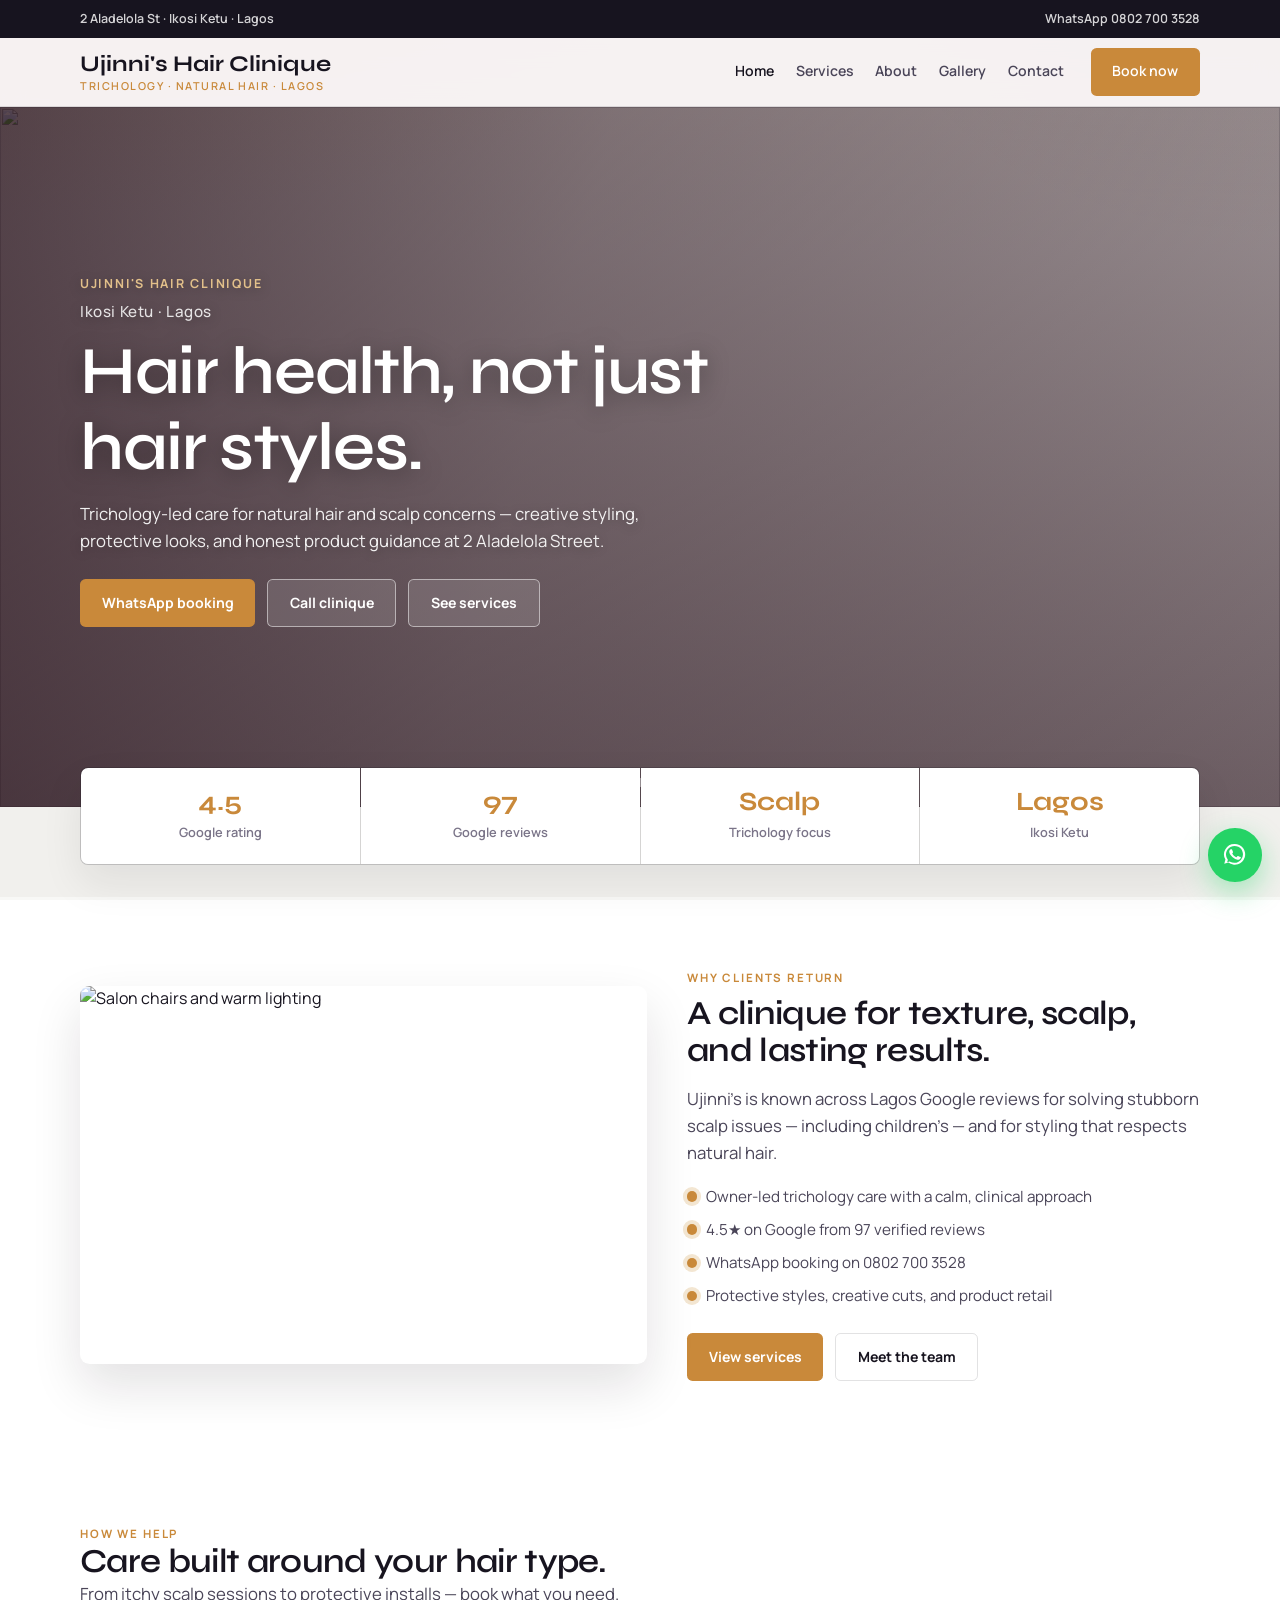
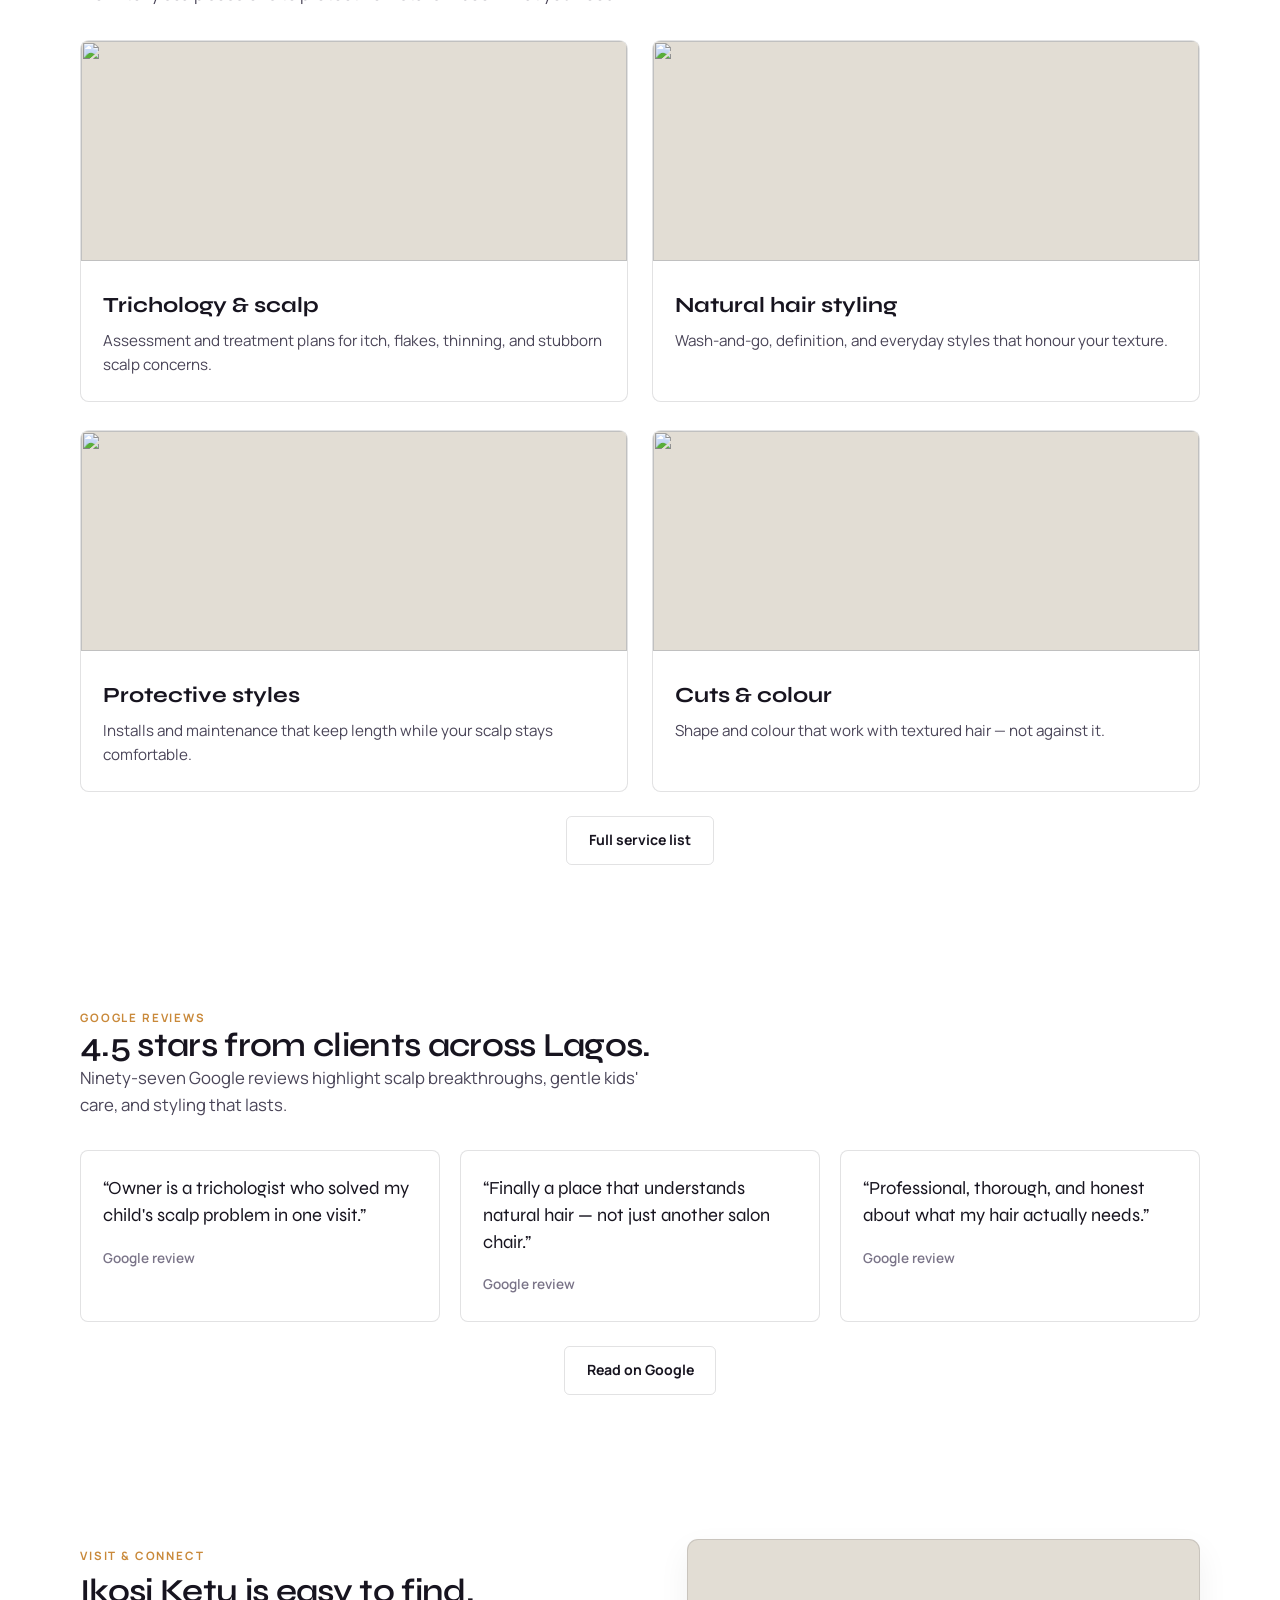
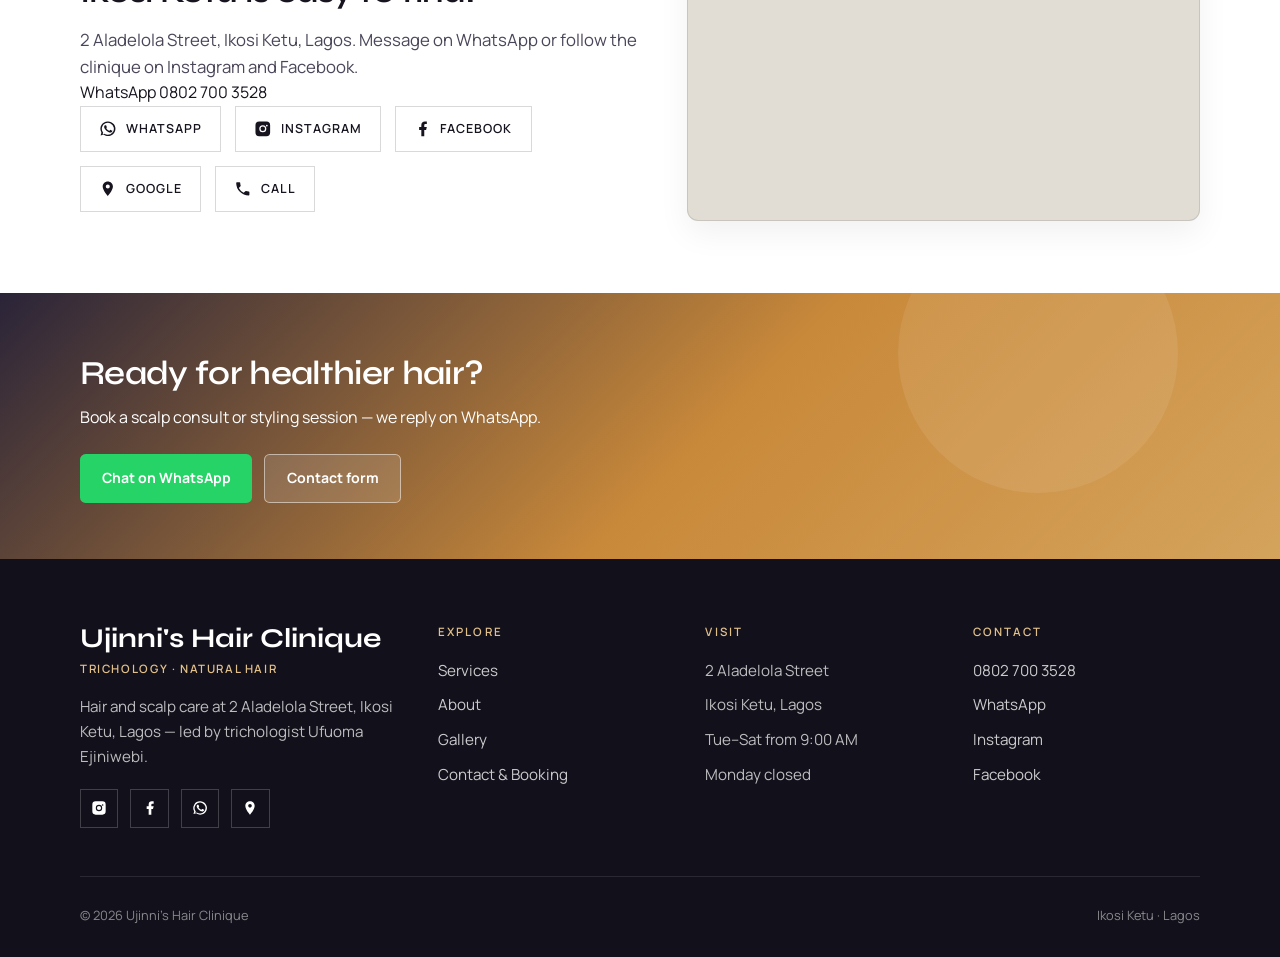
==== commit accf21d7: "Polish service grids, about, gallery, and contact. Two-column responsive service cards, longer about" ====
--- a/index.html
+++ b/index.html
@@ -10,7 +10,7 @@
   <meta property="og:description" content="Natural hair & scalp care in Ikosi Ketu. 4.5★ Google · WhatsApp booking." />
   <meta property="og:image" content="https://images.unsplash.com/photo-1522337360788-8b13dee7a37e?auto=format&fit=crop&w=1400&q=80" />
   <meta name="theme-color" content="#c9893a" />
-  <link rel="stylesheet" href="css/styles.css?v=30" />
+  <link rel="stylesheet" href="css/styles.css?v=31" />
 </head>
 <body>
   <div class="topbar">
@@ -123,6 +123,13 @@
               <p>Installs and maintenance that keep length while your scalp stays comfortable.</p>
             </div>
           </article>
+          <article class="service-card">
+            <div class="media"><img src="https://images.unsplash.com/photo-1562322140-8baeececf3df?auto=format&fit=crop&w=1400&q=80" alt="" width="800" height="500" /></div>
+            <div class="body">
+              <h3>Cuts &amp; colour</h3>
+              <p>Shape and colour that work with textured hair — not against it.</p>
+            </div>
+          </article>
         </div>
         <div class="btn-row reveal" style="margin-top:1.5rem;justify-content:center">
           <a class="btn btn-ghost" href="services.html">Full service list</a>
@@ -235,6 +242,6 @@
     </div>
   </footer>
   <a class="wa-fab" href="https://wa.me/2348027003528" aria-label="WhatsApp"><svg viewBox="0 0 24 24" fill="currentColor"><path d="M17.5 14.4c-.3-.1-1.6-.8-1.8-.9s-.4-.1-.6.1-.7.9-.8 1-.3.2-.6.1a7.4 7.4 0 0 1-2.2-1.4 8.2 8.2 0 0 1-1.5-1.9c-.2-.3 0-.4.1-.6l.4-.5.1-.3a.5.5 0 0 0 0-.5c0-.1-.6-1.5-.8-2s-.4-.5-.6-.5h-.5a1 1 0 0 0-.7.3 3 3 0 0 0-1 2.2 5.2 5.2 0 0 0 1.1 2.8 12 12 0 0 0 4.6 4.1 15.6 15.6 0 0 0 1.6.6 3.8 3.8 0 0 0 1.8.1 2.9 2.9 0 0 0 1.9-1.3 2.4 2.4 0 0 0 .2-1.3c-.1-.1-.3-.2-.6-.3zM12 2a10 10 0 0 0-8.7 15l-1.1 4 4.1-1.1A10 10 0 1 0 12 2zm0 18.2a8.2 8.2 0 0 1-4.2-1.1l-.3-.2-2.5.7.7-2.4-.2-.3A8.2 8.2 0 1 1 12 20.2z"/></svg></a>
-  <script src="js/main.js?v=30"></script>
+  <script src="js/main.js?v=31"></script>
 </body>
 </html>
--- a/css/styles.css
+++ b/css/styles.css
@@ -480,10 +480,11 @@
 .service-tile p { color: var(--ink-soft); font-size: 0.92rem; }
 .service-tile .num { font-weight: 700; color: var(--accent); font-size: 0.85rem; }
 
-.service-cards {
-  display: grid;
-  grid-template-columns: repeat(2, 1fr);
-  gap: 1.25rem;
+.service-cards,
+.service-grid {
+  display: grid;
+  grid-template-columns: repeat(2, minmax(0, 1fr));
+  gap: 1.75rem 1.5rem;
 }
 .service-card {
   background: var(--white);
@@ -496,16 +497,20 @@
   transform: translateY(-6px);
   box-shadow: 0 18px 40px rgba(201, 137, 58, 0.14);
 }
+.service-card .media {
+  overflow: hidden;
+  background: var(--mist);
+}
 .service-card img {
   width: 100%;
-  height: 210px;
+  height: 220px;
   object-fit: cover;
   display: block;
   background: var(--mist);
   transition: transform 0.6s var(--ease);
 }
 .service-card:hover img { transform: scale(1.06); }
-.service-card .body { padding: 1.25rem 1.35rem 1.45rem; }
+.service-card .body { padding: 1.35rem 1.4rem 1.55rem; }
 .service-card h3 {
   font-family: var(--font-display);
   font-size: 1.35rem;
@@ -675,53 +680,141 @@
 }
 .page-hero .display { margin: 0.4rem 0 0.75rem; }
 
+.gallery-wide { width: min(1280px, calc(100% - 1.5rem)); margin-inline: auto; }
 .gallery-grid {
   display: grid;
-  grid-template-columns: repeat(4, 1fr);
-  gap: 0.85rem;
+  grid-template-columns: repeat(12, 1fr);
+  grid-auto-rows: minmax(140px, auto);
+  gap: 1rem;
 }
 .gallery-grid figure {
   position: relative;
-  border-radius: 0.45rem;
+  border-radius: 0.65rem;
   overflow: hidden;
-  min-height: 220px;
+  min-height: 240px;
   background: var(--mist);
-}
-.gallery-grid figure:nth-child(1) {
-  grid-column: span 2;
-  grid-row: span 2;
-  min-height: 460px;
-}
-.gallery-grid figure:nth-child(6) {
-  grid-column: span 2;
-  min-height: 240px;
-}
+  grid-column: span 4;
+  opacity: 0;
+  transform: translateY(28px) scale(0.98);
+  transition: opacity 0.7s var(--ease), transform 0.7s var(--ease), box-shadow 0.4s ease;
+  box-shadow: 0 10px 28px rgba(23, 20, 31, 0.08);
+}
+.gallery-grid.reveal.show figure,
+.gallery-grid figure.show {
+  opacity: 1;
+  transform: none;
+}
+.gallery-grid figure:nth-child(1) { transition-delay: 0.04s; grid-column: span 7; grid-row: span 2; min-height: 520px; }
+.gallery-grid figure:nth-child(2) { transition-delay: 0.1s; grid-column: span 5; min-height: 250px; }
+.gallery-grid figure:nth-child(3) { transition-delay: 0.16s; grid-column: span 5; min-height: 250px; }
+.gallery-grid figure:nth-child(4) { transition-delay: 0.22s; grid-column: span 4; min-height: 280px; }
+.gallery-grid figure:nth-child(5) { transition-delay: 0.28s; grid-column: span 4; min-height: 280px; }
+.gallery-grid figure:nth-child(6) { transition-delay: 0.34s; grid-column: span 4; min-height: 280px; }
+.gallery-grid figure:nth-child(7) { transition-delay: 0.4s; grid-column: span 5; min-height: 300px; }
+.gallery-grid figure:nth-child(8) { transition-delay: 0.46s; grid-column: span 7; min-height: 300px; }
+.gallery-grid figure:nth-child(9) { transition-delay: 0.52s; grid-column: span 6; min-height: 320px; }
+.gallery-grid figure:nth-child(10) { transition-delay: 0.58s; grid-column: span 6; min-height: 320px; }
 .gallery-grid img {
   width: 100%;
   height: 100%;
   object-fit: cover;
   min-height: inherit;
   display: block;
-  transition: transform 0.6s var(--ease);
-}
-.gallery-grid figure:hover img { transform: scale(1.06); }
+  transition: transform 0.85s var(--ease), filter 0.45s ease;
+  filter: saturate(1.05);
+}
+.gallery-grid figure:hover {
+  box-shadow: 0 22px 48px rgba(23, 20, 31, 0.18);
+  z-index: 2;
+}
+.gallery-grid figure:hover img { transform: scale(1.08); filter: saturate(1.12); }
 .gallery-grid figcaption {
   position: absolute;
   inset: auto 0 0 0;
-  padding: 2.25rem 0.9rem 0.85rem;
-  background: linear-gradient(transparent, rgba(16, 24, 20, 0.78));
+  padding: 3rem 1.1rem 1rem;
+  background: linear-gradient(transparent, rgba(18, 16, 26, 0.82));
   color: #fff;
-  font-size: 0.82rem;
-  font-weight: 700;
-}
-
+  font-size: 0.88rem;
+  font-weight: 700;
+  letter-spacing: 0.02em;
+  transform: translateY(8px);
+  opacity: 0.92;
+  transition: transform 0.4s var(--ease), opacity 0.4s ease;
+}
+.gallery-grid figure:hover figcaption {
+  transform: none;
+  opacity: 1;
+}
+
+.contact-page { padding-bottom: 1rem; }
 .contact-grid {
   display: grid;
-  grid-template-columns: 0.95fr 1.05fr;
-  gap: 2rem;
+  grid-template-columns: minmax(0, 0.95fr) minmax(0, 1.05fr);
+  gap: 2rem 2.25rem;
   align-items: start;
 }
-.meta-list { display: grid; gap: 1.15rem; margin: 1.5rem 0; }
+.contact-aside {
+  display: grid;
+  gap: 1.25rem;
+}
+.contact-card {
+  background: var(--white);
+  border: 1px solid var(--line);
+  border-radius: 0.7rem;
+  padding: 1.4rem 1.35rem;
+  box-shadow: 0 12px 32px rgba(23, 20, 31, 0.06);
+}
+.contact-card h2 {
+  font-family: var(--font-display);
+  font-size: 1.25rem;
+  margin: 0 0 1rem;
+}
+.contact-quick {
+  display: grid;
+  grid-template-columns: 1fr 1fr;
+  gap: 0.75rem;
+  margin-bottom: 0.25rem;
+}
+.contact-quick a {
+  display: flex;
+  flex-direction: column;
+  gap: 0.25rem;
+  padding: 1rem 0.95rem;
+  border-radius: 0.55rem;
+  border: 1px solid var(--line);
+  background: var(--snow);
+  transition: transform 0.3s var(--ease), border-color 0.25s ease, background 0.25s ease;
+}
+.contact-quick a:hover {
+  transform: translateY(-3px);
+  border-color: rgba(201, 137, 58, 0.45);
+  background: var(--accent-soft);
+}
+.contact-quick .q-lbl {
+  font-size: 0.68rem;
+  font-weight: 700;
+  letter-spacing: 0.12em;
+  text-transform: uppercase;
+  color: var(--accent);
+}
+.contact-quick .q-val {
+  font-weight: 600;
+  font-size: 0.92rem;
+  color: var(--ink);
+  line-height: 1.35;
+}
+.contact-list,
+.meta-list { display: grid; gap: 1rem; margin: 0; }
+.contact-list li,
+.meta-list li {
+  display: grid;
+  gap: 0.2rem;
+  padding-bottom: 0.85rem;
+  border-bottom: 1px solid var(--line);
+}
+.contact-list li:last-child,
+.meta-list li:last-child { border-bottom: 0; padding-bottom: 0; }
+.contact-list .lbl,
 .meta-list .lbl {
   display: block;
   font-size: 0.72rem;
@@ -729,26 +822,61 @@
   letter-spacing: 0.12em;
   text-transform: uppercase;
   color: var(--accent);
-  margin-bottom: 0.25rem;
-}
+}
+.contact-list a:hover,
 .meta-list a:hover { color: var(--accent-deep); }
-.hours { width: 100%; border-collapse: collapse; margin-top: 0.5rem; }
+.hours {
+  width: 100%;
+  border-collapse: collapse;
+  margin: 0;
+}
+.hours th,
 .hours td {
-  padding: 0.55rem 0;
+  padding: 0.6rem 0;
   border-bottom: 1px solid var(--line);
   font-size: 0.92rem;
-}
-.hours td:last-child { text-align: right; color: var(--ink-soft); }
-.hours tr.today td { color: var(--accent-deep); font-weight: 700; }
-
-.form-panel {
+  font-weight: 500;
+  text-align: left;
+}
+.hours th { color: var(--ink); }
+.hours td { text-align: right; color: var(--ink-soft); }
+.hours tr:last-child th,
+.hours tr:last-child td { border-bottom: 0; }
+.hours tr.today th,
+.hours tr.today td {
+  color: var(--accent-deep);
+  font-weight: 700;
+}
+.map-frame,
+.map {
+  border-radius: 0.7rem;
+  overflow: hidden;
+  border: 1px solid var(--line);
+  min-height: 260px;
+  background: var(--mist);
+  box-shadow: 0 12px 32px rgba(23, 20, 31, 0.06);
+}
+.map-frame iframe,
+.map iframe {
+  width: 100%;
+  height: 280px;
+  border: 0;
+  display: block;
+}
+
+.form-panel,
+.booking {
   background: var(--white);
   border: 1px solid var(--line);
-  border-radius: 0.55rem;
-  padding: 1.75rem 1.6rem;
-  box-shadow: 0 16px 40px rgba(21, 32, 27, 0.07);
-}
-.form-panel .row2 {
+  border-radius: 0.7rem;
+  padding: 1.75rem 1.5rem;
+  box-shadow: 0 16px 40px rgba(23, 20, 31, 0.08);
+}
+.booking .display { margin: 0 0 0.35rem; }
+.booking > .lede { margin-bottom: 1.25rem; }
+.booking .btn { width: 100%; margin-top: 0.35rem; }
+.form-panel .row2,
+.booking .row2 {
   display: grid;
   grid-template-columns: 1fr 1fr;
   gap: 0.85rem;
@@ -785,14 +913,6 @@
   font-size: 0.9rem;
 }
 .form-ok.show { display: block; }
-
-.map {
-  width: 100%;
-  min-height: 340px;
-  border: 0;
-  border-radius: 0.5rem;
-  box-shadow: 0 12px 30px rgba(28, 20, 24, 0.08);
-}
 
 .about-prose { max-width: 42rem; }
 .about-prose p + p { margin-top: 1rem; }
@@ -928,13 +1048,14 @@
 .reveal-delay-3 { transition-delay: 0.24s; }
 
 @media (max-width: 960px) {
-  .split, .contact-grid, .reasons, .feature-grid, .reviews-duo, .loc-strip, .process, .service-preview, .service-cards { grid-template-columns: 1fr; }
+  .split, .contact-grid, .reasons, .feature-grid, .reviews-duo, .loc-strip, .process, .service-preview, .service-cards, .service-grid { grid-template-columns: 1fr; }
   .trust { grid-template-columns: 1fr 1fr; margin-top: 1.5rem; }
   .foot-grid { gap: 2rem; }
-  .gallery-grid { grid-template-columns: 1fr 1fr; }
-  .gallery-grid figure:nth-child(n) { grid-column: span 1; grid-row: auto; min-height: 200px; }
+  .contact-quick { grid-template-columns: 1fr 1fr; }
+  .gallery-grid { grid-template-columns: 1fr 1fr; gap: 0.85rem; }
+  .gallery-grid figure:nth-child(n) { grid-column: span 1; grid-row: auto; min-height: 220px; }
   .gallery-grid figure:nth-child(1),
-  .gallery-grid figure:nth-child(6) { grid-column: span 2; min-height: 260px; }
+  .gallery-grid figure:nth-child(8) { grid-column: span 2; min-height: 300px; }
   .burger { display: grid; }
   .nav {
     position: fixed;
@@ -966,7 +1087,8 @@
   }
   .nav .btn { display: flex; margin: 1.35rem 0 0; width: 100%; }
   .nav .btn-primary { color: #fff; border-bottom: none; }
-  .form-panel .row2 { grid-template-columns: 1fr; }
+  .form-panel .row2,
+  .booking .row2 { grid-template-columns: 1fr; }
   .process { grid-template-columns: 1fr 1fr; }
 }
 
@@ -975,8 +1097,14 @@
   .hero-copy { padding: 1.5rem 0 2.25rem; }
   .topbar .wrap { flex-direction: column; align-items: flex-start; }
   .trust { grid-template-columns: 1fr 1fr; }
+  .service-cards,
+  .service-grid { gap: 1.25rem; }
+  .contact-quick { grid-template-columns: 1fr; }
+  .form-panel,
+  .booking { padding: 1.35rem 1.15rem; }
+  .gallery-wide { width: min(100% - 1.25rem, 1280px); }
   .gallery-grid { grid-template-columns: 1fr; }
-  .gallery-grid figure:nth-child(n) { grid-column: span 1; }
+  .gallery-grid figure:nth-child(n) { grid-column: span 1; min-height: 240px; }
   .site-foot { padding: 3rem 0 1.5rem; }
   .foot-grid { gap: 2rem; }
   .foot-end { flex-wrap: wrap; }
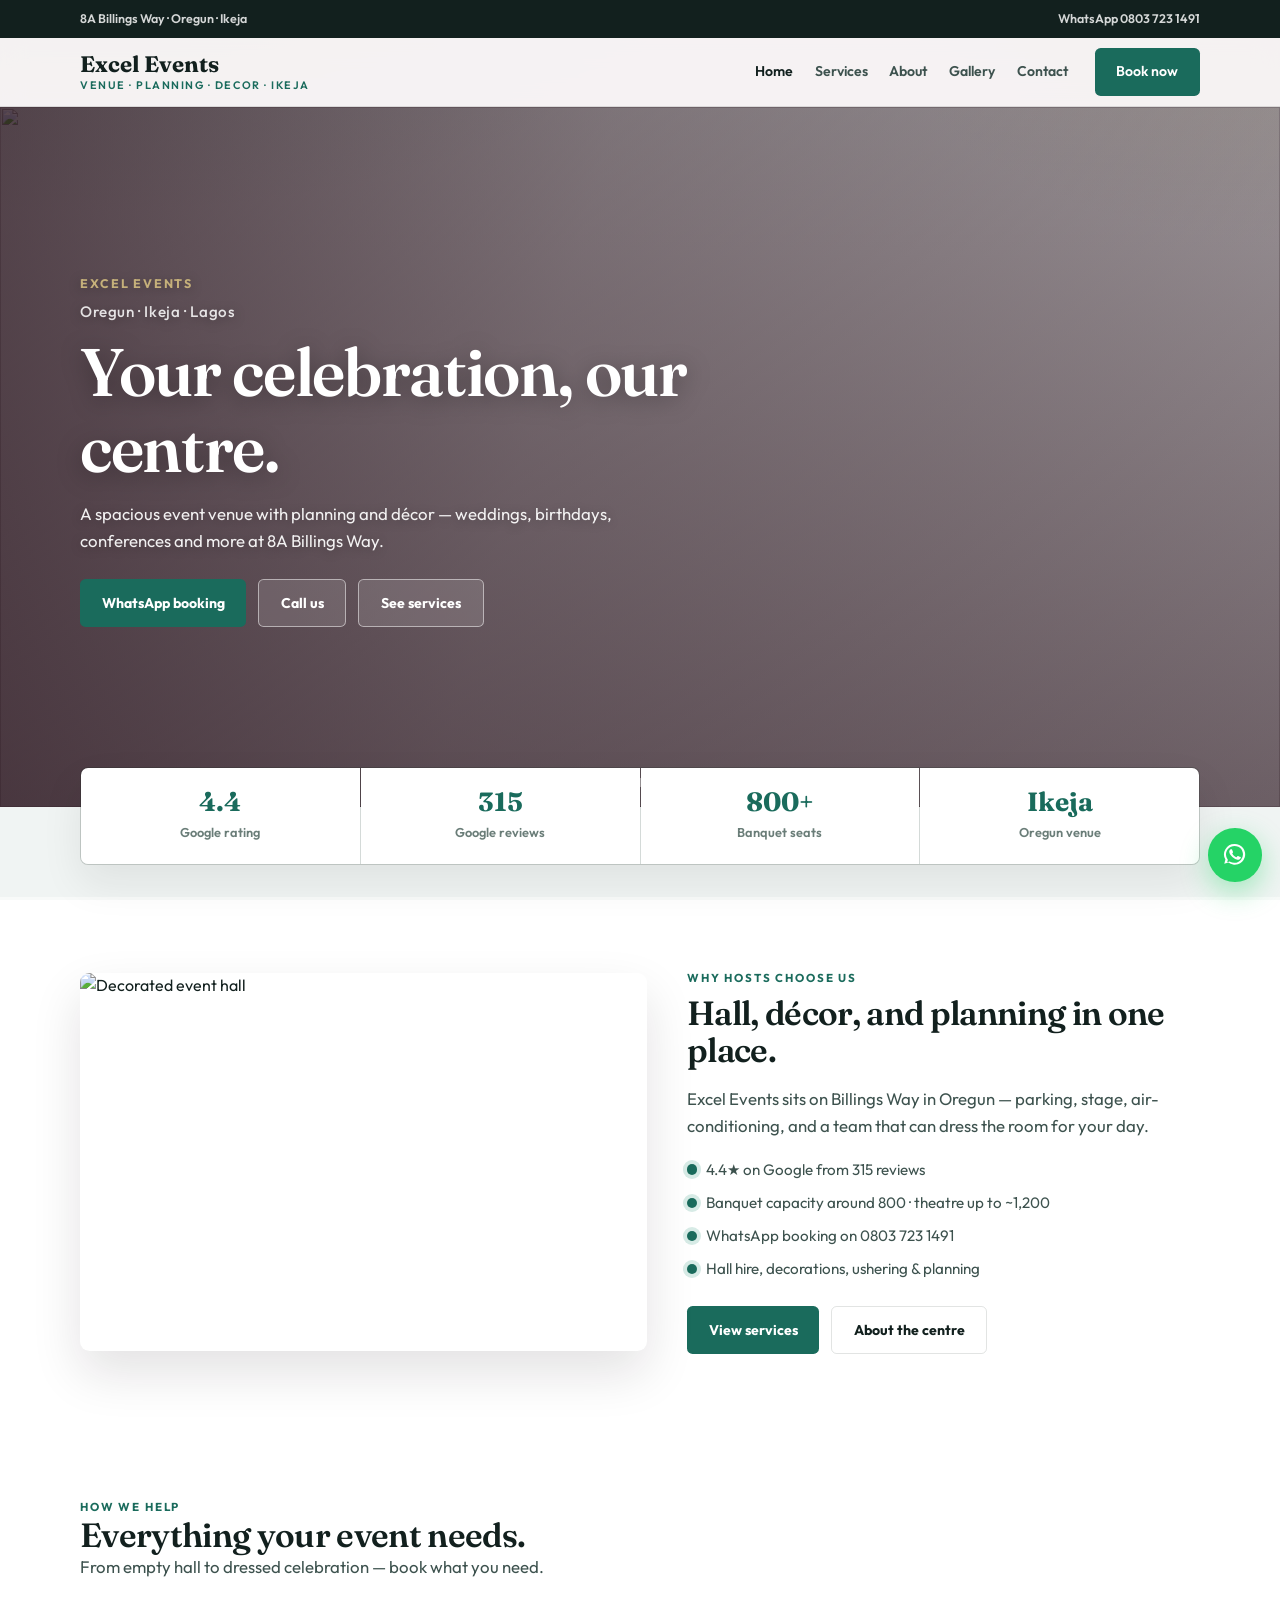
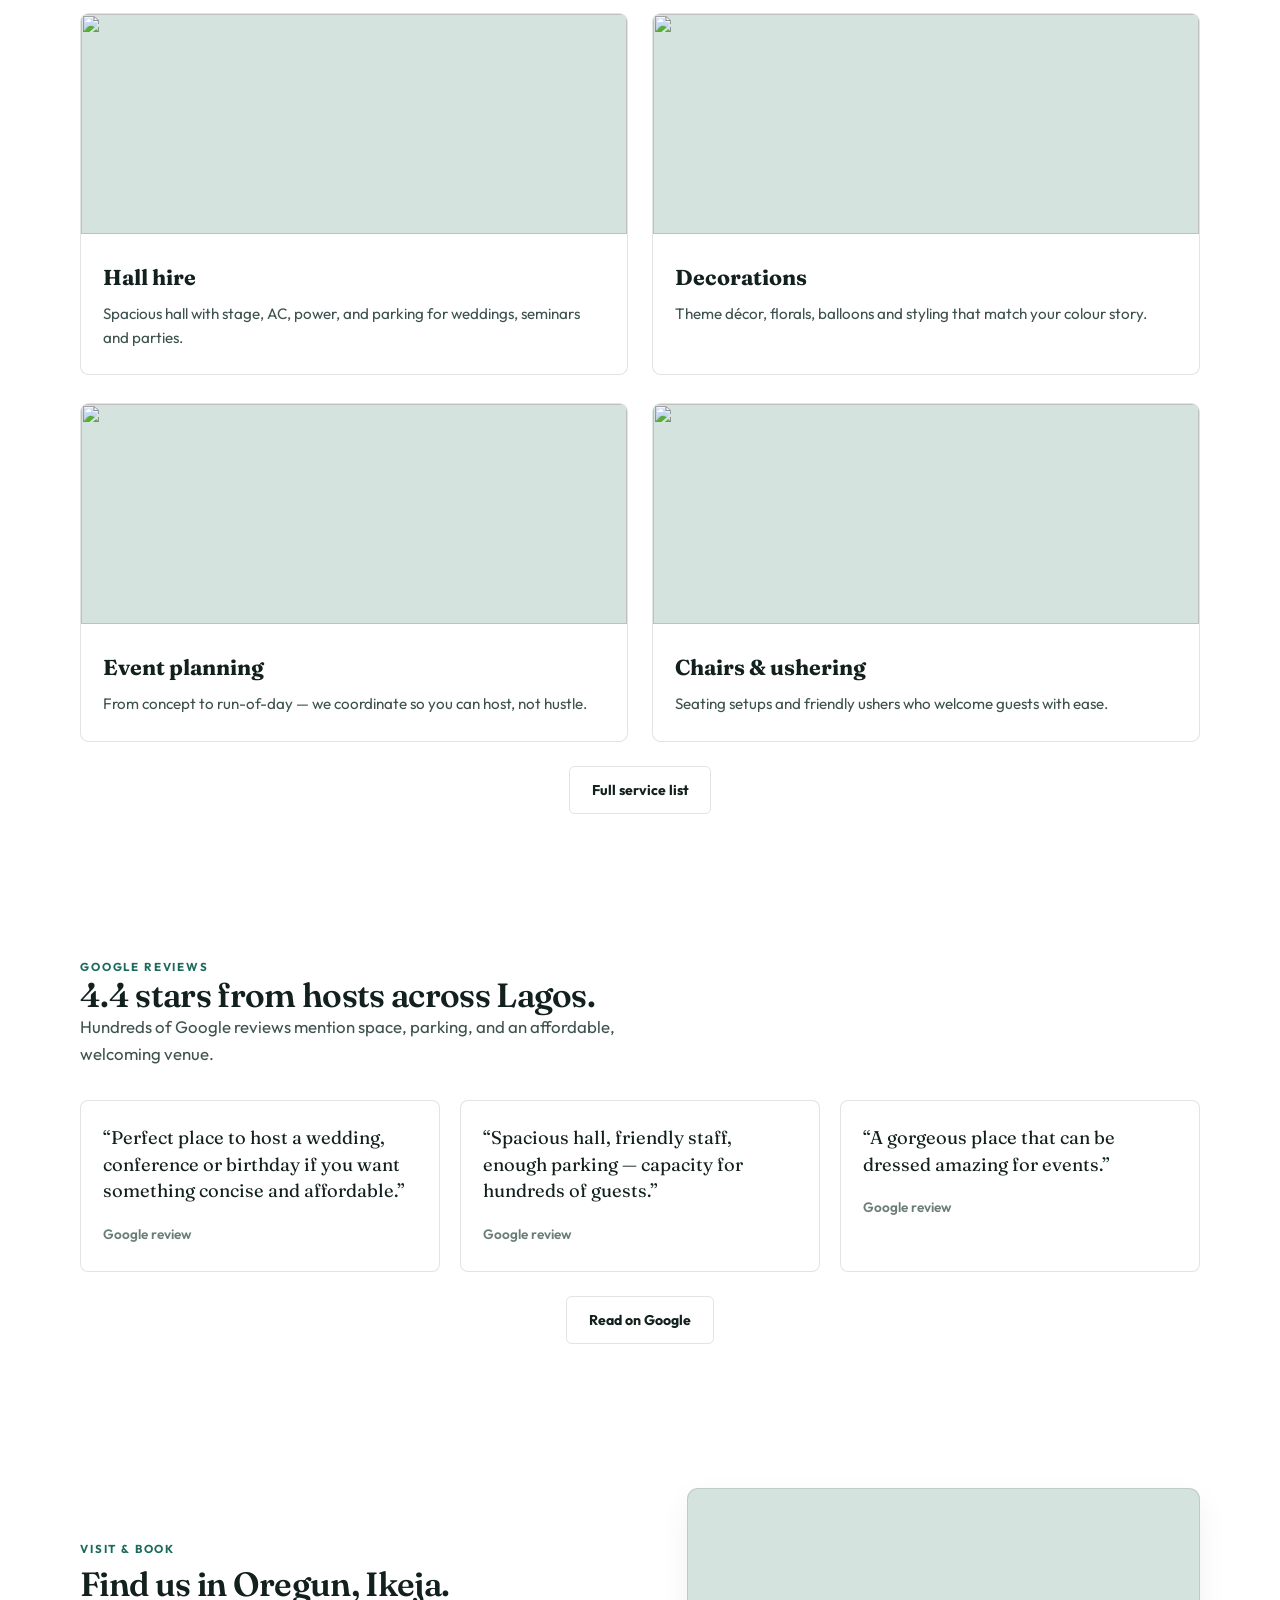
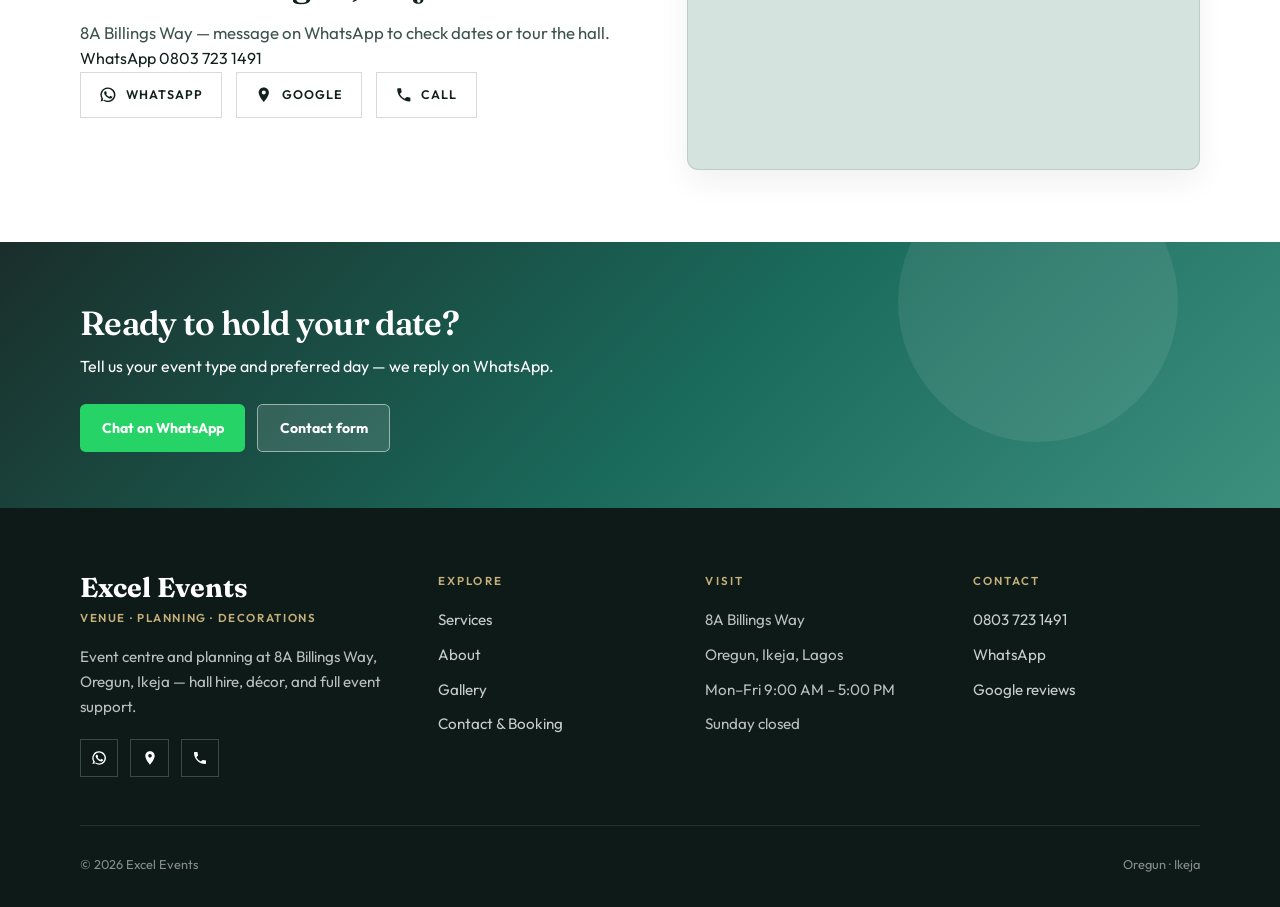
==== commit 2556b367: "Ship Excel Events Ikeja venue demo site. Replace the hair-clinique demo with a teal event-centre sit" ====
--- a/index.html
+++ b/index.html
@@ -3,27 +3,27 @@
 <head>
   <meta charset="UTF-8" />
   <meta name="viewport" content="width=device-width, initial-scale=1.0" />
-  <title>Ujinni's Hair Clinique | Natural Hair & Trichology in Lagos</title>
-  <meta name="description" content="Trichology and natural hair care in Ikosi Ketu, Lagos. 4.5 Google · 97 reviews. WhatsApp 0802 700 3528." />
+  <title>Excel Events | Venue, Planning & Decor in Ikeja Lagos</title>
+  <meta name="description" content="Excel Events Centre — hall hire, décor and planning at 8A Billings Way, Oregun, Ikeja. 4.4 Google · 315 reviews. WhatsApp 0803 723 1491." />
   <link rel="canonical" href="https://saimawan185.github.io/demo_website/" />
-  <meta property="og:title" content="Ujinni's Hair Clinique | Lagos" />
-  <meta property="og:description" content="Natural hair & scalp care in Ikosi Ketu. 4.5★ Google · WhatsApp booking." />
-  <meta property="og:image" content="https://images.unsplash.com/photo-1522337360788-8b13dee7a37e?auto=format&fit=crop&w=1400&q=80" />
-  <meta name="theme-color" content="#c9893a" />
-  <link rel="stylesheet" href="css/styles.css?v=31" />
+  <meta property="og:title" content="Excel Events | Ikeja Lagos" />
+  <meta property="og:description" content="Spacious venue · planning · decorations. Book on WhatsApp." />
+  <meta property="og:image" content="https://images.unsplash.com/photo-1511795409834-ef04bbd61622?auto=format&fit=crop&w=1400&q=80" />
+  <meta name="theme-color" content="#1a6b5c" />
+  <link rel="stylesheet" href="css/styles.css?v=40" />
 </head>
 <body>
   <div class="topbar">
     <div class="wrap">
-      <span>2 Aladelola St · Ikosi Ketu · Lagos</span>
-      <a href="https://wa.me/2348027003528">WhatsApp 0802 700 3528</a>
+      <span>8A Billings Way · Oregun · Ikeja</span>
+      <a href="https://wa.me/2348037231491">WhatsApp 0803 723 1491</a>
     </div>
   </div>
   <header class="site-head">
     <div class="wrap site-head-row">
       <a class="brand" href="index.html">
-        <strong>Ujinni's Hair Clinique</strong>
-        <span>Trichology · Natural hair · Lagos</span>
+        <strong>Excel Events</strong>
+        <span>Venue · Planning · Decor · Ikeja</span>
       </a>
       <button class="burger" type="button" aria-label="Menu" aria-expanded="false"><i></i><i></i><i></i></button>
       <nav class="nav" aria-label="Primary">
@@ -32,28 +32,28 @@
         <a href="about.html">About</a>
         <a href="gallery.html">Gallery</a>
         <a href="contact.html">Contact</a>
-        <a class="btn btn-primary" href="https://wa.me/2348027003528">Book now</a>
+        <a class="btn btn-primary" href="https://wa.me/2348037231491">Book now</a>
       </nav>
     </div>
   </header>
   <main>
     <section class="hero">
       <div class="hero-media" id="hero-slider" aria-hidden="true">
-        <div class="hero-slide is-active"><img src="https://images.unsplash.com/photo-1522337360788-8b13dee7a37e?auto=format&fit=crop&w=1400&q=80" alt="" width="2000" height="1200" /></div>
-        <div class="hero-slide"><img src="https://images.unsplash.com/photo-1560066984-138dadb4c035?auto=format&fit=crop&w=1400&q=80" alt="" width="2000" height="1200" /></div>
-        <div class="hero-slide"><img src="https://images.pexels.com/photos/3993449/pexels-photo-3993449.jpeg?auto=compress&cs=tinysrgb&w=1400" alt="" width="2000" height="1200" /></div>
-        <div class="hero-slide"><img src="https://images.unsplash.com/photo-1519699047748-de8e457a634e?auto=format&fit=crop&w=1400&q=80" alt="" width="2000" height="1200" /></div>
-        <div class="hero-slide"><img src="https://images.unsplash.com/photo-1562322140-8baeececf3df?auto=format&fit=crop&w=1400&q=80" alt="" width="2000" height="1200" /></div>
+        <div class="hero-slide is-active"><img src="https://images.unsplash.com/photo-1511795409834-ef04bbd61622?auto=format&fit=crop&w=1400&q=80" alt="" width="2000" height="1200" /></div>
+        <div class="hero-slide"><img src="https://images.unsplash.com/photo-1464366400600-7168b8af9bc3?auto=format&fit=crop&w=1400&q=80" alt="" width="2000" height="1200" /></div>
+        <div class="hero-slide"><img src="https://images.unsplash.com/photo-1519225421980-715cb0215aed?auto=format&fit=crop&w=1400&q=80" alt="" width="2000" height="1200" /></div>
+        <div class="hero-slide"><img src="https://images.pexels.com/photos/169198/pexels-photo-169198.jpeg?auto=compress&cs=tinysrgb&w=1400" alt="" width="2000" height="1200" /></div>
+        <div class="hero-slide"><img src="https://images.unsplash.com/photo-1478146896981-b80fe463b330?auto=format&fit=crop&w=1400&q=80" alt="" width="2000" height="1200" /></div>
         <div class="hero-dots" id="hero-dots" role="tablist" aria-label="Hero images"></div>
       </div>
       <div class="wrap">
         <div class="hero-copy">
-          <p class="brand-mark">Ujinni's Hair Clinique<em>Ikosi Ketu · Lagos</em></p>
-          <h1 class="display display-xl">Hair health, not just hair styles.</h1>
-          <p class="lede-light">Trichology-led care for natural hair and scalp concerns — creative styling, protective looks, and honest product guidance at 2 Aladelola Street.</p>
+          <p class="brand-mark">Excel Events<em>Oregun · Ikeja · Lagos</em></p>
+          <h1 class="display display-xl">Your celebration, our centre.</h1>
+          <p class="lede-light">A spacious event venue with planning and décor — weddings, birthdays, conferences and more at 8A Billings Way.</p>
           <div class="btn-row">
-            <a class="btn btn-primary" href="https://wa.me/2348027003528">WhatsApp booking</a>
-            <a class="btn btn-ghost-light" href="tel:+2348027003528">Call clinique</a>
+            <a class="btn btn-primary" href="https://wa.me/2348037231491">WhatsApp booking</a>
+            <a class="btn btn-ghost-light" href="tel:+2348037231491">Call us</a>
             <a class="btn btn-ghost-light" href="services.html">See services</a>
           </div>
         </div>
@@ -63,10 +63,10 @@
     <section class="section" style="padding-top:0;padding-bottom:2rem">
       <div class="wrap">
         <div class="trust reveal">
-          <article><b>4.5</b><span>Google rating</span></article>
-          <article><b>97</b><span>Google reviews</span></article>
-          <article><b>Scalp</b><span>Trichology focus</span></article>
-          <article><b>Lagos</b><span>Ikosi Ketu</span></article>
+          <article><b>4.4</b><span>Google rating</span></article>
+          <article><b>315</b><span>Google reviews</span></article>
+          <article><b>800+</b><span>Banquet seats</span></article>
+          <article><b>Ikeja</b><span>Oregun venue</span></article>
         </div>
       </div>
     </section>
@@ -74,21 +74,21 @@
     <section class="section section-soft">
       <div class="wrap split reveal">
         <div class="split-visual">
-          <img src="https://images.unsplash.com/photo-1560066984-138dadb4c035?auto=format&fit=crop&w=1400&q=80" alt="Salon chairs and warm lighting" width="1200" height="800" />
+          <img src="https://images.unsplash.com/photo-1464366400600-7168b8af9bc3?auto=format&fit=crop&w=1400&q=80" alt="Decorated event hall" width="1200" height="800" />
         </div>
         <div class="split-copy">
-          <p class="eyebrow">Why clients return</p>
-          <h2 class="display display-md">A clinique for texture, scalp, and lasting results.</h2>
-          <p class="lede">Ujinni's is known across Lagos Google reviews for solving stubborn scalp issues — including children's — and for styling that respects natural hair.</p>
+          <p class="eyebrow">Why hosts choose us</p>
+          <h2 class="display display-md">Hall, décor, and planning in one place.</h2>
+          <p class="lede">Excel Events sits on Billings Way in Oregun — parking, stage, air-conditioning, and a team that can dress the room for your day.</p>
           <ul class="check-list">
-            <li>Owner-led trichology care with a calm, clinical approach</li>
-            <li>4.5★ on Google from 97 verified reviews</li>
-            <li>WhatsApp booking on 0802 700 3528</li>
-            <li>Protective styles, creative cuts, and product retail</li>
+            <li>4.4★ on Google from 315 reviews</li>
+            <li>Banquet capacity around 800 · theatre up to ~1,200</li>
+            <li>WhatsApp booking on 0803 723 1491</li>
+            <li>Hall hire, decorations, ushering &amp; planning</li>
           </ul>
           <div class="btn-row">
             <a class="btn btn-primary" href="services.html">View services</a>
-            <a class="btn btn-ghost" href="about.html">Meet the team</a>
+            <a class="btn btn-ghost" href="about.html">About the centre</a>
           </div>
         </div>
       </div>
@@ -98,37 +98,25 @@
       <div class="wrap">
         <div class="section-head reveal">
           <p class="eyebrow">How we help</p>
-          <h2 class="display display-md">Care built around your hair type.</h2>
-          <p class="lede">From itchy scalp sessions to protective installs — book what you need.</p>
+          <h2 class="display display-md">Everything your event needs.</h2>
+          <p class="lede">From empty hall to dressed celebration — book what you need.</p>
         </div>
         <div class="service-grid reveal">
           <article class="service-card">
-            <div class="media"><img src="https://images.unsplash.com/photo-1519699047748-de8e457a634e?auto=format&fit=crop&w=1400&q=80" alt="" width="800" height="500" /></div>
-            <div class="body">
-              <h3>Trichology &amp; scalp</h3>
-              <p>Assessment and treatment plans for itch, flakes, thinning, and stubborn scalp concerns.</p>
-            </div>
-          </article>
-          <article class="service-card">
-            <div class="media"><img src="https://images.unsplash.com/photo-1522337360788-8b13dee7a37e?auto=format&fit=crop&w=1400&q=80" alt="" width="800" height="500" /></div>
-            <div class="body">
-              <h3>Natural hair styling</h3>
-              <p>Wash-and-go, definition, and everyday styles that honour your texture.</p>
-            </div>
-          </article>
-          <article class="service-card">
-            <div class="media"><img src="https://images.pexels.com/photos/3993449/pexels-photo-3993449.jpeg?auto=compress&cs=tinysrgb&w=1400" alt="" width="800" height="500" /></div>
-            <div class="body">
-              <h3>Protective styles</h3>
-              <p>Installs and maintenance that keep length while your scalp stays comfortable.</p>
-            </div>
-          </article>
-          <article class="service-card">
-            <div class="media"><img src="https://images.unsplash.com/photo-1562322140-8baeececf3df?auto=format&fit=crop&w=1400&q=80" alt="" width="800" height="500" /></div>
-            <div class="body">
-              <h3>Cuts &amp; colour</h3>
-              <p>Shape and colour that work with textured hair — not against it.</p>
-            </div>
+            <div class="media"><img src="https://images.unsplash.com/photo-1464366400600-7168b8af9bc3?auto=format&fit=crop&w=1400&q=80" alt="" width="800" height="500" /></div>
+            <div class="body"><h3>Hall hire</h3><p>Spacious hall with stage, AC, power, and parking for weddings, seminars and parties.</p></div>
+          </article>
+          <article class="service-card">
+            <div class="media"><img src="https://images.unsplash.com/photo-1519225421980-715cb0215aed?auto=format&fit=crop&w=1400&q=80" alt="" width="800" height="500" /></div>
+            <div class="body"><h3>Decorations</h3><p>Theme décor, florals, balloons and styling that match your colour story.</p></div>
+          </article>
+          <article class="service-card">
+            <div class="media"><img src="https://images.unsplash.com/photo-1511795409834-ef04bbd61622?auto=format&fit=crop&w=1400&q=80" alt="" width="800" height="500" /></div>
+            <div class="body"><h3>Event planning</h3><p>From concept to run-of-day — we coordinate so you can host, not hustle.</p></div>
+          </article>
+          <article class="service-card">
+            <div class="media"><img src="https://images.unsplash.com/photo-1478146896981-b80fe463b330?auto=format&fit=crop&w=1400&q=80" alt="" width="800" height="500" /></div>
+            <div class="body"><h3>Chairs &amp; ushering</h3><p>Seating setups and friendly ushers who welcome guests with ease.</p></div>
           </article>
         </div>
         <div class="btn-row reveal" style="margin-top:1.5rem;justify-content:center">
@@ -141,25 +129,25 @@
       <div class="wrap">
         <div class="section-head reveal">
           <p class="eyebrow">Google reviews</p>
-          <h2 class="display display-md">4.5 stars from clients across Lagos.</h2>
-          <p class="lede">Ninety-seven Google reviews highlight scalp breakthroughs, gentle kids' care, and styling that lasts.</p>
+          <h2 class="display display-md">4.4 stars from hosts across Lagos.</h2>
+          <p class="lede">Hundreds of Google reviews mention space, parking, and an affordable, welcoming venue.</p>
         </div>
         <div class="reviews-duo reveal">
           <blockquote class="quote">
-            <p>“Owner is a trichologist who solved my child's scalp problem in one visit.”</p>
+            <p>“Perfect place to host a wedding, conference or birthday if you want something concise and affordable.”</p>
             <cite>Google review</cite>
           </blockquote>
           <blockquote class="quote">
-            <p>“Finally a place that understands natural hair — not just another salon chair.”</p>
+            <p>“Spacious hall, friendly staff, enough parking — capacity for hundreds of guests.”</p>
             <cite>Google review</cite>
           </blockquote>
           <blockquote class="quote">
-            <p>“Professional, thorough, and honest about what my hair actually needs.”</p>
+            <p>“A gorgeous place that can be dressed amazing for events.”</p>
             <cite>Google review</cite>
           </blockquote>
         </div>
         <div class="btn-row reveal" style="margin-top:1.5rem;justify-content:center">
-          <a class="btn btn-ghost" href="https://www.google.com/maps/place/?q=place_id:ChIJw2WZRVWSOxARP2m5FkO7ZbQ" target="_blank" rel="noopener">Read on Google</a>
+          <a class="btn btn-ghost" href="https://www.google.com/maps/place/?q=place_id:ChIJ13V1e0ySOxARAhe0xTxYSy8" target="_blank" rel="noopener">Read on Google</a>
         </div>
       </div>
     </section>
@@ -167,30 +155,28 @@
     <section class="section">
       <div class="wrap split reveal">
         <div class="split-copy">
-          <p class="eyebrow">Visit &amp; connect</p>
-          <h2 class="display display-md">Ikosi Ketu is easy to find.</h2>
-          <p class="lede">2 Aladelola Street, Ikosi Ketu, Lagos. Message on WhatsApp or follow the clinique on Instagram and Facebook.</p>
-          <p><a href="https://wa.me/2348027003528">WhatsApp 0802 700 3528</a></p>
+          <p class="eyebrow">Visit &amp; book</p>
+          <h2 class="display display-md">Find us in Oregun, Ikeja.</h2>
+          <p class="lede">8A Billings Way — message on WhatsApp to check dates or tour the hall.</p>
+          <p><a href="https://wa.me/2348037231491">WhatsApp 0803 723 1491</a></p>
           <div class="socials">
-            <a class="social social-wa" href="https://wa.me/2348027003528" target="_blank" rel="noopener"><svg viewBox="0 0 24 24" fill="currentColor"><path d="M17.5 14.4c-.3-.1-1.6-.8-1.8-.9s-.4-.1-.6.1-.7.9-.8 1-.3.2-.6.1a7.4 7.4 0 0 1-2.2-1.4 8.2 8.2 0 0 1-1.5-1.9c-.2-.3 0-.4.1-.6l.4-.5.1-.3a.5.5 0 0 0 0-.5c0-.1-.6-1.5-.8-2s-.4-.5-.6-.5h-.5a1 1 0 0 0-.7.3 3 3 0 0 0-1 2.2 5.2 5.2 0 0 0 1.1 2.8 12 12 0 0 0 4.6 4.1 15.6 15.6 0 0 0 1.6.6 3.8 3.8 0 0 0 1.8.1 2.9 2.9 0 0 0 1.9-1.3 2.4 2.4 0 0 0 .2-1.3c-.1-.1-.3-.2-.6-.3zM12 2a10 10 0 0 0-8.7 15l-1.1 4 4.1-1.1A10 10 0 1 0 12 2zm0 18.2a8.2 8.2 0 0 1-4.2-1.1l-.3-.2-2.5.7.7-2.4-.2-.3A8.2 8.2 0 1 1 12 20.2z"/></svg><span class="label">WhatsApp</span></a>
-            <a class="social social-ig" href="https://www.instagram.com/ujinnis_hairclinique/" target="_blank" rel="noopener"><svg viewBox="0 0 24 24" fill="currentColor"><path d="M7 2h10a5 5 0 0 1 5 5v10a5 5 0 0 1-5 5H7a5 5 0 0 1-5-5V7a5 5 0 0 1 5-5zm5 5.2A4.8 4.8 0 1 0 16.8 12 4.8 4.8 0 0 0 12 7.2zm0 7.9A3.1 3.1 0 1 1 15.1 12 3.1 3.1 0 0 1 12 15.1zM17.5 6.4a1.2 1.2 0 1 0 1.2 1.2 1.2 1.2 0 0 0-1.2-1.2z"/></svg><span class="label">Instagram</span></a>
-            <a class="social social-fb" href="https://www.facebook.com/ujinnis2016" target="_blank" rel="noopener"><svg viewBox="0 0 24 24" fill="currentColor"><path d="M14 13.5h2.5l1-4H14v-2c0-1.03 0-2 2-2h1.5V2.14c-.326-.043-1.557-.14-2.857-.14C11.928 2 10 3.657 10 6.7v2.8H7v4h3V22h4v-8.5z"/></svg><span class="label">Facebook</span></a>
-            <a class="social social-g" href="https://www.google.com/maps/search/?api=1&query=Ujinni%27s+Hair+Clinique+2+Aladelola+Street+Ikosi+Ketu+Lagos" target="_blank" rel="noopener"><svg viewBox="0 0 24 24" fill="currentColor"><path d="M12 2C8.1 2 5 5.1 5 9c0 5.2 7 13 7 13s7-7.8 7-13c0-3.9-3.1-7-7-7zm0 9.5A2.5 2.5 0 1 1 12 6a2.5 2.5 0 0 1 0 5.5z"/></svg><span class="label">Google</span></a>
-            <a class="social social-call" href="tel:+2348027003528"><svg viewBox="0 0 24 24" fill="currentColor"><path d="M6.6 10.8a15.1 15.1 0 0 0 6.6 6.6l2.2-2.2a1 1 0 0 1 1-.25 11.4 11.4 0 0 0 3.6.57 1 1 0 0 1 1 1V20a1 1 0 0 1-1 1A17 17 0 0 1 3 4a1 1 0 0 1 1-1h3.5a1 1 0 0 1 1 1 11.4 11.4 0 0 0 .57 3.6 1 1 0 0 1-.25 1z"/></svg><span class="label">Call</span></a>
+            <a class="social social-wa" href="https://wa.me/2348037231491" target="_blank" rel="noopener"><svg viewBox="0 0 24 24" fill="currentColor"><path d="M17.5 14.4c-.3-.1-1.6-.8-1.8-.9s-.4-.1-.6.1-.7.9-.8 1-.3.2-.6.1a7.4 7.4 0 0 1-2.2-1.4 8.2 8.2 0 0 1-1.5-1.9c-.2-.3 0-.4.1-.6l.4-.5.1-.3a.5.5 0 0 0 0-.5c0-.1-.6-1.5-.8-2s-.4-.5-.6-.5h-.5a1 1 0 0 0-.7.3 3 3 0 0 0-1 2.2 5.2 5.2 0 0 0 1.1 2.8 12 12 0 0 0 4.6 4.1 15.6 15.6 0 0 0 1.6.6 3.8 3.8 0 0 0 1.8.1 2.9 2.9 0 0 0 1.9-1.3 2.4 2.4 0 0 0 .2-1.3c-.1-.1-.3-.2-.6-.3zM12 2a10 10 0 0 0-8.7 15l-1.1 4 4.1-1.1A10 10 0 1 0 12 2zm0 18.2a8.2 8.2 0 0 1-4.2-1.1l-.3-.2-2.5.7.7-2.4-.2-.3A8.2 8.2 0 1 1 12 20.2z"/></svg><span class="label">WhatsApp</span></a>
+            <a class="social social-g" href="https://www.google.com/maps/search/?api=1&query=Excel+Events+8A+Billings+Way+Oregun+Ikeja+Lagos" target="_blank" rel="noopener"><svg viewBox="0 0 24 24" fill="currentColor"><path d="M12 2C8.1 2 5 5.1 5 9c0 5.2 7 13 7 13s7-7.8 7-13c0-3.9-3.1-7-7-7zm0 9.5A2.5 2.5 0 1 1 12 6a2.5 2.5 0 0 1 0 5.5z"/></svg><span class="label">Google</span></a>
+            <a class="social social-call" href="tel:+2348037231491"><svg viewBox="0 0 24 24" fill="currentColor"><path d="M6.6 10.8a15.1 15.1 0 0 0 6.6 6.6l2.2-2.2a1 1 0 0 1 1-.25 11.4 11.4 0 0 0 3.6.57 1 1 0 0 1 1 1V20a1 1 0 0 1-1 1A17 17 0 0 1 3 4a1 1 0 0 1 1-1h3.5a1 1 0 0 1 1 1 11.4 11.4 0 0 0 .57 3.6 1 1 0 0 1-.25 1z"/></svg><span class="label">Call</span></a>
           </div>
         </div>
         <div class="map-frame">
-          <iframe title="Ujinni's Hair Clinique on Google Maps" loading="lazy" referrerpolicy="no-referrer-when-downgrade" src="https://maps.google.com/maps?q=Ujinni%27s%20Hair%20Clinique%202%20Aladelola%20Street%20Ikosi%20Ketu%20Lagos&z=16&output=embed"></iframe>
+          <iframe title="Excel Events on Google Maps" loading="lazy" referrerpolicy="no-referrer-when-downgrade" src="https://maps.google.com/maps?q=Excel%20Events%208A%20Billings%20Way%20Oregun%20Ikeja%20Lagos&z=16&output=embed"></iframe>
         </div>
       </div>
     </section>
 
     <section class="cta-band">
       <div class="wrap">
-        <h2 class="display display-md">Ready for healthier hair?</h2>
-        <p>Book a scalp consult or styling session — we reply on WhatsApp.</p>
+        <h2 class="display display-md">Ready to hold your date?</h2>
+        <p>Tell us your event type and preferred day — we reply on WhatsApp.</p>
         <div class="btn-row">
-          <a class="btn btn-wa" href="https://wa.me/2348027003528">Chat on WhatsApp</a>
+          <a class="btn btn-wa" href="https://wa.me/2348037231491">Chat on WhatsApp</a>
           <a class="btn btn-ghost-light" href="contact.html">Contact form</a>
         </div>
       </div>
@@ -200,14 +186,13 @@
     <div class="wrap">
       <div class="foot-grid">
         <div class="foot-brand">
-          <div class="foot-name">Ujinni's Hair Clinique</div>
-          <div class="foot-tag">Trichology · Natural hair</div>
-          <p>Hair and scalp care at 2 Aladelola Street, Ikosi Ketu, Lagos — led by trichologist Ufuoma Ejiniwebi.</p>
+          <div class="foot-name">Excel Events</div>
+          <div class="foot-tag">Venue · Planning · Decorations</div>
+          <p>Event centre and planning at 8A Billings Way, Oregun, Ikeja — hall hire, décor, and full event support.</p>
           <div class="footer-social">
-            <a href="https://www.instagram.com/ujinnis_hairclinique/" target="_blank" rel="noopener" aria-label="Instagram"><svg viewBox="0 0 24 24" fill="currentColor"><path d="M7 2h10a5 5 0 0 1 5 5v10a5 5 0 0 1-5 5H7a5 5 0 0 1-5-5V7a5 5 0 0 1 5-5zm5 5.2A4.8 4.8 0 1 0 16.8 12 4.8 4.8 0 0 0 12 7.2zm0 7.9A3.1 3.1 0 1 1 15.1 12 3.1 3.1 0 0 1 12 15.1zM17.5 6.4a1.2 1.2 0 1 0 1.2 1.2 1.2 1.2 0 0 0-1.2-1.2z"/></svg></a>
-            <a href="https://www.facebook.com/ujinnis2016" target="_blank" rel="noopener" aria-label="Facebook"><svg viewBox="0 0 24 24" fill="currentColor"><path d="M14 13.5h2.5l1-4H14v-2c0-1.03 0-2 2-2h1.5V2.14c-.326-.043-1.557-.14-2.857-.14C11.928 2 10 3.657 10 6.7v2.8H7v4h3V22h4v-8.5z"/></svg></a>
-            <a href="https://wa.me/2348027003528" target="_blank" rel="noopener" aria-label="WhatsApp"><svg viewBox="0 0 24 24" fill="currentColor"><path d="M17.5 14.4c-.3-.1-1.6-.8-1.8-.9s-.4-.1-.6.1-.7.9-.8 1-.3.2-.6.1a7.4 7.4 0 0 1-2.2-1.4 8.2 8.2 0 0 1-1.5-1.9c-.2-.3 0-.4.1-.6l.4-.5.1-.3a.5.5 0 0 0 0-.5c0-.1-.6-1.5-.8-2s-.4-.5-.6-.5h-.5a1 1 0 0 0-.7.3 3 3 0 0 0-1 2.2 5.2 5.2 0 0 0 1.1 2.8 12 12 0 0 0 4.6 4.1 15.6 15.6 0 0 0 1.6.6 3.8 3.8 0 0 0 1.8.1 2.9 2.9 0 0 0 1.9-1.3 2.4 2.4 0 0 0 .2-1.3c-.1-.1-.3-.2-.6-.3zM12 2a10 10 0 0 0-8.7 15l-1.1 4 4.1-1.1A10 10 0 1 0 12 2zm0 18.2a8.2 8.2 0 0 1-4.2-1.1l-.3-.2-2.5.7.7-2.4-.2-.3A8.2 8.2 0 1 1 12 20.2z"/></svg></a>
-            <a href="https://www.google.com/maps/search/?api=1&query=Ujinni%27s+Hair+Clinique+2+Aladelola+Street+Ikosi+Ketu+Lagos" target="_blank" rel="noopener" aria-label="Google Maps"><svg viewBox="0 0 24 24" fill="currentColor"><path d="M12 2C8.1 2 5 5.1 5 9c0 5.2 7 13 7 13s7-7.8 7-13c0-3.9-3.1-7-7-7zm0 9.5A2.5 2.5 0 1 1 12 6a2.5 2.5 0 0 1 0 5.5z"/></svg></a>
+            <a href="https://wa.me/2348037231491" target="_blank" rel="noopener" aria-label="WhatsApp"><svg viewBox="0 0 24 24" fill="currentColor"><path d="M17.5 14.4c-.3-.1-1.6-.8-1.8-.9s-.4-.1-.6.1-.7.9-.8 1-.3.2-.6.1a7.4 7.4 0 0 1-2.2-1.4 8.2 8.2 0 0 1-1.5-1.9c-.2-.3 0-.4.1-.6l.4-.5.1-.3a.5.5 0 0 0 0-.5c0-.1-.6-1.5-.8-2s-.4-.5-.6-.5h-.5a1 1 0 0 0-.7.3 3 3 0 0 0-1 2.2 5.2 5.2 0 0 0 1.1 2.8 12 12 0 0 0 4.6 4.1 15.6 15.6 0 0 0 1.6.6 3.8 3.8 0 0 0 1.8.1 2.9 2.9 0 0 0 1.9-1.3 2.4 2.4 0 0 0 .2-1.3c-.1-.1-.3-.2-.6-.3zM12 2a10 10 0 0 0-8.7 15l-1.1 4 4.1-1.1A10 10 0 1 0 12 2zm0 18.2a8.2 8.2 0 0 1-4.2-1.1l-.3-.2-2.5.7.7-2.4-.2-.3A8.2 8.2 0 1 1 12 20.2z"/></svg></a>
+            <a href="https://www.google.com/maps/search/?api=1&query=Excel+Events+8A+Billings+Way+Oregun+Ikeja+Lagos" target="_blank" rel="noopener" aria-label="Google Maps"><svg viewBox="0 0 24 24" fill="currentColor"><path d="M12 2C8.1 2 5 5.1 5 9c0 5.2 7 13 7 13s7-7.8 7-13c0-3.9-3.1-7-7-7zm0 9.5A2.5 2.5 0 1 1 12 6a2.5 2.5 0 0 1 0 5.5z"/></svg></a>
+            <a href="tel:+2348037231491" aria-label="Call"><svg viewBox="0 0 24 24" fill="currentColor"><path d="M6.6 10.8a15.1 15.1 0 0 0 6.6 6.6l2.2-2.2a1 1 0 0 1 1-.25 11.4 11.4 0 0 0 3.6.57 1 1 0 0 1 1 1V20a1 1 0 0 1-1 1A17 17 0 0 1 3 4a1 1 0 0 1 1-1h3.5a1 1 0 0 1 1 1 11.4 11.4 0 0 0 .57 3.6 1 1 0 0 1-.25 1z"/></svg></a>
           </div>
         </div>
         <div>
@@ -222,26 +207,25 @@
         <div>
           <h4>Visit</h4>
           <ul>
-            <li>2 Aladelola Street</li>
-            <li>Ikosi Ketu, Lagos</li>
-            <li>Tue–Sat from 9:00 AM</li>
-            <li>Monday closed</li>
+            <li>8A Billings Way</li>
+            <li>Oregun, Ikeja, Lagos</li>
+            <li>Mon–Fri 9:00 AM – 5:00 PM</li>
+            <li>Sunday closed</li>
           </ul>
         </div>
         <div>
           <h4>Contact</h4>
           <ul>
-            <li><a href="tel:+2348027003528">0802 700 3528</a></li>
-            <li><a href="https://wa.me/2348027003528" target="_blank" rel="noopener">WhatsApp</a></li>
-            <li><a href="https://www.instagram.com/ujinnis_hairclinique/" target="_blank" rel="noopener">Instagram</a></li>
-            <li><a href="https://www.facebook.com/ujinnis2016" target="_blank" rel="noopener">Facebook</a></li>
-          </ul>
-        </div>
-      </div>
-      <div class="foot-end"><p>&copy; <span id="year">2026</span> Ujinni's Hair Clinique</p><p>Ikosi Ketu · Lagos</p></div>
+            <li><a href="tel:+2348037231491">0803 723 1491</a></li>
+            <li><a href="https://wa.me/2348037231491" target="_blank" rel="noopener">WhatsApp</a></li>
+            <li><a href="https://www.google.com/maps/place/?q=place_id:ChIJ13V1e0ySOxARAhe0xTxYSy8" target="_blank" rel="noopener">Google reviews</a></li>
+          </ul>
+        </div>
+      </div>
+      <div class="foot-end"><p>&copy; <span id="year">2026</span> Excel Events</p><p>Oregun · Ikeja</p></div>
     </div>
   </footer>
-  <a class="wa-fab" href="https://wa.me/2348027003528" aria-label="WhatsApp"><svg viewBox="0 0 24 24" fill="currentColor"><path d="M17.5 14.4c-.3-.1-1.6-.8-1.8-.9s-.4-.1-.6.1-.7.9-.8 1-.3.2-.6.1a7.4 7.4 0 0 1-2.2-1.4 8.2 8.2 0 0 1-1.5-1.9c-.2-.3 0-.4.1-.6l.4-.5.1-.3a.5.5 0 0 0 0-.5c0-.1-.6-1.5-.8-2s-.4-.5-.6-.5h-.5a1 1 0 0 0-.7.3 3 3 0 0 0-1 2.2 5.2 5.2 0 0 0 1.1 2.8 12 12 0 0 0 4.6 4.1 15.6 15.6 0 0 0 1.6.6 3.8 3.8 0 0 0 1.8.1 2.9 2.9 0 0 0 1.9-1.3 2.4 2.4 0 0 0 .2-1.3c-.1-.1-.3-.2-.6-.3zM12 2a10 10 0 0 0-8.7 15l-1.1 4 4.1-1.1A10 10 0 1 0 12 2zm0 18.2a8.2 8.2 0 0 1-4.2-1.1l-.3-.2-2.5.7.7-2.4-.2-.3A8.2 8.2 0 1 1 12 20.2z"/></svg></a>
-  <script src="js/main.js?v=31"></script>
+  <a class="wa-fab" href="https://wa.me/2348037231491" aria-label="WhatsApp"><svg viewBox="0 0 24 24" fill="currentColor"><path d="M17.5 14.4c-.3-.1-1.6-.8-1.8-.9s-.4-.1-.6.1-.7.9-.8 1-.3.2-.6.1a7.4 7.4 0 0 1-2.2-1.4 8.2 8.2 0 0 1-1.5-1.9c-.2-.3 0-.4.1-.6l.4-.5.1-.3a.5.5 0 0 0 0-.5c0-.1-.6-1.5-.8-2s-.4-.5-.6-.5h-.5a1 1 0 0 0-.7.3 3 3 0 0 0-1 2.2 5.2 5.2 0 0 0 1.1 2.8 12 12 0 0 0 4.6 4.1 15.6 15.6 0 0 0 1.6.6 3.8 3.8 0 0 0 1.8.1 2.9 2.9 0 0 0 1.9-1.3 2.4 2.4 0 0 0 .2-1.3c-.1-.1-.3-.2-.6-.3zM12 2a10 10 0 0 0-8.7 15l-1.1 4 4.1-1.1A10 10 0 1 0 12 2zm0 18.2a8.2 8.2 0 0 1-4.2-1.1l-.3-.2-2.5.7.7-2.4-.2-.3A8.2 8.2 0 1 1 12 20.2z"/></svg></a>
+  <script src="js/main.js?v=40"></script>
 </body>
 </html>
--- a/css/styles.css
+++ b/css/styles.css
@@ -1,22 +1,22 @@
-@import url('https://fonts.googleapis.com/css2?family=Syne:wght@500;600;700;800&family=Manrope:wght@400;500;600;700&display=swap');
+@import url('https://fonts.googleapis.com/css2?family=Fraunces:opsz,wght@9..144,500;600;700&family=Outfit:wght@400;500;600;700&display=swap');
 
 :root {
-  --snow: #f1f0ed;
+  --snow: #f0f4f3;
   --white: #ffffff;
-  --mist: #e2ddd4;
-  --ink: #17141f;
-  --ink-soft: #4a4558;
-  --mute: #7a7488;
-  --line: rgba(23, 20, 31, 0.12);
-  --accent: #c9893a;
-  --accent-deep: #a66d28;
-  --accent-soft: #f3e6d2;
+  --mist: #d5e3df;
+  --ink: #12201e;
+  --ink-soft: #3d524e;
+  --mute: #6a7d78;
+  --line: rgba(18, 32, 30, 0.12);
+  --accent: #1a6b5c;
+  --accent-deep: #0f5246;
+  --accent-soft: #d7ebe6;
   --wa: #25d366;
   --fb: #1877f2;
   --ig: #c13584;
   --gmaps: #ea4335;
-  --font-display: 'Syne', sans-serif;
-  --font-body: 'Manrope', sans-serif;
+  --font-display: 'Fraunces', Georgia, serif;
+  --font-body: 'Outfit', sans-serif;
   --ease: cubic-bezier(0.22, 1, 0.36, 1);
   --header-h: 4.25rem;
 }
@@ -26,9 +26,9 @@
 body {
   font-family: var(--font-body);
   background:
-    radial-gradient(1100px 520px at 8% -8%, rgba(201, 137, 58, 0.14), transparent 55%),
-    radial-gradient(800px 480px at 100% 0%, rgba(23, 20, 31, 0.06), transparent 50%),
-    linear-gradient(180deg, #ebe7e0 0%, var(--snow) 28%, var(--snow) 100%);
+    radial-gradient(1100px 520px at 8% -8%, rgba(26, 107, 92, 0.12), transparent 55%),
+    radial-gradient(800px 480px at 100% 0%, rgba(197, 176, 122, 0.18), transparent 50%),
+    linear-gradient(180deg, #e6efec 0%, var(--snow) 28%, var(--snow) 100%);
   background-attachment: fixed;
   color: var(--ink);
   line-height: 1.6;
@@ -79,7 +79,7 @@
   border-radius: 0.35rem;
   transition: transform 0.35s var(--ease), background 0.25s ease, color 0.25s ease, border-color 0.25s ease, box-shadow 0.25s ease;
 }
-.btn:hover { transform: translateY(-2px); box-shadow: 0 10px 24px rgba(201, 137, 58, 0.18); }
+.btn:hover { transform: translateY(-2px); box-shadow: 0 10px 24px rgba(26, 107, 92, 0.18); }
 .btn-primary { background: var(--accent); color: #fff; }
 .btn-primary:hover { background: var(--accent-deep); }
 .btn-ghost {
@@ -310,7 +310,7 @@
   font-weight: 700;
   letter-spacing: 0.14em;
   text-transform: uppercase;
-  color: #e2c08a;
+  color: #c5b07a;
   margin-bottom: 0.65rem;
   text-shadow: 0 2px 12px rgba(0, 0, 0, 0.35);
   animation: brandPulse 4.5s var(--ease) infinite alternate;
@@ -426,8 +426,8 @@
 }
 .feature-card:hover, .reasons article:hover {
   transform: translateY(-6px);
-  box-shadow: 0 16px 36px rgba(201, 137, 58, 0.12);
-  border-color: rgba(201, 137, 58, 0.25);
+  box-shadow: 0 16px 36px rgba(26, 107, 92, 0.12);
+  border-color: rgba(26, 107, 92, 0.25);
 }
 .feature-card h3, .reasons h3 {
   font-family: var(--font-display);
@@ -470,7 +470,7 @@
 }
 .service-tile:hover {
   transform: translateY(-4px);
-  box-shadow: 0 14px 30px rgba(201, 137, 58, 0.1);
+  box-shadow: 0 14px 30px rgba(26, 107, 92, 0.1);
 }
 .service-tile h3 {
   font-family: var(--font-display);
@@ -495,7 +495,7 @@
 }
 .service-card:hover {
   transform: translateY(-6px);
-  box-shadow: 0 18px 40px rgba(201, 137, 58, 0.14);
+  box-shadow: 0 18px 40px rgba(26, 107, 92, 0.14);
 }
 .service-card .media {
   overflow: hidden;
@@ -568,7 +568,7 @@
 .quote:hover,
 .reviews-duo blockquote:hover {
   transform: translateY(-4px);
-  box-shadow: 0 14px 30px rgba(201, 137, 58, 0.1);
+  box-shadow: 0 14px 30px rgba(26, 107, 92, 0.1);
 }
 .quote p,
 .reviews-duo blockquote p {
@@ -623,14 +623,14 @@
   gap: 1.5rem;
 }
 .loc-copy {
-  background: linear-gradient(160deg, #2a2438, #12101a 70%);
+  background: linear-gradient(160deg, #1a2e2a, #0d1a18 70%);
   color: rgba(255, 255, 255, 0.88);
   border-radius: 0.5rem;
   padding: 1.75rem 1.5rem;
 }
 .loc-copy .display { color: #fff; margin: 0.4rem 0 0.75rem; }
 .loc-copy > a,
-.loc-copy p > a { color: #e2c08a; }
+.loc-copy p > a { color: #c5b07a; }
 .loc-copy > a:hover,
 .loc-copy p > a:hover { color: #fff; }
 .loc-map {
@@ -647,7 +647,7 @@
 }
 
 .cta-band {
-  background: linear-gradient(135deg, #2a2438, #c9893a 55%, #d4a35c);
+  background: linear-gradient(135deg, #1a2e2a, #1a6b5c 55%, #3d8f7e);
   color: #fff;
   padding: 3.5rem 0;
   position: relative;
@@ -675,8 +675,8 @@
   padding: 3.75rem 0 2.25rem;
   border-bottom: 1px solid var(--line);
   background:
-    radial-gradient(700px 280px at 0% 0%, rgba(201, 137, 58, 0.1), transparent 60%),
-    linear-gradient(180deg, rgba(243, 230, 210, 0.7), transparent);
+    radial-gradient(700px 280px at 0% 0%, rgba(26, 107, 92, 0.1), transparent 60%),
+    linear-gradient(180deg, rgba(215, 235, 230, 0.75), transparent);
 }
 .page-hero .display { margin: 0.4rem 0 0.75rem; }
 
@@ -787,7 +787,7 @@
 }
 .contact-quick a:hover {
   transform: translateY(-3px);
-  border-color: rgba(201, 137, 58, 0.45);
+  border-color: rgba(26, 107, 92, 0.45);
   background: var(--accent-soft);
 }
 .contact-quick .q-lbl {
@@ -920,7 +920,7 @@
 
 /* Footer — matched to demo_website_1 layout */
 .site-foot {
-  background: #12101a;
+  background: #0d1a18;
   color: rgba(255, 255, 255, 0.78);
   padding: 4rem 0 2rem;
 }
@@ -940,7 +940,7 @@
   font-weight: 600;
   letter-spacing: 0.14em;
   text-transform: uppercase;
-  color: #e2c08a;
+  color: #c5b07a;
 }
 .foot-brand p {
   max-width: 28rem;
@@ -968,7 +968,7 @@
   font-weight: 600;
   letter-spacing: 0.18em;
   text-transform: uppercase;
-  color: #e2c08a;
+  color: #c5b07a;
   margin-bottom: 1.1rem;
 }
 .foot-grid ul { display: grid; gap: 0.65rem; }
@@ -1067,7 +1067,7 @@
     margin: 0;
     z-index: 110;
     box-sizing: border-box;
-    background: #f4f1ec;
+    background: #eef5f3;
     flex-direction: column;
     align-items: stretch;
     padding: calc(var(--header-h) + 1.25rem) 1.5rem max(1.5rem, env(safe-area-inset-bottom));
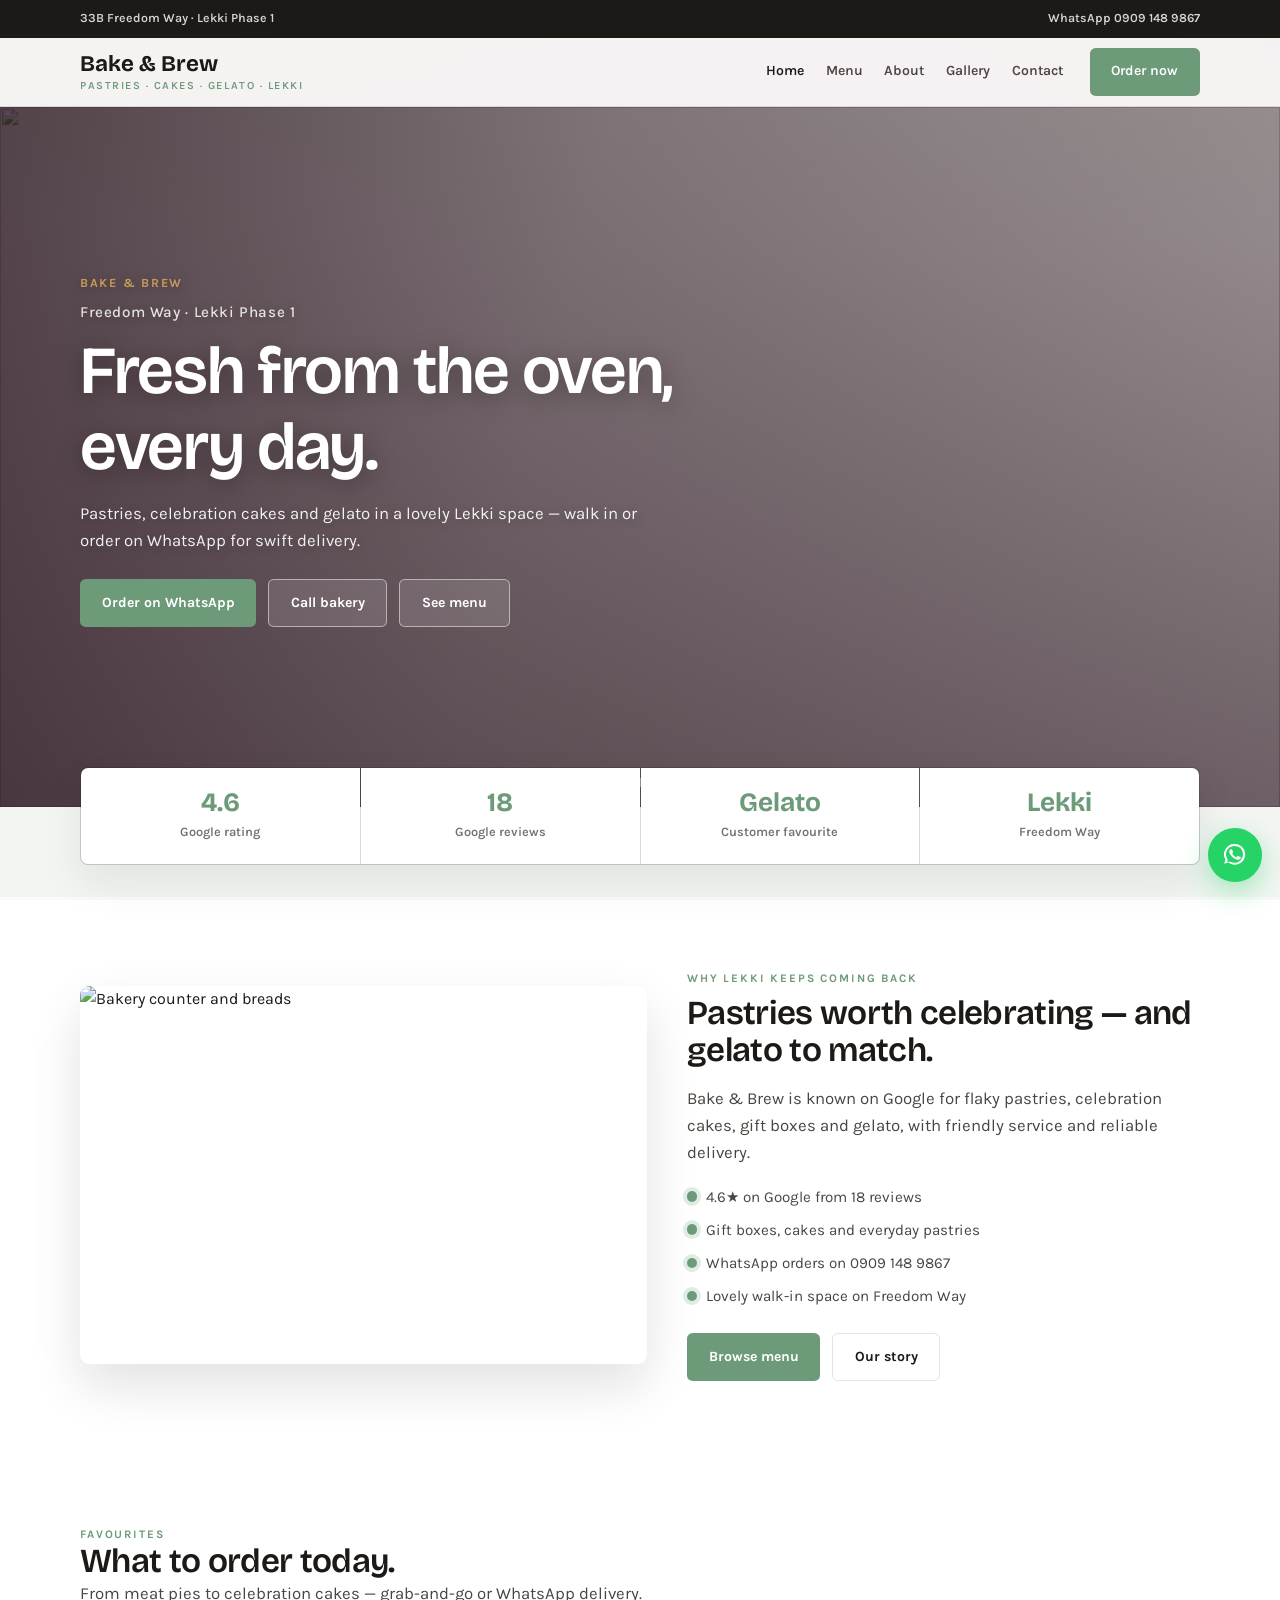
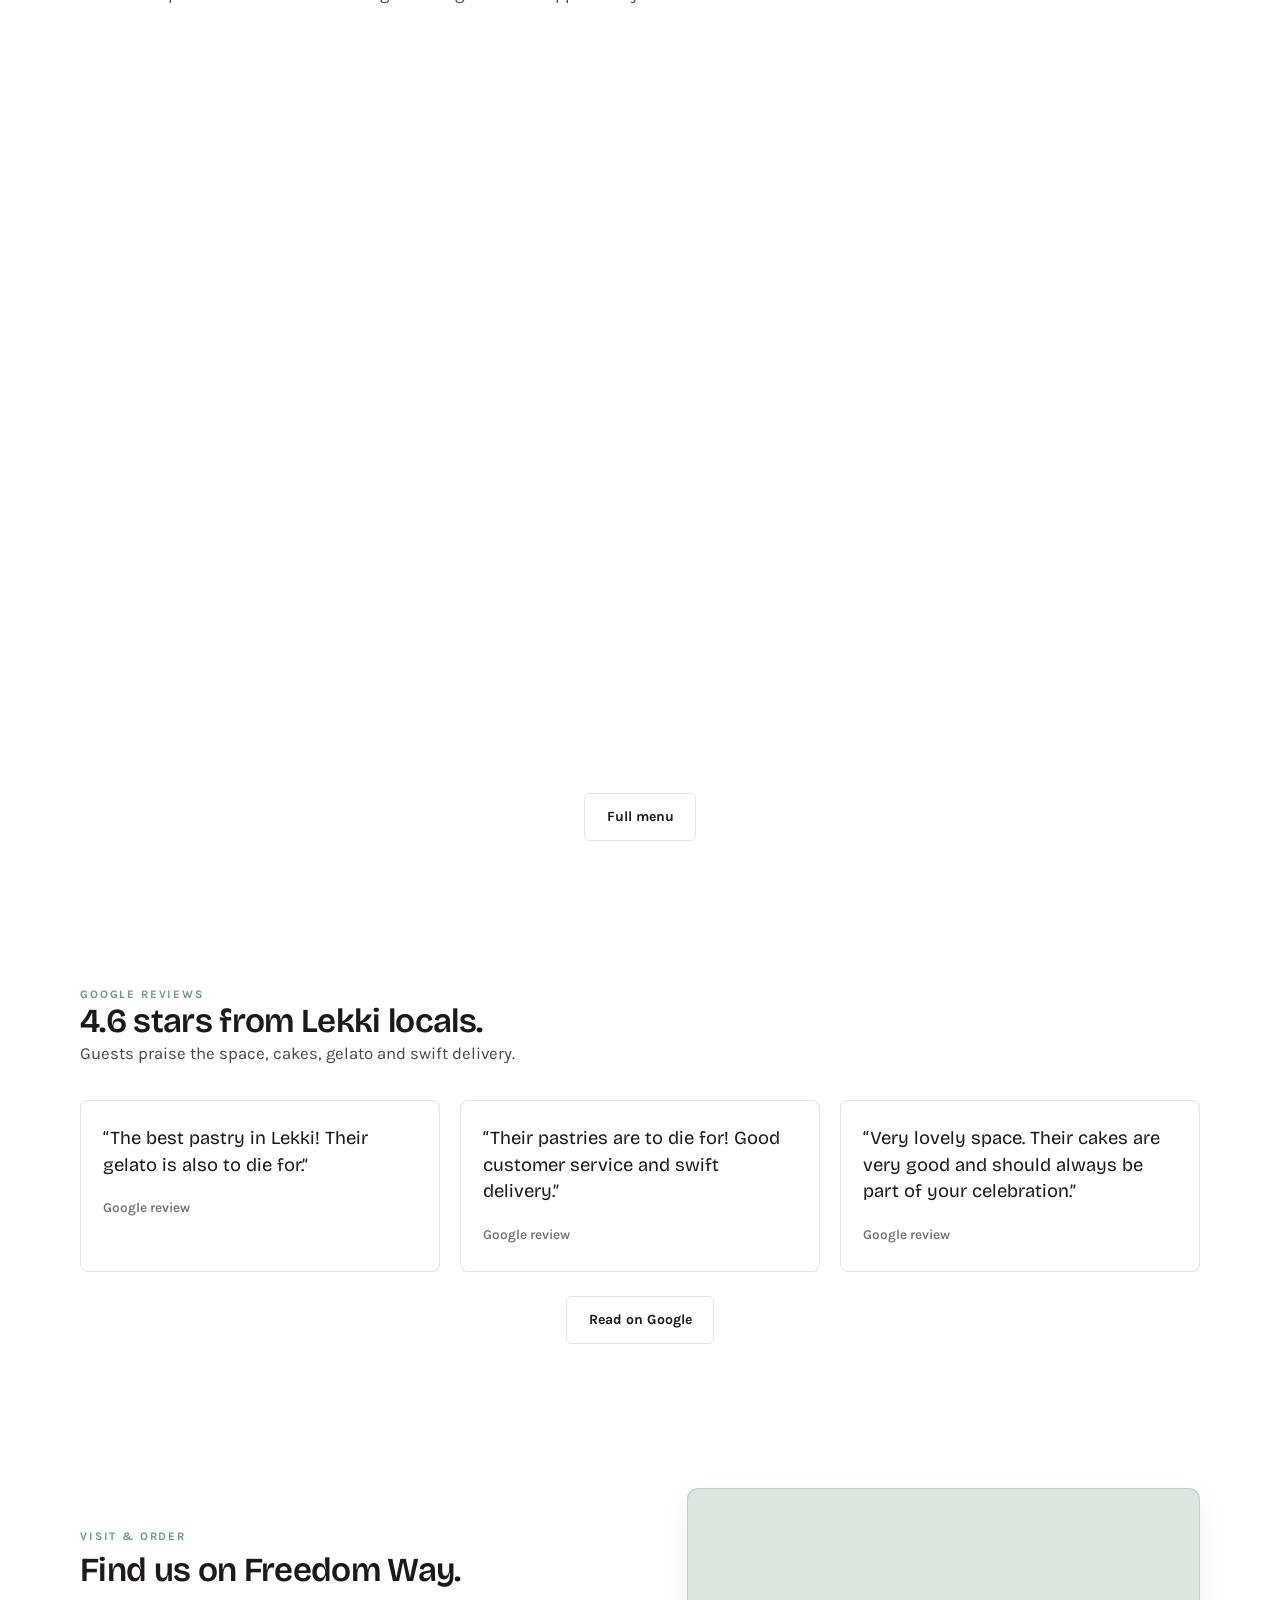
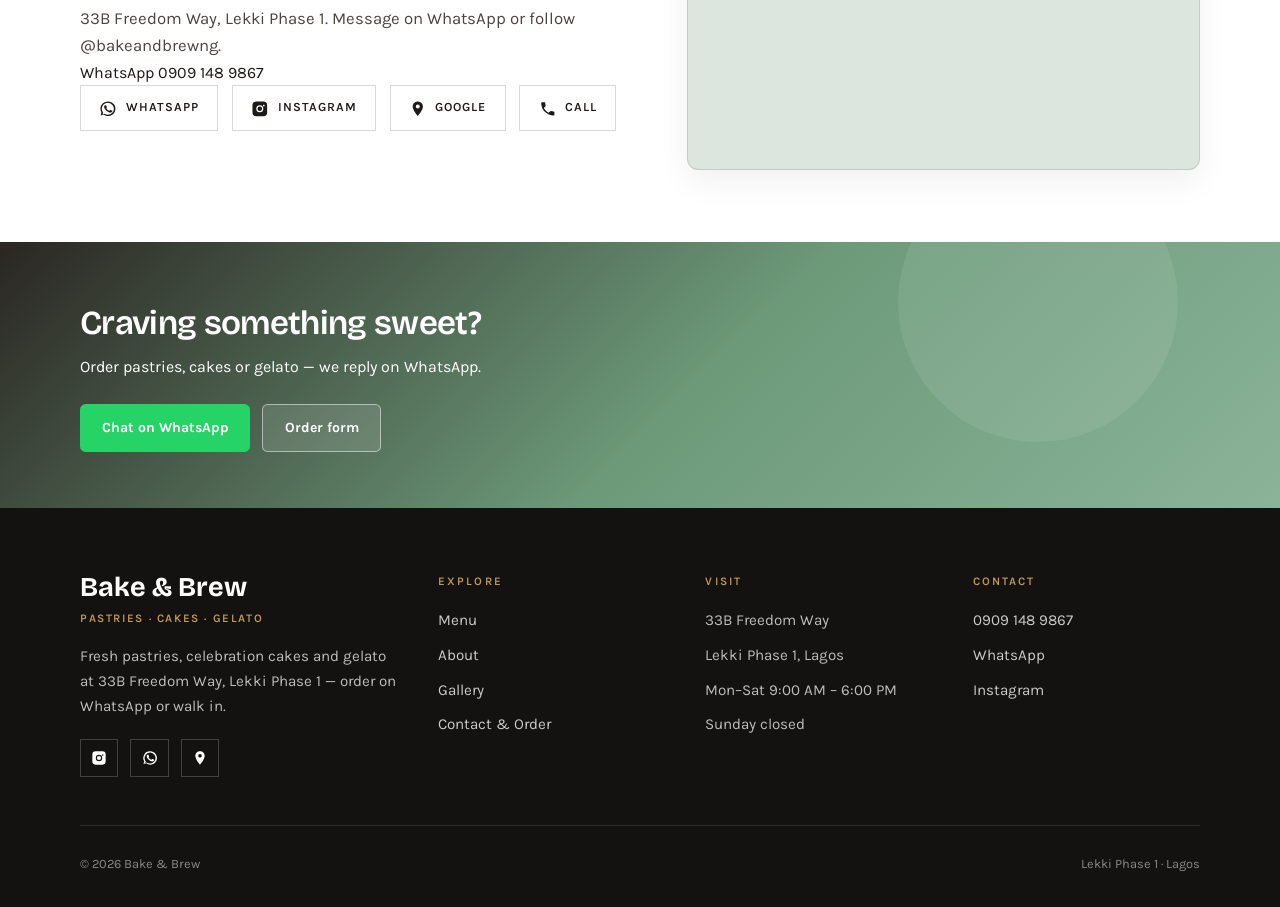
==== commit c208bb67: "Ship Bake & Brew Lekki bakery demo site. Replace the Excel Events venue demo with a pistachio bakery" ====
--- a/index.html
+++ b/index.html
@@ -3,58 +3,58 @@
 <head>
   <meta charset="UTF-8" />
   <meta name="viewport" content="width=device-width, initial-scale=1.0" />
-  <title>Excel Events | Venue, Planning & Decor in Ikeja Lagos</title>
-  <meta name="description" content="Excel Events Centre — hall hire, décor and planning at 8A Billings Way, Oregun, Ikeja. 4.4 Google · 315 reviews. WhatsApp 0803 723 1491." />
+  <title>Bake & Brew | Pastries, Cakes & Gelato in Lekki</title>
+  <meta name="description" content="Bake & Brew on Freedom Way, Lekki Phase 1 — pastries, cakes, gelato and gift boxes. 4.6 Google · WhatsApp 0909 148 9867." />
   <link rel="canonical" href="https://saimawan185.github.io/demo_website/" />
-  <meta property="og:title" content="Excel Events | Ikeja Lagos" />
-  <meta property="og:description" content="Spacious venue · planning · decorations. Book on WhatsApp." />
-  <meta property="og:image" content="https://images.unsplash.com/photo-1511795409834-ef04bbd61622?auto=format&fit=crop&w=1400&q=80" />
-  <meta name="theme-color" content="#1a6b5c" />
-  <link rel="stylesheet" href="css/styles.css?v=40" />
+  <meta property="og:title" content="Bake & Brew | Lekki Phase 1" />
+  <meta property="og:description" content="Fresh pastries, celebration cakes and gelato. Order on WhatsApp." />
+  <meta property="og:image" content="https://images.unsplash.com/photo-1509440159596-0249088772ff?auto=format&fit=crop&w=1400&q=80" />
+  <meta name="theme-color" content="#6d9b7a" />
+  <link rel="stylesheet" href="css/styles.css?v=50" />
 </head>
 <body>
   <div class="topbar">
     <div class="wrap">
-      <span>8A Billings Way · Oregun · Ikeja</span>
-      <a href="https://wa.me/2348037231491">WhatsApp 0803 723 1491</a>
+      <span>33B Freedom Way · Lekki Phase 1</span>
+      <a href="https://wa.me/2349091489867">WhatsApp 0909 148 9867</a>
     </div>
   </div>
   <header class="site-head">
     <div class="wrap site-head-row">
       <a class="brand" href="index.html">
-        <strong>Excel Events</strong>
-        <span>Venue · Planning · Decor · Ikeja</span>
+        <strong>Bake &amp; Brew</strong>
+        <span>Pastries · Cakes · Gelato · Lekki</span>
       </a>
       <button class="burger" type="button" aria-label="Menu" aria-expanded="false"><i></i><i></i><i></i></button>
       <nav class="nav" aria-label="Primary">
         <a class="active" href="index.html">Home</a>
-        <a href="services.html">Services</a>
+        <a href="services.html">Menu</a>
         <a href="about.html">About</a>
         <a href="gallery.html">Gallery</a>
         <a href="contact.html">Contact</a>
-        <a class="btn btn-primary" href="https://wa.me/2348037231491">Book now</a>
+        <a class="btn btn-primary" href="https://wa.me/2349091489867">Order now</a>
       </nav>
     </div>
   </header>
   <main>
     <section class="hero">
       <div class="hero-media" id="hero-slider" aria-hidden="true">
-        <div class="hero-slide is-active"><img src="https://images.unsplash.com/photo-1511795409834-ef04bbd61622?auto=format&fit=crop&w=1400&q=80" alt="" width="2000" height="1200" /></div>
-        <div class="hero-slide"><img src="https://images.unsplash.com/photo-1464366400600-7168b8af9bc3?auto=format&fit=crop&w=1400&q=80" alt="" width="2000" height="1200" /></div>
-        <div class="hero-slide"><img src="https://images.unsplash.com/photo-1519225421980-715cb0215aed?auto=format&fit=crop&w=1400&q=80" alt="" width="2000" height="1200" /></div>
-        <div class="hero-slide"><img src="https://images.pexels.com/photos/169198/pexels-photo-169198.jpeg?auto=compress&cs=tinysrgb&w=1400" alt="" width="2000" height="1200" /></div>
-        <div class="hero-slide"><img src="https://images.unsplash.com/photo-1478146896981-b80fe463b330?auto=format&fit=crop&w=1400&q=80" alt="" width="2000" height="1200" /></div>
+        <div class="hero-slide is-active"><img src="https://images.unsplash.com/photo-1509440159596-0249088772ff?auto=format&fit=crop&w=1400&q=80" alt="" width="2000" height="1200" /></div>
+        <div class="hero-slide"><img src="https://images.unsplash.com/photo-1555507036-ab1f4038808a?auto=format&fit=crop&w=1400&q=80" alt="" width="2000" height="1200" /></div>
+        <div class="hero-slide"><img src="https://images.pexels.com/photos/205961/pexels-photo-205961.jpeg?auto=compress&cs=tinysrgb&w=1400" alt="" width="2000" height="1200" /></div>
+        <div class="hero-slide"><img src="https://images.unsplash.com/photo-1495474472287-4d71bcdd2085?auto=format&fit=crop&w=1400&q=80" alt="" width="2000" height="1200" /></div>
+        <div class="hero-slide"><img src="https://images.pexels.com/photos/291528/pexels-photo-291528.jpeg?auto=compress&cs=tinysrgb&w=1400" alt="" width="2000" height="1200" /></div>
         <div class="hero-dots" id="hero-dots" role="tablist" aria-label="Hero images"></div>
       </div>
       <div class="wrap">
         <div class="hero-copy">
-          <p class="brand-mark">Excel Events<em>Oregun · Ikeja · Lagos</em></p>
-          <h1 class="display display-xl">Your celebration, our centre.</h1>
-          <p class="lede-light">A spacious event venue with planning and décor — weddings, birthdays, conferences and more at 8A Billings Way.</p>
+          <p class="brand-mark">Bake &amp; Brew<em>Freedom Way · Lekki Phase 1</em></p>
+          <h1 class="display display-xl">Fresh from the oven, every day.</h1>
+          <p class="lede-light">Pastries, celebration cakes and gelato in a lovely Lekki space — walk in or order on WhatsApp for swift delivery.</p>
           <div class="btn-row">
-            <a class="btn btn-primary" href="https://wa.me/2348037231491">WhatsApp booking</a>
-            <a class="btn btn-ghost-light" href="tel:+2348037231491">Call us</a>
-            <a class="btn btn-ghost-light" href="services.html">See services</a>
+            <a class="btn btn-primary" href="https://wa.me/2349091489867">Order on WhatsApp</a>
+            <a class="btn btn-ghost-light" href="tel:+2349091489867">Call bakery</a>
+            <a class="btn btn-ghost-light" href="services.html">See menu</a>
           </div>
         </div>
       </div>
@@ -63,10 +63,10 @@
     <section class="section" style="padding-top:0;padding-bottom:2rem">
       <div class="wrap">
         <div class="trust reveal">
-          <article><b>4.4</b><span>Google rating</span></article>
-          <article><b>315</b><span>Google reviews</span></article>
-          <article><b>800+</b><span>Banquet seats</span></article>
-          <article><b>Ikeja</b><span>Oregun venue</span></article>
+          <article><b>4.6</b><span>Google rating</span></article>
+          <article><b>18</b><span>Google reviews</span></article>
+          <article><b>Gelato</b><span>Customer favourite</span></article>
+          <article><b>Lekki</b><span>Freedom Way</span></article>
         </div>
       </div>
     </section>
@@ -74,21 +74,21 @@
     <section class="section section-soft">
       <div class="wrap split reveal">
         <div class="split-visual">
-          <img src="https://images.unsplash.com/photo-1464366400600-7168b8af9bc3?auto=format&fit=crop&w=1400&q=80" alt="Decorated event hall" width="1200" height="800" />
+          <img src="https://images.unsplash.com/photo-1517433670267-08bbd4be890f?auto=format&fit=crop&w=1400&q=80" alt="Bakery counter and breads" width="1200" height="800" />
         </div>
         <div class="split-copy">
-          <p class="eyebrow">Why hosts choose us</p>
-          <h2 class="display display-md">Hall, décor, and planning in one place.</h2>
-          <p class="lede">Excel Events sits on Billings Way in Oregun — parking, stage, air-conditioning, and a team that can dress the room for your day.</p>
+          <p class="eyebrow">Why Lekki keeps coming back</p>
+          <h2 class="display display-md">Pastries worth celebrating — and gelato to match.</h2>
+          <p class="lede">Bake &amp; Brew is known on Google for flaky pastries, celebration cakes, gift boxes and gelato, with friendly service and reliable delivery.</p>
           <ul class="check-list">
-            <li>4.4★ on Google from 315 reviews</li>
-            <li>Banquet capacity around 800 · theatre up to ~1,200</li>
-            <li>WhatsApp booking on 0803 723 1491</li>
-            <li>Hall hire, decorations, ushering &amp; planning</li>
+            <li>4.6★ on Google from 18 reviews</li>
+            <li>Gift boxes, cakes and everyday pastries</li>
+            <li>WhatsApp orders on 0909 148 9867</li>
+            <li>Lovely walk-in space on Freedom Way</li>
           </ul>
           <div class="btn-row">
-            <a class="btn btn-primary" href="services.html">View services</a>
-            <a class="btn btn-ghost" href="about.html">About the centre</a>
+            <a class="btn btn-primary" href="services.html">Browse menu</a>
+            <a class="btn btn-ghost" href="about.html">Our story</a>
           </div>
         </div>
       </div>
@@ -97,30 +97,30 @@
     <section class="section">
       <div class="wrap">
         <div class="section-head reveal">
-          <p class="eyebrow">How we help</p>
-          <h2 class="display display-md">Everything your event needs.</h2>
-          <p class="lede">From empty hall to dressed celebration — book what you need.</p>
+          <p class="eyebrow">Favourites</p>
+          <h2 class="display display-md">What to order today.</h2>
+          <p class="lede">From meat pies to celebration cakes — grab-and-go or WhatsApp delivery.</p>
         </div>
         <div class="service-grid reveal">
           <article class="service-card">
-            <div class="media"><img src="https://images.unsplash.com/photo-1464366400600-7168b8af9bc3?auto=format&fit=crop&w=1400&q=80" alt="" width="800" height="500" /></div>
-            <div class="body"><h3>Hall hire</h3><p>Spacious hall with stage, AC, power, and parking for weddings, seminars and parties.</p></div>
-          </article>
-          <article class="service-card">
-            <div class="media"><img src="https://images.unsplash.com/photo-1519225421980-715cb0215aed?auto=format&fit=crop&w=1400&q=80" alt="" width="800" height="500" /></div>
-            <div class="body"><h3>Decorations</h3><p>Theme décor, florals, balloons and styling that match your colour story.</p></div>
-          </article>
-          <article class="service-card">
-            <div class="media"><img src="https://images.unsplash.com/photo-1511795409834-ef04bbd61622?auto=format&fit=crop&w=1400&q=80" alt="" width="800" height="500" /></div>
-            <div class="body"><h3>Event planning</h3><p>From concept to run-of-day — we coordinate so you can host, not hustle.</p></div>
-          </article>
-          <article class="service-card">
-            <div class="media"><img src="https://images.unsplash.com/photo-1478146896981-b80fe463b330?auto=format&fit=crop&w=1400&q=80" alt="" width="800" height="500" /></div>
-            <div class="body"><h3>Chairs &amp; ushering</h3><p>Seating setups and friendly ushers who welcome guests with ease.</p></div>
+            <div class="media"><img src="https://images.unsplash.com/photo-1555507036-ab1f4038808a?auto=format&fit=crop&w=1400&q=80" alt="" width="800" height="500" /></div>
+            <div class="body"><h3>Pastries</h3><p>Meat pies, sausage rolls, doughnuts and banana bread — fresh, flaky favourites.</p></div>
+          </article>
+          <article class="service-card">
+            <div class="media"><img src="https://images.unsplash.com/photo-1486427944299-d1955d23e34d?auto=format&fit=crop&w=1400&q=80" alt="" width="800" height="500" /></div>
+            <div class="body"><h3>Celebration cakes</h3><p>Birthday and event cakes that guests remember — order ahead on WhatsApp.</p></div>
+          </article>
+          <article class="service-card">
+            <div class="media"><img src="https://images.pexels.com/photos/291528/pexels-photo-291528.jpeg?auto=compress&cs=tinysrgb&w=1400" alt="" width="800" height="500" /></div>
+            <div class="body"><h3>Gelato</h3><p>Reviewers call it “to die for” — the cool finish after a pastry run.</p></div>
+          </article>
+          <article class="service-card">
+            <div class="media"><img src="https://images.pexels.com/photos/1126359/pexels-photo-1126359.jpeg?auto=compress&cs=tinysrgb&w=1400" alt="" width="800" height="500" /></div>
+            <div class="body"><h3>Gift boxes</h3><p>Assorted pastry boxes for offices, hosts and thank-you moments.</p></div>
           </article>
         </div>
         <div class="btn-row reveal" style="margin-top:1.5rem;justify-content:center">
-          <a class="btn btn-ghost" href="services.html">Full service list</a>
+          <a class="btn btn-ghost" href="services.html">Full menu</a>
         </div>
       </div>
     </section>
@@ -129,25 +129,25 @@
       <div class="wrap">
         <div class="section-head reveal">
           <p class="eyebrow">Google reviews</p>
-          <h2 class="display display-md">4.4 stars from hosts across Lagos.</h2>
-          <p class="lede">Hundreds of Google reviews mention space, parking, and an affordable, welcoming venue.</p>
+          <h2 class="display display-md">4.6 stars from Lekki locals.</h2>
+          <p class="lede">Guests praise the space, cakes, gelato and swift delivery.</p>
         </div>
         <div class="reviews-duo reveal">
           <blockquote class="quote">
-            <p>“Perfect place to host a wedding, conference or birthday if you want something concise and affordable.”</p>
+            <p>“The best pastry in Lekki! Their gelato is also to die for.”</p>
             <cite>Google review</cite>
           </blockquote>
           <blockquote class="quote">
-            <p>“Spacious hall, friendly staff, enough parking — capacity for hundreds of guests.”</p>
+            <p>“Their pastries are to die for! Good customer service and swift delivery.”</p>
             <cite>Google review</cite>
           </blockquote>
           <blockquote class="quote">
-            <p>“A gorgeous place that can be dressed amazing for events.”</p>
+            <p>“Very lovely space. Their cakes are very good and should always be part of your celebration.”</p>
             <cite>Google review</cite>
           </blockquote>
         </div>
         <div class="btn-row reveal" style="margin-top:1.5rem;justify-content:center">
-          <a class="btn btn-ghost" href="https://www.google.com/maps/place/?q=place_id:ChIJ13V1e0ySOxARAhe0xTxYSy8" target="_blank" rel="noopener">Read on Google</a>
+          <a class="btn btn-ghost" href="https://www.google.com/maps/place/?q=place_id:ChIJm1RRTmH1OxAR5xGI8xcr4QQ" target="_blank" rel="noopener">Read on Google</a>
         </div>
       </div>
     </section>
@@ -155,29 +155,30 @@
     <section class="section">
       <div class="wrap split reveal">
         <div class="split-copy">
-          <p class="eyebrow">Visit &amp; book</p>
-          <h2 class="display display-md">Find us in Oregun, Ikeja.</h2>
-          <p class="lede">8A Billings Way — message on WhatsApp to check dates or tour the hall.</p>
-          <p><a href="https://wa.me/2348037231491">WhatsApp 0803 723 1491</a></p>
+          <p class="eyebrow">Visit &amp; order</p>
+          <h2 class="display display-md">Find us on Freedom Way.</h2>
+          <p class="lede">33B Freedom Way, Lekki Phase 1. Message on WhatsApp or follow @bakeandbrewng.</p>
+          <p><a href="https://wa.me/2349091489867">WhatsApp 0909 148 9867</a></p>
           <div class="socials">
-            <a class="social social-wa" href="https://wa.me/2348037231491" target="_blank" rel="noopener"><svg viewBox="0 0 24 24" fill="currentColor"><path d="M17.5 14.4c-.3-.1-1.6-.8-1.8-.9s-.4-.1-.6.1-.7.9-.8 1-.3.2-.6.1a7.4 7.4 0 0 1-2.2-1.4 8.2 8.2 0 0 1-1.5-1.9c-.2-.3 0-.4.1-.6l.4-.5.1-.3a.5.5 0 0 0 0-.5c0-.1-.6-1.5-.8-2s-.4-.5-.6-.5h-.5a1 1 0 0 0-.7.3 3 3 0 0 0-1 2.2 5.2 5.2 0 0 0 1.1 2.8 12 12 0 0 0 4.6 4.1 15.6 15.6 0 0 0 1.6.6 3.8 3.8 0 0 0 1.8.1 2.9 2.9 0 0 0 1.9-1.3 2.4 2.4 0 0 0 .2-1.3c-.1-.1-.3-.2-.6-.3zM12 2a10 10 0 0 0-8.7 15l-1.1 4 4.1-1.1A10 10 0 1 0 12 2zm0 18.2a8.2 8.2 0 0 1-4.2-1.1l-.3-.2-2.5.7.7-2.4-.2-.3A8.2 8.2 0 1 1 12 20.2z"/></svg><span class="label">WhatsApp</span></a>
-            <a class="social social-g" href="https://www.google.com/maps/search/?api=1&query=Excel+Events+8A+Billings+Way+Oregun+Ikeja+Lagos" target="_blank" rel="noopener"><svg viewBox="0 0 24 24" fill="currentColor"><path d="M12 2C8.1 2 5 5.1 5 9c0 5.2 7 13 7 13s7-7.8 7-13c0-3.9-3.1-7-7-7zm0 9.5A2.5 2.5 0 1 1 12 6a2.5 2.5 0 0 1 0 5.5z"/></svg><span class="label">Google</span></a>
-            <a class="social social-call" href="tel:+2348037231491"><svg viewBox="0 0 24 24" fill="currentColor"><path d="M6.6 10.8a15.1 15.1 0 0 0 6.6 6.6l2.2-2.2a1 1 0 0 1 1-.25 11.4 11.4 0 0 0 3.6.57 1 1 0 0 1 1 1V20a1 1 0 0 1-1 1A17 17 0 0 1 3 4a1 1 0 0 1 1-1h3.5a1 1 0 0 1 1 1 11.4 11.4 0 0 0 .57 3.6 1 1 0 0 1-.25 1z"/></svg><span class="label">Call</span></a>
+            <a class="social social-wa" href="https://wa.me/2349091489867" target="_blank" rel="noopener"><svg viewBox="0 0 24 24" fill="currentColor"><path d="M17.5 14.4c-.3-.1-1.6-.8-1.8-.9s-.4-.1-.6.1-.7.9-.8 1-.3.2-.6.1a7.4 7.4 0 0 1-2.2-1.4 8.2 8.2 0 0 1-1.5-1.9c-.2-.3 0-.4.1-.6l.4-.5.1-.3a.5.5 0 0 0 0-.5c0-.1-.6-1.5-.8-2s-.4-.5-.6-.5h-.5a1 1 0 0 0-.7.3 3 3 0 0 0-1 2.2 5.2 5.2 0 0 0 1.1 2.8 12 12 0 0 0 4.6 4.1 15.6 15.6 0 0 0 1.6.6 3.8 3.8 0 0 0 1.8.1 2.9 2.9 0 0 0 1.9-1.3 2.4 2.4 0 0 0 .2-1.3c-.1-.1-.3-.2-.6-.3zM12 2a10 10 0 0 0-8.7 15l-1.1 4 4.1-1.1A10 10 0 1 0 12 2zm0 18.2a8.2 8.2 0 0 1-4.2-1.1l-.3-.2-2.5.7.7-2.4-.2-.3A8.2 8.2 0 1 1 12 20.2z"/></svg><span class="label">WhatsApp</span></a>
+            <a class="social social-ig" href="https://www.instagram.com/bakeandbrewng/" target="_blank" rel="noopener"><svg viewBox="0 0 24 24" fill="currentColor"><path d="M7 2h10a5 5 0 0 1 5 5v10a5 5 0 0 1-5 5H7a5 5 0 0 1-5-5V7a5 5 0 0 1 5-5zm5 5.2A4.8 4.8 0 1 0 16.8 12 4.8 4.8 0 0 0 12 7.2zm0 7.9A3.1 3.1 0 1 1 15.1 12 3.1 3.1 0 0 1 12 15.1zM17.5 6.4a1.2 1.2 0 1 0 1.2 1.2 1.2 1.2 0 0 0-1.2-1.2z"/></svg><span class="label">Instagram</span></a>
+            <a class="social social-g" href="https://www.google.com/maps/search/?api=1&query=Bake+and+Brew+33b+Freedom+Way+Lekki+Phase+1+Lagos" target="_blank" rel="noopener"><svg viewBox="0 0 24 24" fill="currentColor"><path d="M12 2C8.1 2 5 5.1 5 9c0 5.2 7 13 7 13s7-7.8 7-13c0-3.9-3.1-7-7-7zm0 9.5A2.5 2.5 0 1 1 12 6a2.5 2.5 0 0 1 0 5.5z"/></svg><span class="label">Google</span></a>
+            <a class="social social-call" href="tel:+2349091489867"><svg viewBox="0 0 24 24" fill="currentColor"><path d="M6.6 10.8a15.1 15.1 0 0 0 6.6 6.6l2.2-2.2a1 1 0 0 1 1-.25 11.4 11.4 0 0 0 3.6.57 1 1 0 0 1 1 1V20a1 1 0 0 1-1 1A17 17 0 0 1 3 4a1 1 0 0 1 1-1h3.5a1 1 0 0 1 1 1 11.4 11.4 0 0 0 .57 3.6 1 1 0 0 1-.25 1z"/></svg><span class="label">Call</span></a>
           </div>
         </div>
         <div class="map-frame">
-          <iframe title="Excel Events on Google Maps" loading="lazy" referrerpolicy="no-referrer-when-downgrade" src="https://maps.google.com/maps?q=Excel%20Events%208A%20Billings%20Way%20Oregun%20Ikeja%20Lagos&z=16&output=embed"></iframe>
+          <iframe title="Bake and Brew on Google Maps" loading="lazy" referrerpolicy="no-referrer-when-downgrade" src="https://maps.google.com/maps?q=Bake%20and%20Brew%2033b%20Freedom%20Way%20Lekki%20Phase%201%20Lagos&z=16&output=embed"></iframe>
         </div>
       </div>
     </section>
 
     <section class="cta-band">
       <div class="wrap">
-        <h2 class="display display-md">Ready to hold your date?</h2>
-        <p>Tell us your event type and preferred day — we reply on WhatsApp.</p>
+        <h2 class="display display-md">Craving something sweet?</h2>
+        <p>Order pastries, cakes or gelato — we reply on WhatsApp.</p>
         <div class="btn-row">
-          <a class="btn btn-wa" href="https://wa.me/2348037231491">Chat on WhatsApp</a>
-          <a class="btn btn-ghost-light" href="contact.html">Contact form</a>
+          <a class="btn btn-wa" href="https://wa.me/2349091489867">Chat on WhatsApp</a>
+          <a class="btn btn-ghost-light" href="contact.html">Order form</a>
         </div>
       </div>
     </section>
@@ -186,46 +187,46 @@
     <div class="wrap">
       <div class="foot-grid">
         <div class="foot-brand">
-          <div class="foot-name">Excel Events</div>
-          <div class="foot-tag">Venue · Planning · Decorations</div>
-          <p>Event centre and planning at 8A Billings Way, Oregun, Ikeja — hall hire, décor, and full event support.</p>
+          <div class="foot-name">Bake &amp; Brew</div>
+          <div class="foot-tag">Pastries · Cakes · Gelato</div>
+          <p>Fresh pastries, celebration cakes and gelato at 33B Freedom Way, Lekki Phase 1 — order on WhatsApp or walk in.</p>
           <div class="footer-social">
-            <a href="https://wa.me/2348037231491" target="_blank" rel="noopener" aria-label="WhatsApp"><svg viewBox="0 0 24 24" fill="currentColor"><path d="M17.5 14.4c-.3-.1-1.6-.8-1.8-.9s-.4-.1-.6.1-.7.9-.8 1-.3.2-.6.1a7.4 7.4 0 0 1-2.2-1.4 8.2 8.2 0 0 1-1.5-1.9c-.2-.3 0-.4.1-.6l.4-.5.1-.3a.5.5 0 0 0 0-.5c0-.1-.6-1.5-.8-2s-.4-.5-.6-.5h-.5a1 1 0 0 0-.7.3 3 3 0 0 0-1 2.2 5.2 5.2 0 0 0 1.1 2.8 12 12 0 0 0 4.6 4.1 15.6 15.6 0 0 0 1.6.6 3.8 3.8 0 0 0 1.8.1 2.9 2.9 0 0 0 1.9-1.3 2.4 2.4 0 0 0 .2-1.3c-.1-.1-.3-.2-.6-.3zM12 2a10 10 0 0 0-8.7 15l-1.1 4 4.1-1.1A10 10 0 1 0 12 2zm0 18.2a8.2 8.2 0 0 1-4.2-1.1l-.3-.2-2.5.7.7-2.4-.2-.3A8.2 8.2 0 1 1 12 20.2z"/></svg></a>
-            <a href="https://www.google.com/maps/search/?api=1&query=Excel+Events+8A+Billings+Way+Oregun+Ikeja+Lagos" target="_blank" rel="noopener" aria-label="Google Maps"><svg viewBox="0 0 24 24" fill="currentColor"><path d="M12 2C8.1 2 5 5.1 5 9c0 5.2 7 13 7 13s7-7.8 7-13c0-3.9-3.1-7-7-7zm0 9.5A2.5 2.5 0 1 1 12 6a2.5 2.5 0 0 1 0 5.5z"/></svg></a>
-            <a href="tel:+2348037231491" aria-label="Call"><svg viewBox="0 0 24 24" fill="currentColor"><path d="M6.6 10.8a15.1 15.1 0 0 0 6.6 6.6l2.2-2.2a1 1 0 0 1 1-.25 11.4 11.4 0 0 0 3.6.57 1 1 0 0 1 1 1V20a1 1 0 0 1-1 1A17 17 0 0 1 3 4a1 1 0 0 1 1-1h3.5a1 1 0 0 1 1 1 11.4 11.4 0 0 0 .57 3.6 1 1 0 0 1-.25 1z"/></svg></a>
+            <a href="https://www.instagram.com/bakeandbrewng/" target="_blank" rel="noopener" aria-label="Instagram"><svg viewBox="0 0 24 24" fill="currentColor"><path d="M7 2h10a5 5 0 0 1 5 5v10a5 5 0 0 1-5 5H7a5 5 0 0 1-5-5V7a5 5 0 0 1 5-5zm5 5.2A4.8 4.8 0 1 0 16.8 12 4.8 4.8 0 0 0 12 7.2zm0 7.9A3.1 3.1 0 1 1 15.1 12 3.1 3.1 0 0 1 12 15.1zM17.5 6.4a1.2 1.2 0 1 0 1.2 1.2 1.2 1.2 0 0 0-1.2-1.2z"/></svg></a>
+            <a href="https://wa.me/2349091489867" target="_blank" rel="noopener" aria-label="WhatsApp"><svg viewBox="0 0 24 24" fill="currentColor"><path d="M17.5 14.4c-.3-.1-1.6-.8-1.8-.9s-.4-.1-.6.1-.7.9-.8 1-.3.2-.6.1a7.4 7.4 0 0 1-2.2-1.4 8.2 8.2 0 0 1-1.5-1.9c-.2-.3 0-.4.1-.6l.4-.5.1-.3a.5.5 0 0 0 0-.5c0-.1-.6-1.5-.8-2s-.4-.5-.6-.5h-.5a1 1 0 0 0-.7.3 3 3 0 0 0-1 2.2 5.2 5.2 0 0 0 1.1 2.8 12 12 0 0 0 4.6 4.1 15.6 15.6 0 0 0 1.6.6 3.8 3.8 0 0 0 1.8.1 2.9 2.9 0 0 0 1.9-1.3 2.4 2.4 0 0 0 .2-1.3c-.1-.1-.3-.2-.6-.3zM12 2a10 10 0 0 0-8.7 15l-1.1 4 4.1-1.1A10 10 0 1 0 12 2zm0 18.2a8.2 8.2 0 0 1-4.2-1.1l-.3-.2-2.5.7.7-2.4-.2-.3A8.2 8.2 0 1 1 12 20.2z"/></svg></a>
+            <a href="https://www.google.com/maps/search/?api=1&query=Bake+and+Brew+33b+Freedom+Way+Lekki+Phase+1+Lagos" target="_blank" rel="noopener" aria-label="Google Maps"><svg viewBox="0 0 24 24" fill="currentColor"><path d="M12 2C8.1 2 5 5.1 5 9c0 5.2 7 13 7 13s7-7.8 7-13c0-3.9-3.1-7-7-7zm0 9.5A2.5 2.5 0 1 1 12 6a2.5 2.5 0 0 1 0 5.5z"/></svg></a>
           </div>
         </div>
         <div>
           <h4>Explore</h4>
           <ul>
-            <li><a href="services.html">Services</a></li>
+            <li><a href="services.html">Menu</a></li>
             <li><a href="about.html">About</a></li>
             <li><a href="gallery.html">Gallery</a></li>
-            <li><a href="contact.html">Contact &amp; Booking</a></li>
+            <li><a href="contact.html">Contact &amp; Order</a></li>
           </ul>
         </div>
         <div>
           <h4>Visit</h4>
           <ul>
-            <li>8A Billings Way</li>
-            <li>Oregun, Ikeja, Lagos</li>
-            <li>Mon–Fri 9:00 AM – 5:00 PM</li>
+            <li>33B Freedom Way</li>
+            <li>Lekki Phase 1, Lagos</li>
+            <li>Mon–Sat 9:00 AM – 6:00 PM</li>
             <li>Sunday closed</li>
           </ul>
         </div>
         <div>
           <h4>Contact</h4>
           <ul>
-            <li><a href="tel:+2348037231491">0803 723 1491</a></li>
-            <li><a href="https://wa.me/2348037231491" target="_blank" rel="noopener">WhatsApp</a></li>
-            <li><a href="https://www.google.com/maps/place/?q=place_id:ChIJ13V1e0ySOxARAhe0xTxYSy8" target="_blank" rel="noopener">Google reviews</a></li>
-          </ul>
-        </div>
-      </div>
-      <div class="foot-end"><p>&copy; <span id="year">2026</span> Excel Events</p><p>Oregun · Ikeja</p></div>
+            <li><a href="tel:+2349091489867">0909 148 9867</a></li>
+            <li><a href="https://wa.me/2349091489867" target="_blank" rel="noopener">WhatsApp</a></li>
+            <li><a href="https://www.instagram.com/bakeandbrewng/" target="_blank" rel="noopener">Instagram</a></li>
+          </ul>
+        </div>
+      </div>
+      <div class="foot-end"><p>&copy; <span id="year">2026</span> Bake &amp; Brew</p><p>Lekki Phase 1 · Lagos</p></div>
     </div>
   </footer>
-  <a class="wa-fab" href="https://wa.me/2348037231491" aria-label="WhatsApp"><svg viewBox="0 0 24 24" fill="currentColor"><path d="M17.5 14.4c-.3-.1-1.6-.8-1.8-.9s-.4-.1-.6.1-.7.9-.8 1-.3.2-.6.1a7.4 7.4 0 0 1-2.2-1.4 8.2 8.2 0 0 1-1.5-1.9c-.2-.3 0-.4.1-.6l.4-.5.1-.3a.5.5 0 0 0 0-.5c0-.1-.6-1.5-.8-2s-.4-.5-.6-.5h-.5a1 1 0 0 0-.7.3 3 3 0 0 0-1 2.2 5.2 5.2 0 0 0 1.1 2.8 12 12 0 0 0 4.6 4.1 15.6 15.6 0 0 0 1.6.6 3.8 3.8 0 0 0 1.8.1 2.9 2.9 0 0 0 1.9-1.3 2.4 2.4 0 0 0 .2-1.3c-.1-.1-.3-.2-.6-.3zM12 2a10 10 0 0 0-8.7 15l-1.1 4 4.1-1.1A10 10 0 1 0 12 2zm0 18.2a8.2 8.2 0 0 1-4.2-1.1l-.3-.2-2.5.7.7-2.4-.2-.3A8.2 8.2 0 1 1 12 20.2z"/></svg></a>
-  <script src="js/main.js?v=40"></script>
+  <a class="wa-fab" href="https://wa.me/2349091489867" aria-label="WhatsApp"><svg viewBox="0 0 24 24" fill="currentColor"><path d="M17.5 14.4c-.3-.1-1.6-.8-1.8-.9s-.4-.1-.6.1-.7.9-.8 1-.3.2-.6.1a7.4 7.4 0 0 1-2.2-1.4 8.2 8.2 0 0 1-1.5-1.9c-.2-.3 0-.4.1-.6l.4-.5.1-.3a.5.5 0 0 0 0-.5c0-.1-.6-1.5-.8-2s-.4-.5-.6-.5h-.5a1 1 0 0 0-.7.3 3 3 0 0 0-1 2.2 5.2 5.2 0 0 0 1.1 2.8 12 12 0 0 0 4.6 4.1 15.6 15.6 0 0 0 1.6.6 3.8 3.8 0 0 0 1.8.1 2.9 2.9 0 0 0 1.9-1.3 2.4 2.4 0 0 0 .2-1.3c-.1-.1-.3-.2-.6-.3zM12 2a10 10 0 0 0-8.7 15l-1.1 4 4.1-1.1A10 10 0 1 0 12 2zm0 18.2a8.2 8.2 0 0 1-4.2-1.1l-.3-.2-2.5.7.7-2.4-.2-.3A8.2 8.2 0 1 1 12 20.2z"/></svg></a>
+  <script src="js/main.js?v=50"></script>
 </body>
 </html>
--- a/css/styles.css
+++ b/css/styles.css
@@ -1,22 +1,22 @@
-@import url('https://fonts.googleapis.com/css2?family=Fraunces:opsz,wght@9..144,500;600;700&family=Outfit:wght@400;500;600;700&display=swap');
+@import url('https://fonts.googleapis.com/css2?family=Bricolage+Grotesque:opsz,wght@12..96,500;600;700&family=Karla:wght@400;500;600;700&display=swap');
 
 :root {
-  --snow: #f0f4f3;
+  --snow: #f3f5f3;
   --white: #ffffff;
-  --mist: #d5e3df;
-  --ink: #12201e;
-  --ink-soft: #3d524e;
-  --mute: #6a7d78;
-  --line: rgba(18, 32, 30, 0.12);
-  --accent: #1a6b5c;
-  --accent-deep: #0f5246;
-  --accent-soft: #d7ebe6;
+  --mist: #dce6de;
+  --ink: #1c1917;
+  --ink-soft: #4a4540;
+  --mute: #75706a;
+  --line: rgba(28, 25, 23, 0.12);
+  --accent: #6d9b7a;
+  --accent-deep: #527860;
+  --accent-soft: #e0ede4;
   --wa: #25d366;
   --fb: #1877f2;
   --ig: #c13584;
   --gmaps: #ea4335;
-  --font-display: 'Fraunces', Georgia, serif;
-  --font-body: 'Outfit', sans-serif;
+  --font-display: 'Bricolage Grotesque', sans-serif;
+  --font-body: 'Karla', sans-serif;
   --ease: cubic-bezier(0.22, 1, 0.36, 1);
   --header-h: 4.25rem;
 }
@@ -26,9 +26,9 @@
 body {
   font-family: var(--font-body);
   background:
-    radial-gradient(1100px 520px at 8% -8%, rgba(26, 107, 92, 0.12), transparent 55%),
-    radial-gradient(800px 480px at 100% 0%, rgba(197, 176, 122, 0.18), transparent 50%),
-    linear-gradient(180deg, #e6efec 0%, var(--snow) 28%, var(--snow) 100%);
+    radial-gradient(1100px 520px at 8% -8%, rgba(109, 155, 122, 0.16), transparent 55%),
+    radial-gradient(800px 480px at 100% 0%, rgba(196, 154, 90, 0.12), transparent 50%),
+    linear-gradient(180deg, #e8eee9 0%, var(--snow) 28%, var(--snow) 100%);
   background-attachment: fixed;
   color: var(--ink);
   line-height: 1.6;
@@ -79,7 +79,7 @@
   border-radius: 0.35rem;
   transition: transform 0.35s var(--ease), background 0.25s ease, color 0.25s ease, border-color 0.25s ease, box-shadow 0.25s ease;
 }
-.btn:hover { transform: translateY(-2px); box-shadow: 0 10px 24px rgba(26, 107, 92, 0.18); }
+.btn:hover { transform: translateY(-2px); box-shadow: 0 10px 24px rgba(109, 155, 122, 0.18); }
 .btn-primary { background: var(--accent); color: #fff; }
 .btn-primary:hover { background: var(--accent-deep); }
 .btn-ghost {
@@ -310,7 +310,7 @@
   font-weight: 700;
   letter-spacing: 0.14em;
   text-transform: uppercase;
-  color: #c5b07a;
+  color: #c49a5a;
   margin-bottom: 0.65rem;
   text-shadow: 0 2px 12px rgba(0, 0, 0, 0.35);
   animation: brandPulse 4.5s var(--ease) infinite alternate;
@@ -426,8 +426,8 @@
 }
 .feature-card:hover, .reasons article:hover {
   transform: translateY(-6px);
-  box-shadow: 0 16px 36px rgba(26, 107, 92, 0.12);
-  border-color: rgba(26, 107, 92, 0.25);
+  box-shadow: 0 16px 36px rgba(109, 155, 122, 0.12);
+  border-color: rgba(109, 155, 122, 0.25);
 }
 .feature-card h3, .reasons h3 {
   font-family: var(--font-display);
@@ -470,7 +470,7 @@
 }
 .service-tile:hover {
   transform: translateY(-4px);
-  box-shadow: 0 14px 30px rgba(26, 107, 92, 0.1);
+  box-shadow: 0 14px 30px rgba(109, 155, 122, 0.1);
 }
 .service-tile h3 {
   font-family: var(--font-display);
@@ -495,7 +495,7 @@
 }
 .service-card:hover {
   transform: translateY(-6px);
-  box-shadow: 0 18px 40px rgba(26, 107, 92, 0.14);
+  box-shadow: 0 18px 40px rgba(109, 155, 122, 0.14);
 }
 .service-card .media {
   overflow: hidden;
@@ -568,7 +568,7 @@
 .quote:hover,
 .reviews-duo blockquote:hover {
   transform: translateY(-4px);
-  box-shadow: 0 14px 30px rgba(26, 107, 92, 0.1);
+  box-shadow: 0 14px 30px rgba(109, 155, 122, 0.1);
 }
 .quote p,
 .reviews-duo blockquote p {
@@ -623,14 +623,14 @@
   gap: 1.5rem;
 }
 .loc-copy {
-  background: linear-gradient(160deg, #1a2e2a, #0d1a18 70%);
+  background: linear-gradient(160deg, #2a2622, #141210 70%);
   color: rgba(255, 255, 255, 0.88);
   border-radius: 0.5rem;
   padding: 1.75rem 1.5rem;
 }
 .loc-copy .display { color: #fff; margin: 0.4rem 0 0.75rem; }
 .loc-copy > a,
-.loc-copy p > a { color: #c5b07a; }
+.loc-copy p > a { color: #c49a5a; }
 .loc-copy > a:hover,
 .loc-copy p > a:hover { color: #fff; }
 .loc-map {
@@ -647,7 +647,7 @@
 }
 
 .cta-band {
-  background: linear-gradient(135deg, #1a2e2a, #1a6b5c 55%, #3d8f7e);
+  background: linear-gradient(135deg, #2a2622, #6d9b7a 55%, #8bb398);
   color: #fff;
   padding: 3.5rem 0;
   position: relative;
@@ -675,8 +675,8 @@
   padding: 3.75rem 0 2.25rem;
   border-bottom: 1px solid var(--line);
   background:
-    radial-gradient(700px 280px at 0% 0%, rgba(26, 107, 92, 0.1), transparent 60%),
-    linear-gradient(180deg, rgba(215, 235, 230, 0.75), transparent);
+    radial-gradient(700px 280px at 0% 0%, rgba(109, 155, 122, 0.1), transparent 60%),
+    linear-gradient(180deg, rgba(224, 237, 228, 0.8), transparent);
 }
 .page-hero .display { margin: 0.4rem 0 0.75rem; }
 
@@ -787,7 +787,7 @@
 }
 .contact-quick a:hover {
   transform: translateY(-3px);
-  border-color: rgba(26, 107, 92, 0.45);
+  border-color: rgba(109, 155, 122, 0.45);
   background: var(--accent-soft);
 }
 .contact-quick .q-lbl {
@@ -920,7 +920,7 @@
 
 /* Footer — matched to demo_website_1 layout */
 .site-foot {
-  background: #0d1a18;
+  background: #141210;
   color: rgba(255, 255, 255, 0.78);
   padding: 4rem 0 2rem;
 }
@@ -940,7 +940,7 @@
   font-weight: 600;
   letter-spacing: 0.14em;
   text-transform: uppercase;
-  color: #c5b07a;
+  color: #c49a5a;
 }
 .foot-brand p {
   max-width: 28rem;
@@ -968,7 +968,7 @@
   font-weight: 600;
   letter-spacing: 0.18em;
   text-transform: uppercase;
-  color: #c5b07a;
+  color: #c49a5a;
   margin-bottom: 1.1rem;
 }
 .foot-grid ul { display: grid; gap: 0.65rem; }
@@ -1067,7 +1067,7 @@
     margin: 0;
     z-index: 110;
     box-sizing: border-box;
-    background: #eef5f3;
+    background: #eef2ef;
     flex-direction: column;
     align-items: stretch;
     padding: calc(var(--header-h) + 1.25rem) 1.5rem max(1.5rem, env(safe-area-inset-bottom));
